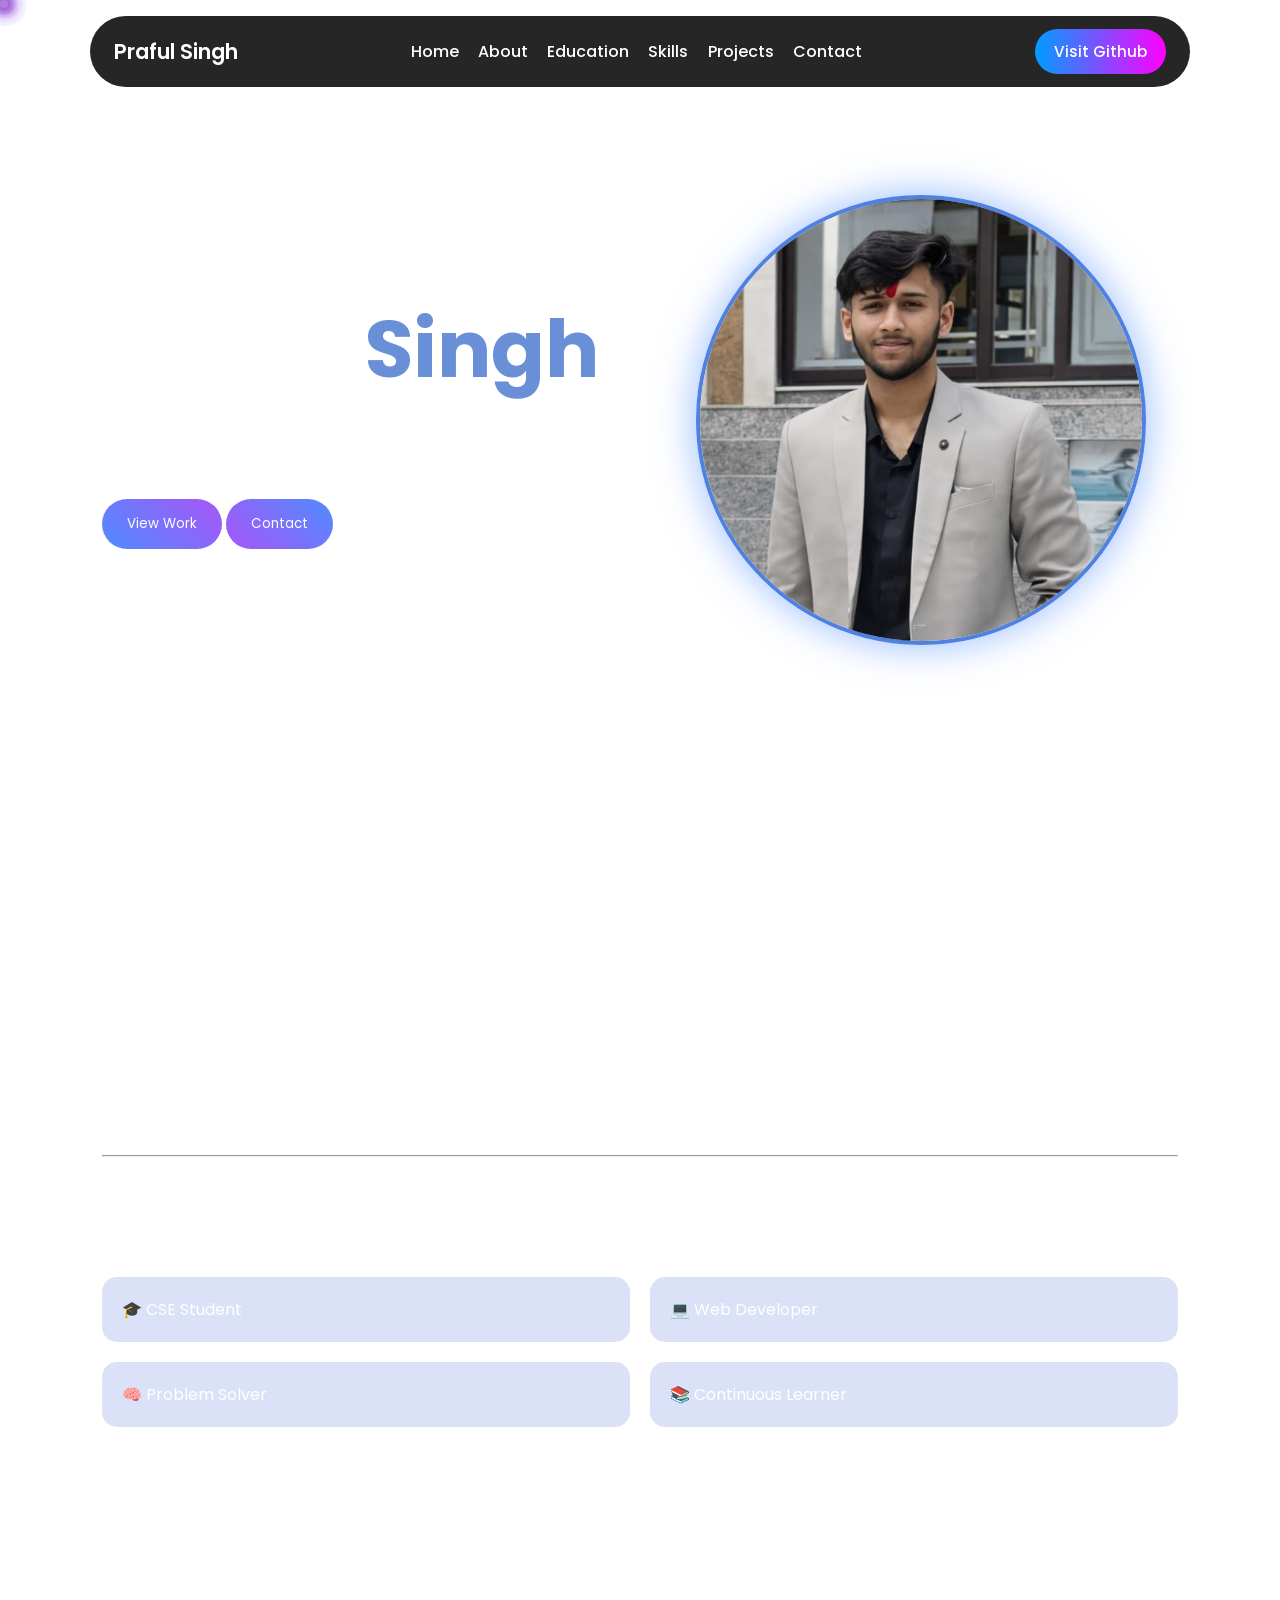
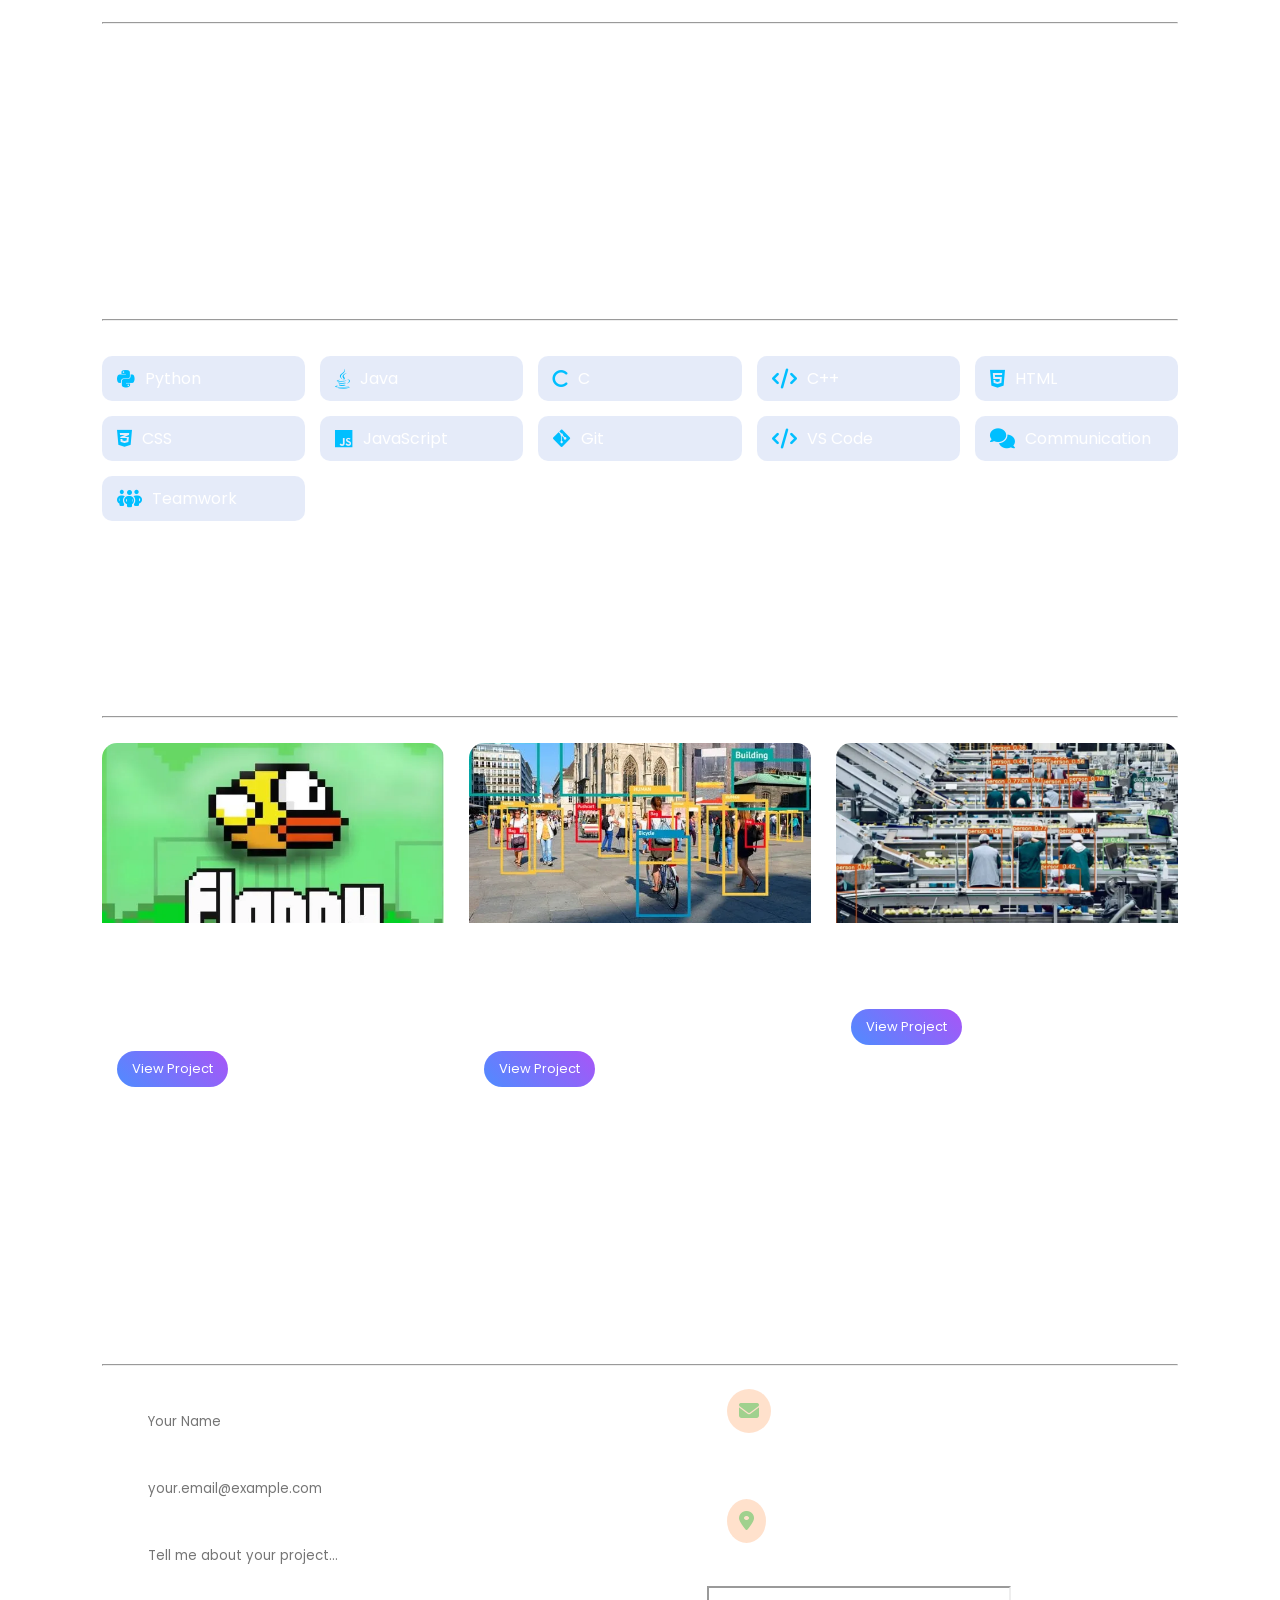
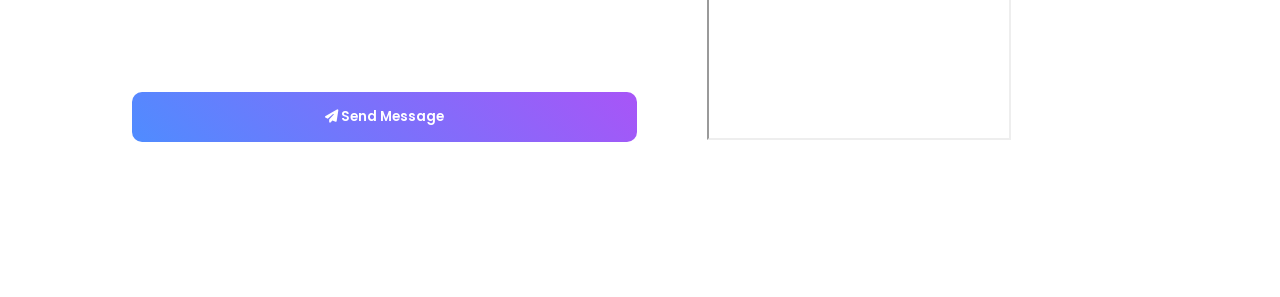
==== index.html @ e5f64a09 "Initial commit" ====
<!DOCTYPE html>
<html lang="en">
<head>
<meta charset="UTF-8">
<meta name="viewport" content="width=device-width, initial-scale=1.0">
<title>Portfolio</title>

<link href="https://fonts.googleapis.com/css2?family=Poppins:wght@300;400;600;700&display=swap" rel="stylesheet">
<link rel="stylesheet" href="https://cdnjs.cloudflare.com/ajax/libs/font-awesome/6.5.0/css/all.min.css">

<style>
*{
  margin:0;
  padding:0;
  box-sizing:border-box;
  font-family:'Poppins',sans-serif;
  scroll-behavior:smooth;
  text-decoration:none !important;
  color:white;
}

body{ color:white; }
 header {
            position: fixed;
            top: 1rem;
            left: 50%;
            transform: translateX(-50%);
            display: flex;
            align-items: center;
            justify-content: space-between;
            gap: 2rem;
            width: 90%;
            max-width: 1100px;
            background-color: rgba(0, 0, 0, 0.85);
            color: rgb(255, 255, 255);
            padding: 0.8rem 1.5rem;
            border-radius: 3rem;
            z-index: 1000;
            transition: top 0.5s ease-in-out;
        }

        .logo {
            color: rgb(255, 255, 255);
            font-size: 1.3rem;
            font-weight: 600;
            white-space: nowrap;
            transition: 0.3s ease-in-out;
        }

        .logo:hover {
            transform: scale(1.05);
        }

        .nav-links {
            display: flex;
            gap: 1.2rem;
            flex-wrap: wrap;
            list-style: none !important;
            list-style-type: none !important;
            margin: 0 !important;
            padding: 0 !important;
        }

        .nav-links li {
            list-style: none !important;
            list-style-type: none !important;
            display: inline-block !important;
            margin: 0 !important;
            padding: 0 !important;
        }

        .nav-links li::before {
            content: none !important;
            display: none !important;
        }

        .nav-links li::after {
            content: none !important;
            display: none !important;
        }

        .nav-links li::marker {
            content: none !important;
        }

        .nav-links li a {
            position: relative;
            color: white;
            font-weight: 500;
            padding-bottom: 4px;
        }

        .nav-links li a::after {
            content: "";
            position: absolute;
            left: 0;
            bottom: 0;
            width: 0;
            height: 2px;
            background: linear-gradient(to right, rgb(0,157,255), rgb(255,0,255));
            transition: width 0.3s ease-in-out;
        }

        .nav-links li a:hover::after {
            width: 100%;
        }

        .visit-btn {
            padding: 0.7rem 1.2rem;
            border-radius: 2rem;
            border: none;
            font-weight: 500;
            font-size: 0.95rem;
            color: rgb(255, 255, 255);
            cursor: pointer;
            white-space: nowrap;
            transition: 0.3s ease-in-out;
            background: linear-gradient(to right, rgb(0,157,255), rgb(255,0,255));
        }

        .visit-btn:hover {
            background: linear-gradient(to right,#ff3c00,#4f8cff);
            transform: scale(1.03);
        }

        /* mobile menu icon */
        #menu-icon {
            display: none;
            font-size: 1.8rem;
            color: white;
            cursor: pointer;
        }
        @media(max-width: 768px){

        #menu-icon{
          display: block;
        }

      .nav-links{
        position: absolute;
        top: 70px;
        right: 0;
        width: 100%;
        background: rgba(0,0,0,0.95);
        flex-direction: column;
        align-items: center;
        gap: 20px;
        padding: 20px 0;
        display: none; /* hide by default */
      }

      .nav-links.active{
        display: flex; /* show when clicked */
      }

      .visit-btn{
        display: none; /* optional: hide button on mobile */
      }
    }

    /* VIDEO */
    #bg-video{
      position:fixed;
      width:100%;
      height:100%;
      object-fit:cover;
      z-index:-2;
    }
    .overlay{
      position:fixed;
      width:100%;
      height:100%;
      background:rgba(0,0,0,0.75);
      z-index:-1;
    }

    /* NAV */
    nav{
      position:fixed;
      top:20px;
      left:50%;
      transform:translateX(-50%);
      width:92%;
      display:flex;
      justify-content:space-between;
      align-items:center;
      padding:15px 30px;
      background:rgba(0,0,0,0.6);
      backdrop-filter:blur(12px);
      border-radius:50px;
      z-index:1000;
    }


    .logo span{ color:#477ae8; }

    nav ul{
      display:flex;
      list-style:none;
      gap:30px;
    }

    nav ul li a{
      color:white;
      text-decoration:none !important;
      opacity:0.7;
    }
    nav ul li a:hover{ opacity:1; }

    .github{
      padding:10px 20px;
      border-radius:25px;
      background:linear-gradient(45deg,#ff3c00,#4f8cff);
      text-decoration:none !important;
      display:inline-block;
      color:white;
    }
    .github:hover{
      background:linear-gradient(45deg,#1d1427,#4f8cff);
    }

    /* HERO */
    .hero{
      height:100vh;
      display:flex;
      align-items:center;
      justify-content:space-between;
      padding:0 8%;
      gap:50px;
    }

    .left{
      flex:1;
    }
    .left h4{
      font-size:34px;
      opacity:0.7;
    }

    .left h1{
      font-size:80px;
      transition: 0.3s ease;
    }
    .left h1:hover{
      transform: scale(1.05);
      text-shadow: 0 0 30px rgba(139, 166, 218, 0.6);
    }
    .left span{ color:#698fd6; }

    .desc{ margin-top:15px; opacity:0.7; }

    .btn{
      padding:15px 25px;
      border-radius:25px;
      border:none;
      margin-top:25px;
      cursor:pointer;
    }

    .primary{ background:linear-gradient(45deg,#4f8cff,#a855f7); color:white; }
    .secondary{ background:linear-gradient(45deg,#a855f7,#4f8cff); color:white; }

    .primary:hover{
      background:linear-gradient(45deg,#ff3c00,#4f8cff);
      
    }
    .secondary:hover{
      background:linear-gradient(45deg,#ff3c00,#4f8cff);
    }
    .right{
      flex:1;
      display:flex;
      justify-content:center;
      align-items:center;
    }
    .right:hover{ 
      transform:scale(1.05);
    }


    .profile{
      width:450px;
      height:450px;
      object-fit:cover;
      border-radius:50%;
      border:4px solid #4e81e0;
      box-shadow:0 0 40px rgba(79,140,255,0.6);
    }

    /* SECTIONS */
    section{
      padding:80px 8%;
    }

    /* ABOUT */
    #about:hover{
        transform:scale(1.02);
    }
    #education:hover{
        transform:scale(1.02);
    }
    #skills:hover{
        transform:scale(1.02);
    }
    #projects:hover{
        transform:scale(1.02);
    } 
    #contact:hover{
        transform:scale(1.02);
    }
    .cards{
      display:grid;
      grid-template-columns:repeat(2,1fr);
      gap:20px;
      margin-top:20px;
    }

    .card{
      padding:20px;
      background:rgba(67, 95, 206, 0.189);
      border-radius:15px;
    }
    .card:hover{
      transform:scale(1.02);
    }

    /* SKILLS */
            .skills-list {
            display: grid;
            grid-template-columns: repeat(auto-fit, minmax(200px, 1fr));
            gap: 15px;
            margin-top: 10px;
        }

        .skills-list li {
            background: rgba(109, 140, 219, 0.175);
            padding: 10px 15px;
            border-radius: 10px;
            display: flex;
            align-items: center;
            gap: 10px;
            transition: 0.3s;
        }

        .skills-list li:hover {
            transform: scale(1.05);
            background: rgba(218, 152, 152, 0.2);
        }

        .skills-list i {
            font-size: 20px;
            color: #00bfff;
        }

    /* PROJECTS */
.projects{
  display: grid;
  grid-template-columns: repeat(auto-fit, minmax(300px, 1fr));
  gap: 25px;
}

.project{
  background: rgba(255,255,255,0.05);
  border-radius: 15px;
  overflow: hidden;
  transition: 0.3s ease;
}

.project:hover{
  transform: translateY(-8px) scale(1.02);
}

/* IMAGE FIX */
.project img{
  width: 100%;
  height: 180px;
  object-fit: cover;
  display: block;
}

/* CONTENT */
.project h3{
  padding: 15px 15px 5px;
  font-size: 20px;
}

.project p{
  padding: 0 15px;
  font-size: 14px;
  opacity: 0.8;
}

/* BUTTON */
.project a{
  display: inline-block;
  margin: 15px;
  padding: 8px 15px;
  border-radius: 20px;
  background: linear-gradient(45deg,#4f8cff,#a855f7);
  font-size: 13px;
}

.project a:hover{
  background: linear-gradient(45deg,#ff3c00,#4f8cff);
}

    /* ANIMATION */
    .fade{
      opacity: 0;
      transform: translateY(30px);
      animation: fadeUp 0.8s ease forwards;
    }

    .fade:nth-child(1){ animation-delay: 0.2s; }
    .fade:nth-child(2){ animation-delay: 0.5s; }
    .fade:nth-child(3){ animation-delay: 0.8s; }
    .fade:nth-child(4){ animation-delay: 1.1s; }

    @keyframes fadeUp {
      to {
        opacity: 1;
        transform: translateY(0);
      }
    }

    /* RESPONSIVE */
    @media(max-width: 900px){
      .hero{
        flex-direction:column;
        text-align:center;
      }

      .profile{
        width:250px;
        height:250px;
      }
    }
    /* MOBILE FIX */
    @media(max-width: 768px){

      .hero{
        flex-direction: column;
        text-align: center;
        padding-top: 120px; /* prevents header overlap */
        gap: 20px;
      }

      .left{
        display: flex;
        flex-direction: column;
        gap: 10px;
      }

      .left h1{
        font-size: 42px;
        line-height: 1.2;
      }

      .left h4{
        font-size: 18px;
      }

      .desc{
        font-size: 14px;
        padding: 0 10px;
      }

      .left h1 span{
        display: block; /* splits Praful & Singh */
      }

      .profile{
        width: 250px;
        height: 250px;
      }
    }
    .trail-dot{
      position: fixed;
      width: 8px;
      height: 8px;
      background: #af83d8;
      border-radius: 50%;
      pointer-events: none;
      z-index: 9999;
      box-shadow: 0 0 10px #a46bd8, 0 0 20px #a96be2;
    }

    .social-icons{
      margin-top: 20px;
      display: flex;
      gap: 20px;
    }

    .social-icons a{
      font-size: 22px;
      color: white;
      transition: 0.3s ease;
    }

    .social-icons a:hover{
      color: #a855f7;
      transform: scale(1.2);
    }

    @media(max-width: 768px){
      #about{
        text-align: center;
      }

      #about h2{
        font-size: 28px;
        margin-top: 10px;
      }

      #about p{
        font-size: 14px;
        padding: 0 10px;
      }

      .cards{
        grid-template-columns: 1fr;
        gap: 15px;
      }

      .card{
        text-align: center;
      }
    }
    .hero{
      height:100vh;
    }
    .hero{
      min-height:100vh; /* allows it to expand */
      padding-bottom: 60px; /* adds space below */
    }
    #about{
      margin-top: 100px;
    }
    #about h2{
      margin-top: 40px;
    }

    /* CONTACT SECTION */
#contact {
  padding: 100px 8%;
}

.contact-title {
  text-align: center;
  font-size: 28px;
  margin-bottom: 40px;
  position: relative;
}

.contact-title::after {
  width: 120px;
  height: 2px;
  background: white;

}

/* LAYOUT */
.contact-container {
  display: grid;
  grid-template-columns: 1.2fr 1fr;
  gap: 40px;
}

/* FORM */
.contact-form {
  background: rgba(255,255,255,0.05);
  padding: 30px;
  border-radius: 15px;
  backdrop-filter: blur(10px);
}

.contact-form input,
.contact-form textarea {
  width: 100%;
  padding: 15px;
  margin-bottom: 15px;
  border-radius: 10px;
  border: 1px solid rgba(255,255,255,0.1);
  background: transparent;
  color: white;
}

.contact-form textarea {
  height: 140px;
  resize: none;
}

/* BUTTON */
.send-btn {
  width: 100%;
  padding: 15px;
  border: none;
  border-radius: 10px;
  background: linear-gradient(45deg,#4f8cff,#a855f7);
  color: white;
  font-weight: 600;
  cursor: pointer;
  transition: 0.3s;
}

.send-btn:hover {
  transform: scale(1.03);
  background: linear-gradient(45deg,#ff3c00,#4f8cff);
}

/* INFO PANEL */
.contact-info {
  display: flex;
  flex-direction: column;
  gap: 20px;
}

.info-card {
  display: flex;
  align-items: center;
  gap: 15px;
  padding: 20px;
  border-radius: 12px;
  background: rgba(255,255,255,0.05);
}

.info-card i {
  font-size: 20px;
  color: #a0d18e;
  background: rgba(255,106,0,0.2);
  padding: 12px;
  border-radius: 50%;
}

/* SOCIALS */
.connect {
  margin-top: 10px;
}

.contact-socials {
  display: flex;
  gap: 15px;
}

.contact-socials a {
  width: 45px;
  height: 45px;
  display: flex;
  align-items: center;
  justify-content: center;
  border-radius: 10px;
  background: rgba(255,255,255,0.05);
  transition: 0.3s;
}

.contact-socials a:hover {
  background: #ff6a00;
}

/* RESPONSIVE */
@media(max-width: 900px){
  .contact-container {
    grid-template-columns: 1fr;
  }
}

    </style>
</head>

<body>

<video autoplay muted loop id="bg-video">
  <source src="videoplayback.mp4" type="video/mp4">
</video>

<header>
    <a href="#home" class="logo">Praful Singh</a>

    <i class="fa-solid fa-bars" id="menu-icon"></i>

    <ul class="nav-links">
    <li><a href="#home">Home</a></li>
    <li><a href="#about">About</a></li>
    <li><a href="#education">Education</a></li>
    <li><a href="#skills">Skills</a></li>
    <li><a href="#projects">Projects</a></li>
    <li><a href="#contact">Contact</a></li>
  </ul>

    <a href="https://github.com/RajputPraful" target="_blank" class="github-link">
        <button class="visit-btn">Visit Github</button>
    </a>
</header>

<!-- HERO -->
<section class="hero" id="home">
  <div class="left">
    <h4 class="fade">Heyy, I'm</h4>
    <h1 class="fade">Praful <span>Singh</span></h1>
    <p class="fade">CSE Student | Developer | Problem Solver</p>
    <p class="desc fade">Passionate about building innovative solutions.</p>

    <a href="#projects"><button class="btn primary fade">View Work</button></a>
    <a href="#contact"><button class="btn secondary fade">Contact</button></a>

    <!--MOVE HERE -->
    <div class="social-icons fade">
      <a href="https://github.com/RajputPraful" target="_blank">
        <i class="fab fa-github"></i>
      </a>
      <a href="https://www.linkedin.com/in/praful-singh-386a82317/" target="_blank">
        <i class="fab fa-linkedin"></i>
      </a>
      <a href="https://www.instagram.com/_praful_rajput/" target="_blank">
        <i class="fab fa-instagram"></i>
      </a>
      <a href="https://www.facebook.com/praful.singh.5872" target="_blank">
        <i class="fab fa-facebook"></i>
      </a>
    </div>

  </div>

  <div class="right">
    <img src="self.jpeg" class="profile fade">
  </div>
</section>

<!-- ABOUT -->
<section id="about">
  <h2 class="fade"><center>About Me</center></h2><hr><br>
  <p class="fade">I’m a Computer Science Engineering student with a strong interest in software development and problem solving. I enjoy building efficient and user-friendly applications using modern technologies. I’m continuously learning and improving my skills to create impactful digital solutions.</p>

  <div class="cards">
    <div class="card fade">🎓 CSE Student</div>
    <div class="card fade">💻 Web Developer </div>
    <div class="card fade">🧠 Problem Solver</div>
    <div class="card fade">📚 Continuous Learner</div>
  </div>
</section>

<!-- EDUCATION -->
<section id="education">
  <h2><center>Education</center></h2><hr><br>
  <ul>
      <li>B.Tech in CSE - <a href="https://www.amrita.edu/" target="_blank">Amrita Vishwa Vidyapeetham</a> (2029)</li>
      <li>12th - <a href="https://www.shikshadeep.edu.np/" target="_blank">Shikshadeep College</a></li>
      <li>10th - <a href="https://arnikofoundation.edu.np/" target="_blank">Arniko School</a></li>
      </ul>
</section>

<!-- SKILLS -->
<section id="skills">
  <h2><center>Skills</center></h2><hr><br>

<ul class="skills-list">
                <li><i class="fa-brands fa-python"></i> Python</li>
                <li><i class="fa-brands fa-java"></i> Java</li>
                <li><i class="fa-solid fa-c"></i> C</li>
                <li><i class="fa-solid fa-code"></i> C++</li>
                <li><i class="fa-brands fa-html5"></i> HTML</li>
                <li><i class="fa-brands fa-css3-alt"></i> CSS</li>
                <li><i class="fa-brands fa-js"></i> JavaScript</li>
                <li><i class="fa-brands fa-git-alt"></i> Git</li>
                <li><i class="fa-solid fa-code"></i> VS Code</li>
                <li><i class="fa-solid fa-comments"></i> Communication</li>
                <li><i class="fa-solid fa-people-group"></i> Teamwork</li>
            </ul>
  </div>
</section>

<!-- PROJECTS -->
<section id="projects">
  <h2><center>Projects</center></h2><hr><br>

<div class="projects">

  <div class="project">
    <img src="Flappybird.webp" alt="Flappy Bird Project">

    <h3>Flappy Bird Game</h3>

    <p>
      A fun game developed using Python and Pygame with score tracking,
      collision detection, and animations.
    </p>

    <a href="https://github.com/RajputPraful/Flappy-Bird" target="_blank">View Project</a>
  </div>

  <div class="project">
    <img src="yolo.webp" alt="YOLO Project">

    <h3>YOLO Dataset Project</h3>

    <p>
      Created dataset images using augmentation techniques to improve
      object detection models.
    </p>

    <a href="https://github.com/RajputPraful/yolo_dataset_project" target="_blank">View Project</a>
  </div>

  <div class="project">
    <img src="yolo-detection.webp" alt="AI Project">

    <h3>Worker detection</h3>

    <p>Coming soon...</p>

    <a href="#">View Project</a>
  </div>

</div>
</section>

<!-- CONTACT -->
<section id="contact">
  <h2 class="contact-title">Get In Touch</h2><hr>

  <div class="contact-container">

    <!-- LEFT: FORM -->
    <div class="contact-form">
      <input type="text" placeholder="Your Name">
      <input type="email" placeholder="your.email@example.com">
      <textarea placeholder="Tell me about your project..."></textarea>

      <button class="send-btn">
        <i class="fa-solid fa-paper-plane"></i> Send Message
      </button>
    </div>

    <!-- RIGHT: INFO PANEL -->
<div class="contact-info">

  <div class="info-card">
    <i class="fa-solid fa-envelope"></i>
    <div>
      <h4>Email</h4>
      <p><a href="mailto:prafulsingh9797@gmail.com">prafulsingh9797@gmail.com</a></p>
    </div>
  </div>

  <div class="info-card">
    <i class="fa-solid fa-location-dot"></i>
    <div>
      <h4>Location</h4>
      <p>Kerala,india</p>
    </div>
  </div>

  <!--ADD MAP HERE (not inside card) -->
<div class="map">
  <iframe 
    src="https://www.google.com/maps?q=Amrita%20Vishwa%20Vidyapeetham%20Amritapuri&output=embed"
    loading="lazy">
  </iframe>
</div>

</div>

  </div>

  <footer>
    <center>
    <p>© 2026 Praful Singh | Portfolio</p>
  </center></footer>
</section>

<script>
const menuIcon = document.getElementById("menu-icon");
const navLinks = document.querySelector(".nav-links");

menuIcon.onclick = () => {
  navLinks.classList.toggle("active");
};
</script>

<div class="cursor-trail"></div>

<script>
const dots = [];
const DOTS_COUNT = 20;

for(let i = 0; i < DOTS_COUNT; i++){
  const dot = document.createElement("div");
  dot.className = "trail-dot";
  document.body.appendChild(dot);
  dots.push({
    el: dot,
    x: 0,
    y: 0
  });
}

let mouse = { x: 0, y: 0 };
let isMoving = false;
let timeout;

document.addEventListener("mousemove", (e) => {
  mouse.x = e.clientX;
  mouse.y = e.clientY;

  isMoving = true;

  clearTimeout(timeout);
  timeout = setTimeout(() => {
    isMoving = false; // mouse stopped
  }, 100); // adjust delay if needed
});

function animate(){
  let x = mouse.x;
  let y = mouse.y;

  dots.forEach((dot, index) => {
    dot.x += (x - dot.x) * 0.25;
    dot.y += (y - dot.y) * 0.25;

    // 👇 hide head when mouse stops
    if(!isMoving && index === 0){
      dot.el.style.opacity = "0";
    } else {
      dot.el.style.opacity = (dots.length - index) / dots.length;
    }

    dot.el.style.left = dot.x + "px";
    dot.el.style.top = dot.y + "px";

    x = dot.x;
    y = dot.y;
  });

  requestAnimationFrame(animate);
}

animate();
</script>


</body>
</html>
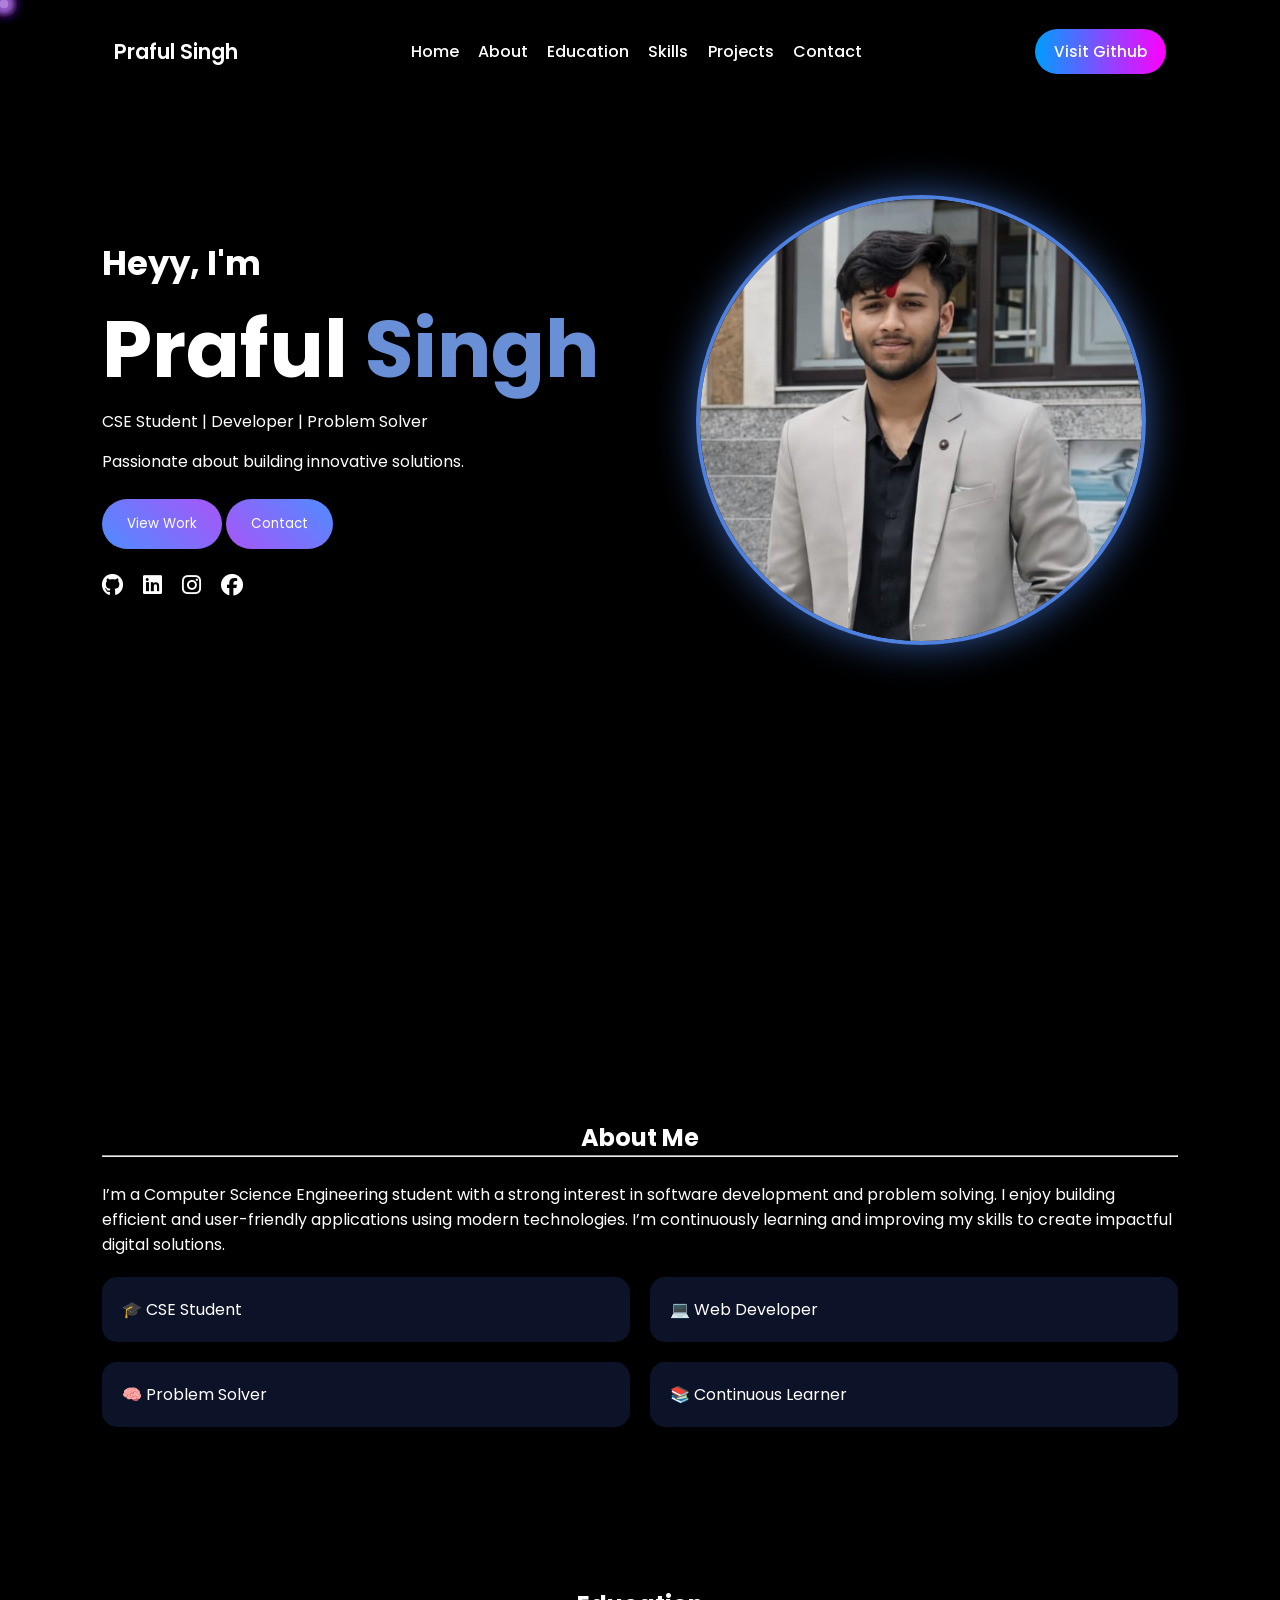
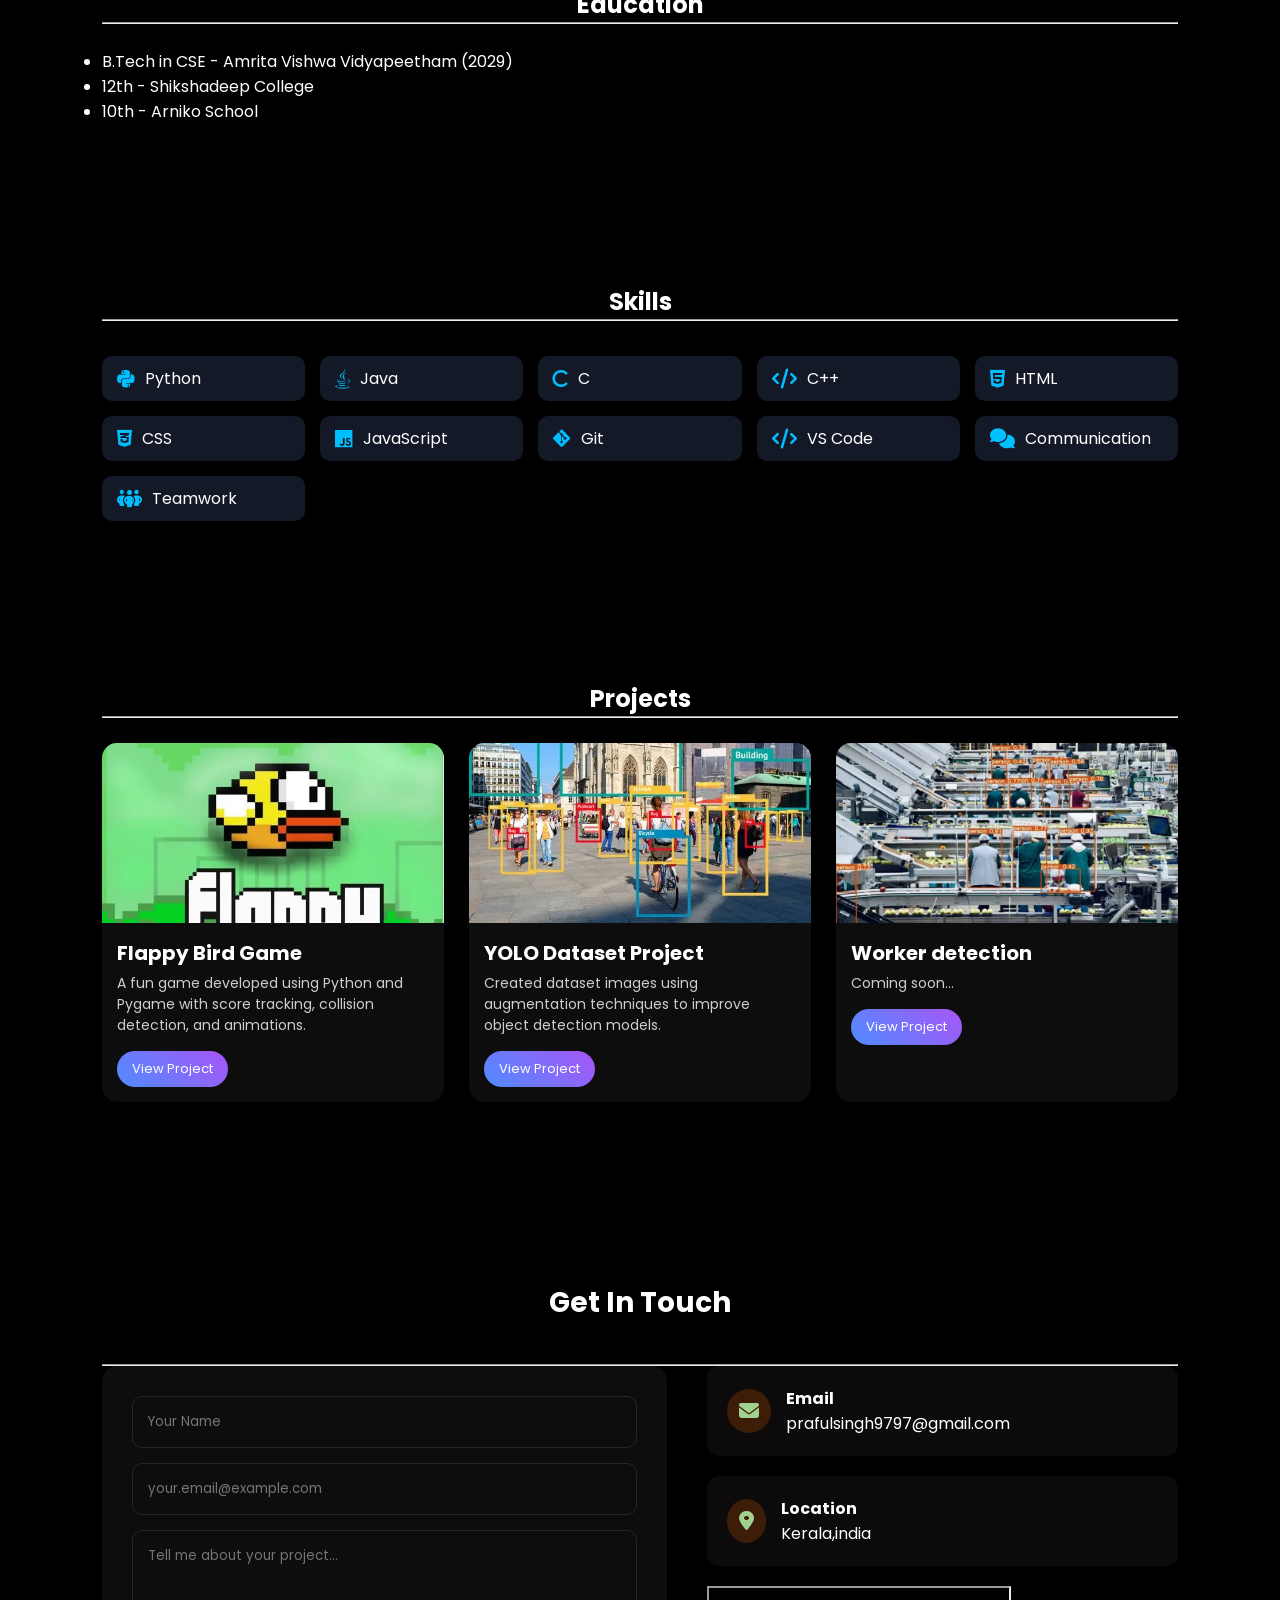
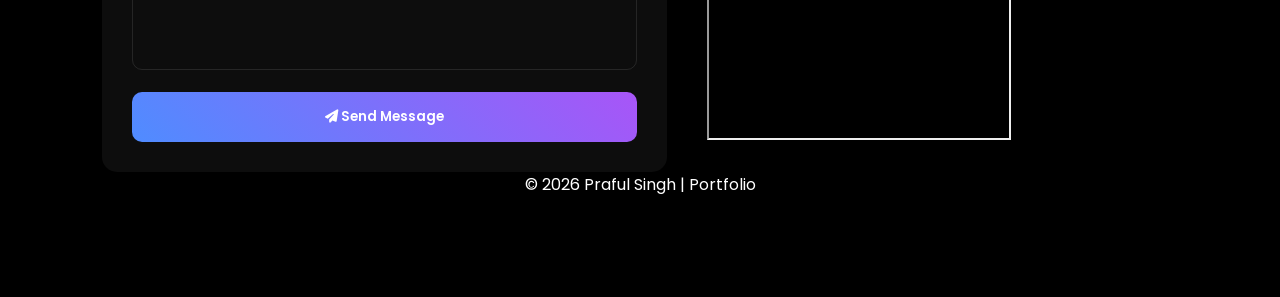
==== commit f3033b28: "Fix background and remove video issue" ====
--- a/index.html
+++ b/index.html
@@ -157,22 +157,12 @@
         display: none; /* optional: hide button on mobile */
       }
     }
-
-    /* VIDEO */
-    #bg-video{
-      position:fixed;
-      width:100%;
-      height:100%;
-      object-fit:cover;
-      z-index:-2;
-    }
-    .overlay{
-      position:fixed;
-      width:100%;
-      height:100%;
-      background:rgba(0,0,0,0.75);
-      z-index:-1;
-    }
+body {
+    margin: 0;
+    padding: 0;
+    background-color: black;
+    color: white;
+}
 
     /* NAV */
     nav{
@@ -621,7 +611,7 @@
   gap: 15px;
   padding: 20px;
   border-radius: 12px;
-  background: rgba(255,255,255,0.05);
+  background: rgba(223, 184, 184, 0.05);
 }
 
 .info-card i {
@@ -649,7 +639,7 @@
   align-items: center;
   justify-content: center;
   border-radius: 10px;
-  background: rgba(255,255,255,0.05);
+  background: rgba(230, 168, 168, 0.05);
   transition: 0.3s;
 }
 
@@ -668,10 +658,6 @@
 </head>
 
 <body>
-
-<video autoplay muted loop id="bg-video">
-  <source src="videoplayback.mp4" type="video/mp4">
-</video>
 
 <header>
     <a href="#home" class="logo">Praful Singh</a>
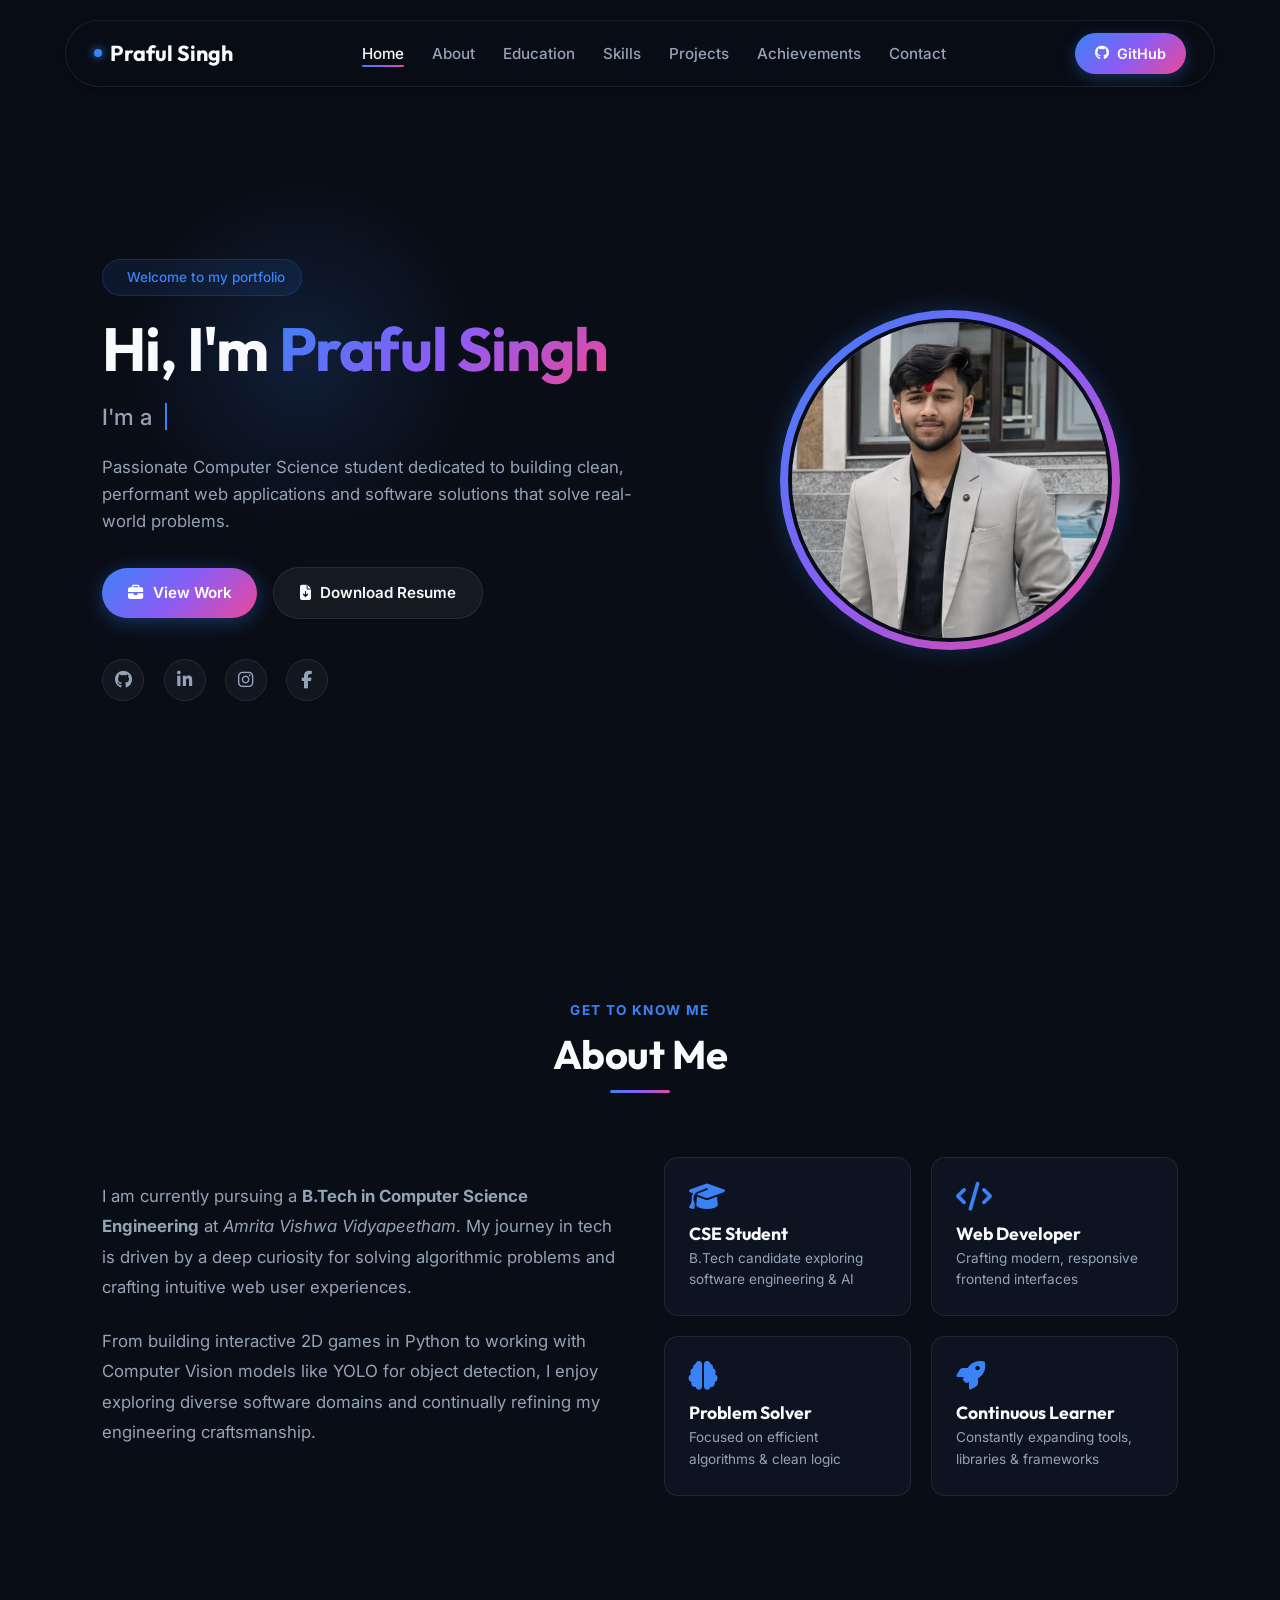
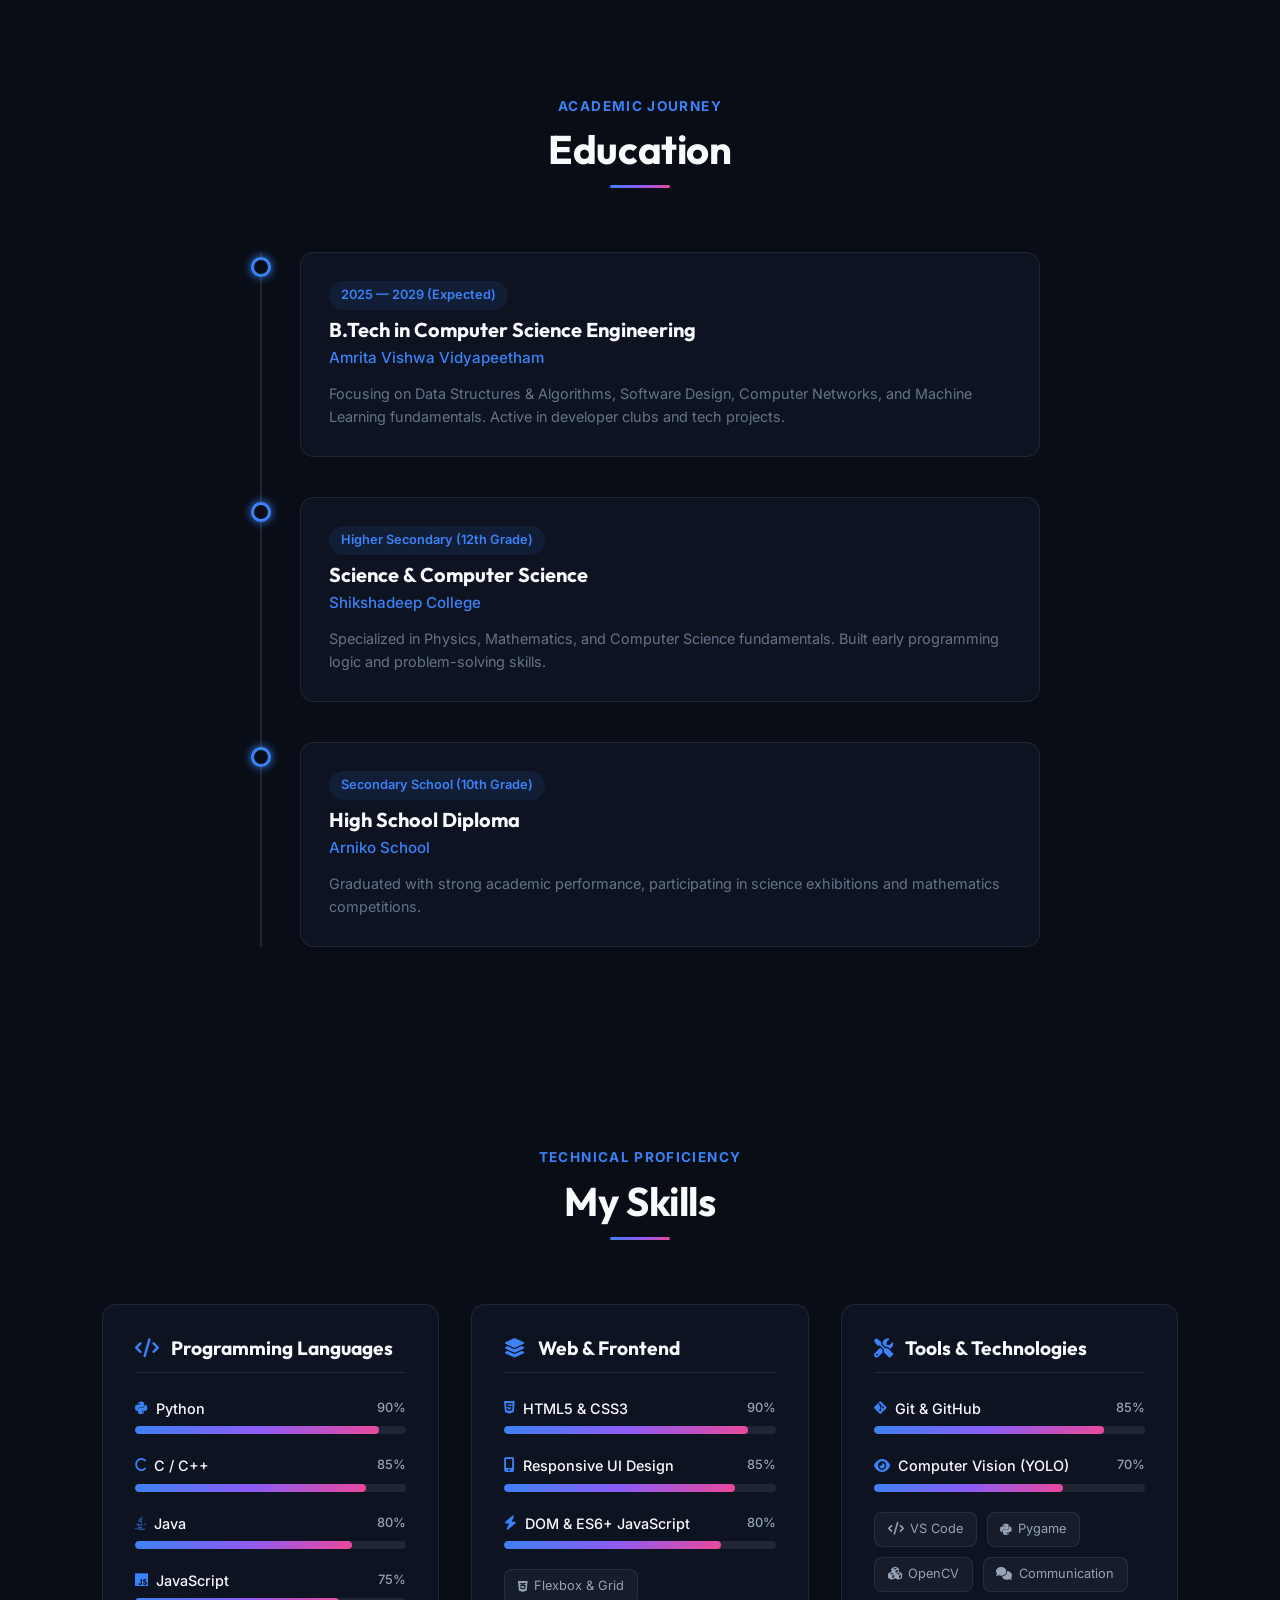
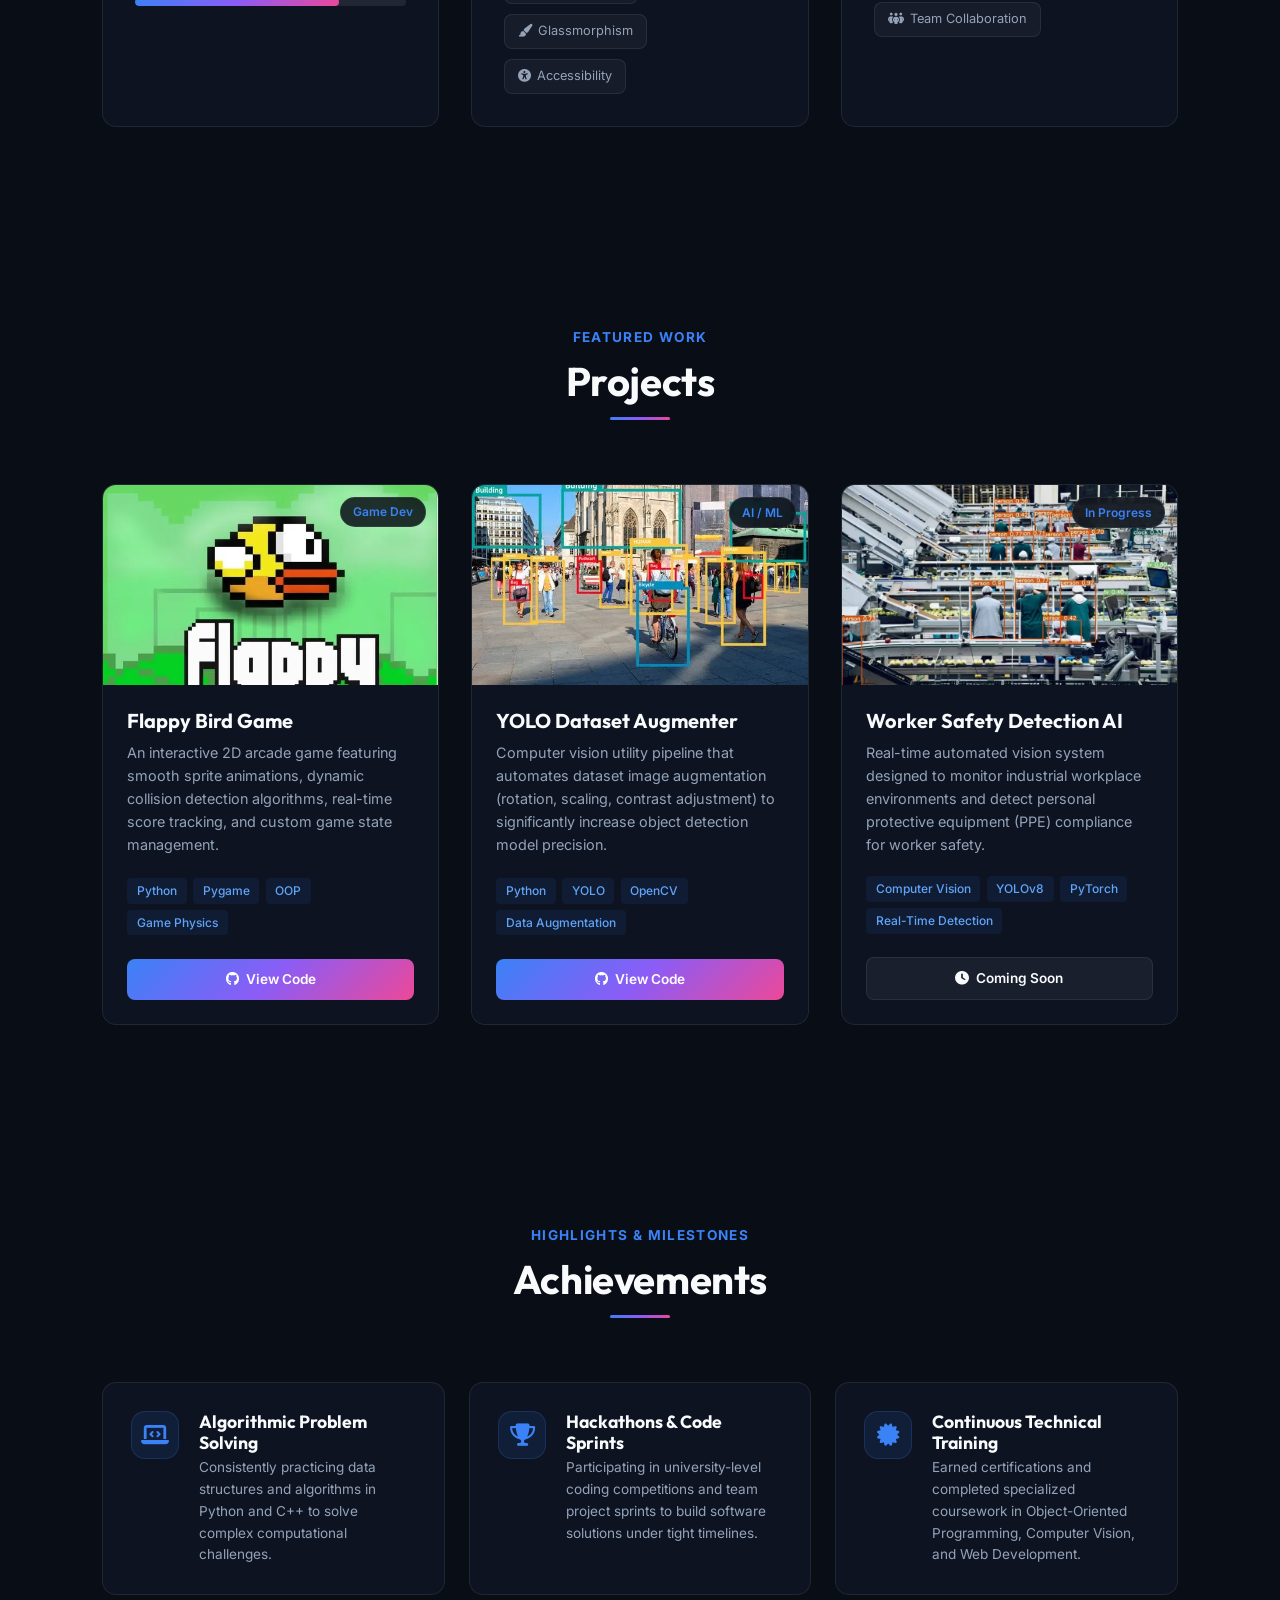
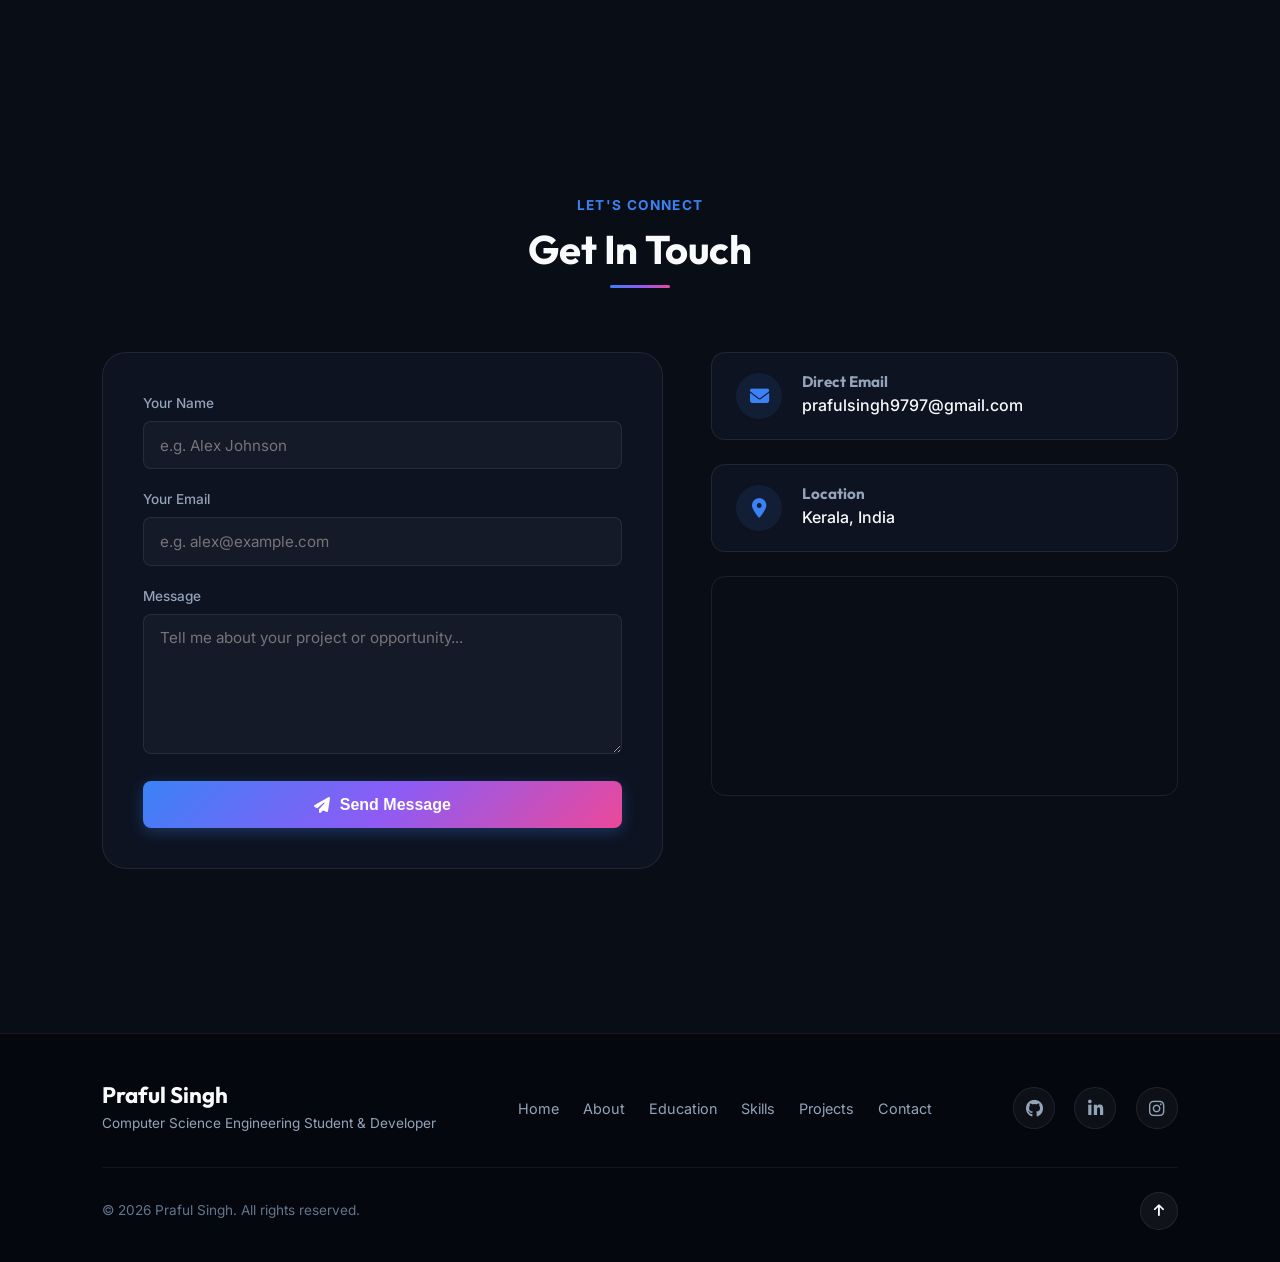
==== commit e973d824: "Update portfolio" ====
--- a/index.html
+++ b/index.html
@@ -1,929 +1,604 @@
 <!DOCTYPE html>
 <html lang="en">
 <head>
-<meta charset="UTF-8">
-<meta name="viewport" content="width=device-width, initial-scale=1.0">
-<title>Portfolio</title>
-
-<link href="https://fonts.googleapis.com/css2?family=Poppins:wght@300;400;600;700&display=swap" rel="stylesheet">
-<link rel="stylesheet" href="https://cdnjs.cloudflare.com/ajax/libs/font-awesome/6.5.0/css/all.min.css">
-
-<style>
-*{
-  margin:0;
-  padding:0;
-  box-sizing:border-box;
-  font-family:'Poppins',sans-serif;
-  scroll-behavior:smooth;
-  text-decoration:none !important;
-  color:white;
-}
-
-body{ color:white; }
- header {
-            position: fixed;
-            top: 1rem;
-            left: 50%;
-            transform: translateX(-50%);
-            display: flex;
-            align-items: center;
-            justify-content: space-between;
-            gap: 2rem;
-            width: 90%;
-            max-width: 1100px;
-            background-color: rgba(0, 0, 0, 0.85);
-            color: rgb(255, 255, 255);
-            padding: 0.8rem 1.5rem;
-            border-radius: 3rem;
-            z-index: 1000;
-            transition: top 0.5s ease-in-out;
-        }
-
-        .logo {
-            color: rgb(255, 255, 255);
-            font-size: 1.3rem;
-            font-weight: 600;
-            white-space: nowrap;
-            transition: 0.3s ease-in-out;
-        }
-
-        .logo:hover {
-            transform: scale(1.05);
-        }
-
-        .nav-links {
-            display: flex;
-            gap: 1.2rem;
-            flex-wrap: wrap;
-            list-style: none !important;
-            list-style-type: none !important;
-            margin: 0 !important;
-            padding: 0 !important;
-        }
-
-        .nav-links li {
-            list-style: none !important;
-            list-style-type: none !important;
-            display: inline-block !important;
-            margin: 0 !important;
-            padding: 0 !important;
-        }
-
-        .nav-links li::before {
-            content: none !important;
-            display: none !important;
-        }
-
-        .nav-links li::after {
-            content: none !important;
-            display: none !important;
-        }
-
-        .nav-links li::marker {
-            content: none !important;
-        }
-
-        .nav-links li a {
-            position: relative;
-            color: white;
-            font-weight: 500;
-            padding-bottom: 4px;
-        }
-
-        .nav-links li a::after {
-            content: "";
-            position: absolute;
-            left: 0;
-            bottom: 0;
-            width: 0;
-            height: 2px;
-            background: linear-gradient(to right, rgb(0,157,255), rgb(255,0,255));
-            transition: width 0.3s ease-in-out;
-        }
-
-        .nav-links li a:hover::after {
-            width: 100%;
-        }
-
-        .visit-btn {
-            padding: 0.7rem 1.2rem;
-            border-radius: 2rem;
-            border: none;
-            font-weight: 500;
-            font-size: 0.95rem;
-            color: rgb(255, 255, 255);
-            cursor: pointer;
-            white-space: nowrap;
-            transition: 0.3s ease-in-out;
-            background: linear-gradient(to right, rgb(0,157,255), rgb(255,0,255));
-        }
-
-        .visit-btn:hover {
-            background: linear-gradient(to right,#ff3c00,#4f8cff);
-            transform: scale(1.03);
-        }
-
-        /* mobile menu icon */
-        #menu-icon {
-            display: none;
-            font-size: 1.8rem;
-            color: white;
-            cursor: pointer;
-        }
-        @media(max-width: 768px){
-
-        #menu-icon{
-          display: block;
-        }
-
-      .nav-links{
-        position: absolute;
-        top: 70px;
-        right: 0;
-        width: 100%;
-        background: rgba(0,0,0,0.95);
-        flex-direction: column;
-        align-items: center;
-        gap: 20px;
-        padding: 20px 0;
-        display: none; /* hide by default */
-      }
-
-      .nav-links.active{
-        display: flex; /* show when clicked */
-      }
-
-      .visit-btn{
-        display: none; /* optional: hide button on mobile */
-      }
-    }
-body {
-    margin: 0;
-    padding: 0;
-    background-color: black;
-    color: white;
-}
-
-    /* NAV */
-    nav{
-      position:fixed;
-      top:20px;
-      left:50%;
-      transform:translateX(-50%);
-      width:92%;
-      display:flex;
-      justify-content:space-between;
-      align-items:center;
-      padding:15px 30px;
-      background:rgba(0,0,0,0.6);
-      backdrop-filter:blur(12px);
-      border-radius:50px;
-      z-index:1000;
-    }
-
-
-    .logo span{ color:#477ae8; }
-
-    nav ul{
-      display:flex;
-      list-style:none;
-      gap:30px;
-    }
-
-    nav ul li a{
-      color:white;
-      text-decoration:none !important;
-      opacity:0.7;
-    }
-    nav ul li a:hover{ opacity:1; }
-
-    .github{
-      padding:10px 20px;
-      border-radius:25px;
-      background:linear-gradient(45deg,#ff3c00,#4f8cff);
-      text-decoration:none !important;
-      display:inline-block;
-      color:white;
-    }
-    .github:hover{
-      background:linear-gradient(45deg,#1d1427,#4f8cff);
-    }
-
-    /* HERO */
-    .hero{
-      height:100vh;
-      display:flex;
-      align-items:center;
-      justify-content:space-between;
-      padding:0 8%;
-      gap:50px;
-    }
-
-    .left{
-      flex:1;
-    }
-    .left h4{
-      font-size:34px;
-      opacity:0.7;
-    }
-
-    .left h1{
-      font-size:80px;
-      transition: 0.3s ease;
-    }
-    .left h1:hover{
-      transform: scale(1.05);
-      text-shadow: 0 0 30px rgba(139, 166, 218, 0.6);
-    }
-    .left span{ color:#698fd6; }
-
-    .desc{ margin-top:15px; opacity:0.7; }
-
-    .btn{
-      padding:15px 25px;
-      border-radius:25px;
-      border:none;
-      margin-top:25px;
-      cursor:pointer;
-    }
-
-    .primary{ background:linear-gradient(45deg,#4f8cff,#a855f7); color:white; }
-    .secondary{ background:linear-gradient(45deg,#a855f7,#4f8cff); color:white; }
-
-    .primary:hover{
-      background:linear-gradient(45deg,#ff3c00,#4f8cff);
-      
-    }
-    .secondary:hover{
-      background:linear-gradient(45deg,#ff3c00,#4f8cff);
-    }
-    .right{
-      flex:1;
-      display:flex;
-      justify-content:center;
-      align-items:center;
-    }
-    .right:hover{ 
-      transform:scale(1.05);
-    }
-
-
-    .profile{
-      width:450px;
-      height:450px;
-      object-fit:cover;
-      border-radius:50%;
-      border:4px solid #4e81e0;
-      box-shadow:0 0 40px rgba(79,140,255,0.6);
-    }
-
-    /* SECTIONS */
-    section{
-      padding:80px 8%;
-    }
-
-    /* ABOUT */
-    #about:hover{
-        transform:scale(1.02);
-    }
-    #education:hover{
-        transform:scale(1.02);
-    }
-    #skills:hover{
-        transform:scale(1.02);
-    }
-    #projects:hover{
-        transform:scale(1.02);
-    } 
-    #contact:hover{
-        transform:scale(1.02);
-    }
-    .cards{
-      display:grid;
-      grid-template-columns:repeat(2,1fr);
-      gap:20px;
-      margin-top:20px;
-    }
-
-    .card{
-      padding:20px;
-      background:rgba(67, 95, 206, 0.189);
-      border-radius:15px;
-    }
-    .card:hover{
-      transform:scale(1.02);
-    }
-
-    /* SKILLS */
-            .skills-list {
-            display: grid;
-            grid-template-columns: repeat(auto-fit, minmax(200px, 1fr));
-            gap: 15px;
-            margin-top: 10px;
-        }
-
-        .skills-list li {
-            background: rgba(109, 140, 219, 0.175);
-            padding: 10px 15px;
-            border-radius: 10px;
-            display: flex;
-            align-items: center;
-            gap: 10px;
-            transition: 0.3s;
-        }
-
-        .skills-list li:hover {
-            transform: scale(1.05);
-            background: rgba(218, 152, 152, 0.2);
-        }
-
-        .skills-list i {
-            font-size: 20px;
-            color: #00bfff;
-        }
-
-    /* PROJECTS */
-.projects{
-  display: grid;
-  grid-template-columns: repeat(auto-fit, minmax(300px, 1fr));
-  gap: 25px;
-}
-
-.project{
-  background: rgba(255,255,255,0.05);
-  border-radius: 15px;
-  overflow: hidden;
-  transition: 0.3s ease;
-}
-
-.project:hover{
-  transform: translateY(-8px) scale(1.02);
-}
-
-/* IMAGE FIX */
-.project img{
-  width: 100%;
-  height: 180px;
-  object-fit: cover;
-  display: block;
-}
-
-/* CONTENT */
-.project h3{
-  padding: 15px 15px 5px;
-  font-size: 20px;
-}
-
-.project p{
-  padding: 0 15px;
-  font-size: 14px;
-  opacity: 0.8;
-}
-
-/* BUTTON */
-.project a{
-  display: inline-block;
-  margin: 15px;
-  padding: 8px 15px;
-  border-radius: 20px;
-  background: linear-gradient(45deg,#4f8cff,#a855f7);
-  font-size: 13px;
-}
-
-.project a:hover{
-  background: linear-gradient(45deg,#ff3c00,#4f8cff);
-}
-
-    /* ANIMATION */
-    .fade{
-      opacity: 0;
-      transform: translateY(30px);
-      animation: fadeUp 0.8s ease forwards;
-    }
-
-    .fade:nth-child(1){ animation-delay: 0.2s; }
-    .fade:nth-child(2){ animation-delay: 0.5s; }
-    .fade:nth-child(3){ animation-delay: 0.8s; }
-    .fade:nth-child(4){ animation-delay: 1.1s; }
-
-    @keyframes fadeUp {
-      to {
-        opacity: 1;
-        transform: translateY(0);
-      }
-    }
-
-    /* RESPONSIVE */
-    @media(max-width: 900px){
-      .hero{
-        flex-direction:column;
-        text-align:center;
-      }
-
-      .profile{
-        width:250px;
-        height:250px;
-      }
-    }
-    /* MOBILE FIX */
-    @media(max-width: 768px){
-
-      .hero{
-        flex-direction: column;
-        text-align: center;
-        padding-top: 120px; /* prevents header overlap */
-        gap: 20px;
-      }
-
-      .left{
-        display: flex;
-        flex-direction: column;
-        gap: 10px;
-      }
-
-      .left h1{
-        font-size: 42px;
-        line-height: 1.2;
-      }
-
-      .left h4{
-        font-size: 18px;
-      }
-
-      .desc{
-        font-size: 14px;
-        padding: 0 10px;
-      }
-
-      .left h1 span{
-        display: block; /* splits Praful & Singh */
-      }
-
-      .profile{
-        width: 250px;
-        height: 250px;
-      }
-    }
-    .trail-dot{
-      position: fixed;
-      width: 8px;
-      height: 8px;
-      background: #af83d8;
-      border-radius: 50%;
-      pointer-events: none;
-      z-index: 9999;
-      box-shadow: 0 0 10px #a46bd8, 0 0 20px #a96be2;
-    }
-
-    .social-icons{
-      margin-top: 20px;
-      display: flex;
-      gap: 20px;
-    }
-
-    .social-icons a{
-      font-size: 22px;
-      color: white;
-      transition: 0.3s ease;
-    }
-
-    .social-icons a:hover{
-      color: #a855f7;
-      transform: scale(1.2);
-    }
-
-    @media(max-width: 768px){
-      #about{
-        text-align: center;
-      }
-
-      #about h2{
-        font-size: 28px;
-        margin-top: 10px;
-      }
-
-      #about p{
-        font-size: 14px;
-        padding: 0 10px;
-      }
-
-      .cards{
-        grid-template-columns: 1fr;
-        gap: 15px;
-      }
-
-      .card{
-        text-align: center;
-      }
-    }
-    .hero{
-      height:100vh;
-    }
-    .hero{
-      min-height:100vh; /* allows it to expand */
-      padding-bottom: 60px; /* adds space below */
-    }
-    #about{
-      margin-top: 100px;
-    }
-    #about h2{
-      margin-top: 40px;
-    }
-
-    /* CONTACT SECTION */
-#contact {
-  padding: 100px 8%;
-}
-
-.contact-title {
-  text-align: center;
-  font-size: 28px;
-  margin-bottom: 40px;
-  position: relative;
-}
-
-.contact-title::after {
-  width: 120px;
-  height: 2px;
-  background: white;
-
-}
-
-/* LAYOUT */
-.contact-container {
-  display: grid;
-  grid-template-columns: 1.2fr 1fr;
-  gap: 40px;
-}
-
-/* FORM */
-.contact-form {
-  background: rgba(255,255,255,0.05);
-  padding: 30px;
-  border-radius: 15px;
-  backdrop-filter: blur(10px);
-}
-
-.contact-form input,
-.contact-form textarea {
-  width: 100%;
-  padding: 15px;
-  margin-bottom: 15px;
-  border-radius: 10px;
-  border: 1px solid rgba(255,255,255,0.1);
-  background: transparent;
-  color: white;
-}
-
-.contact-form textarea {
-  height: 140px;
-  resize: none;
-}
-
-/* BUTTON */
-.send-btn {
-  width: 100%;
-  padding: 15px;
-  border: none;
-  border-radius: 10px;
-  background: linear-gradient(45deg,#4f8cff,#a855f7);
-  color: white;
-  font-weight: 600;
-  cursor: pointer;
-  transition: 0.3s;
-}
-
-.send-btn:hover {
-  transform: scale(1.03);
-  background: linear-gradient(45deg,#ff3c00,#4f8cff);
-}
-
-/* INFO PANEL */
-.contact-info {
-  display: flex;
-  flex-direction: column;
-  gap: 20px;
-}
-
-.info-card {
-  display: flex;
-  align-items: center;
-  gap: 15px;
-  padding: 20px;
-  border-radius: 12px;
-  background: rgba(223, 184, 184, 0.05);
-}
-
-.info-card i {
-  font-size: 20px;
-  color: #a0d18e;
-  background: rgba(255,106,0,0.2);
-  padding: 12px;
-  border-radius: 50%;
-}
-
-/* SOCIALS */
-.connect {
-  margin-top: 10px;
-}
-
-.contact-socials {
-  display: flex;
-  gap: 15px;
-}
-
-.contact-socials a {
-  width: 45px;
-  height: 45px;
-  display: flex;
-  align-items: center;
-  justify-content: center;
-  border-radius: 10px;
-  background: rgba(230, 168, 168, 0.05);
-  transition: 0.3s;
-}
-
-.contact-socials a:hover {
-  background: #ff6a00;
-}
-
-/* RESPONSIVE */
-@media(max-width: 900px){
-  .contact-container {
-    grid-template-columns: 1fr;
-  }
-}
-
-    </style>
+  <meta charset="UTF-8">
+  <meta name="viewport" content="width=device-width, initial-scale=1.0">
+
+  <!-- Primary Meta Tags -->
+  <title>Praful Singh — CSE Student & Developer Portfolio</title>
+  <meta name="title" content="Praful Singh — CSE Student & Developer Portfolio">
+  <meta name="description" content="Personal portfolio of Praful Singh, a Computer Science Engineering student, full-stack developer, and problem solver building innovative software solutions.">
+  <meta name="author" content="Praful Singh">
+  <meta name="keywords" content="Praful Singh, Portfolio, CSE Student, Software Developer, Python, Web Development, YOLO, Amrita Vishwa Vidyapeetham">
+  <meta name="theme-color" content="#090d16">
+
+  <!-- Open Graph / Facebook -->
+  <meta property="og:type" content="website">
+  <meta property="og:url" content="https://prafulsingh.com.np/">
+  <meta property="og:title" content="Praful Singh — CSE Student & Developer Portfolio">
+  <meta property="og:description" content="Explore projects, skills, and education of Praful Singh. Developer specializing in Web Development, Python, and AI/ML projects.">
+  <meta property="og:image" content="https://prafulsingh.com.np/self.jpeg">
+
+  <!-- Twitter Card -->
+  <meta property="twitter:card" content="summary_large_image">
+  <meta property="twitter:url" content="https://prafulsingh.com.np/">
+  <meta property="twitter:title" content="Praful Singh — CSE Student & Developer Portfolio">
+  <meta property="twitter:description" content="Explore projects, skills, and education of Praful Singh. Developer specializing in Web Development, Python, and AI/ML projects.">
+  <meta property="twitter:image" content="https://prafulsingh.com.np/self.jpeg">
+
+  <!-- Favicon -->
+  <link rel="icon" type="image/svg+xml" href="favicon.svg">
+
+  <!-- Google Fonts -->
+  <link rel="preconnect" href="https://fonts.googleapis.com">
+  <link rel="preconnect" href="https://fonts.gstatic.com" crossorigin>
+  <link href="https://fonts.googleapis.com/css2?family=Inter:wght@300;400;500;600;700&family=Outfit:wght@500;600;700;800&display=swap" rel="stylesheet">
+
+  <!-- Font Awesome Icons -->
+  <link rel="stylesheet" href="https://cdnjs.cloudflare.com/ajax/libs/font-awesome/6.5.0/css/all.min.css">
+
+  <!-- Main Stylesheet -->
+  <link rel="stylesheet" href="style.css">
 </head>
 
 <body>
 
-<header>
-    <a href="#home" class="logo">Praful Singh</a>
-
-    <i class="fa-solid fa-bars" id="menu-icon"></i>
+  <!-- =========================================================================
+       NAVIGATION HEADER
+       ========================================================================= -->
+  <header>
+    <a href="#home" class="logo" aria-label="Praful Singh Portfolio Home">
+      <span class="logo-dot"></span>
+      Praful Singh
+    </a>
+
+    <button id="menu-icon" aria-label="Toggle navigation menu" aria-expanded="false">
+      <i class="fa-solid fa-bars"></i>
+    </button>
 
     <ul class="nav-links">
-    <li><a href="#home">Home</a></li>
-    <li><a href="#about">About</a></li>
-    <li><a href="#education">Education</a></li>
-    <li><a href="#skills">Skills</a></li>
-    <li><a href="#projects">Projects</a></li>
-    <li><a href="#contact">Contact</a></li>
-  </ul>
-
-    <a href="https://github.com/RajputPraful" target="_blank" class="github-link">
-        <button class="visit-btn">Visit Github</button>
-    </a>
-</header>
-
-<!-- HERO -->
-<section class="hero" id="home">
-  <div class="left">
-    <h4 class="fade">Heyy, I'm</h4>
-    <h1 class="fade">Praful <span>Singh</span></h1>
-    <p class="fade">CSE Student | Developer | Problem Solver</p>
-    <p class="desc fade">Passionate about building innovative solutions.</p>
-
-    <a href="#projects"><button class="btn primary fade">View Work</button></a>
-    <a href="#contact"><button class="btn secondary fade">Contact</button></a>
-
-    <!--MOVE HERE -->
-    <div class="social-icons fade">
-      <a href="https://github.com/RajputPraful" target="_blank">
-        <i class="fab fa-github"></i>
+      <li><a href="#home" class="active">Home</a></li>
+      <li><a href="#about">About</a></li>
+      <li><a href="#education">Education</a></li>
+      <li><a href="#skills">Skills</a></li>
+      <li><a href="#projects">Projects</a></li>
+      <li><a href="#achievements">Achievements</a></li>
+      <li><a href="#contact">Contact</a></li>
+    </ul>
+
+    <div class="nav-actions">
+      <a href="https://github.com/RajputPraful" target="_blank" rel="noopener noreferrer" class="github-btn">
+        <i class="fa-brands fa-github"></i> GitHub
       </a>
-      <a href="https://www.linkedin.com/in/praful-singh-386a82317/" target="_blank">
-        <i class="fab fa-linkedin"></i>
-      </a>
-      <a href="https://www.instagram.com/_praful_rajput/" target="_blank">
-        <i class="fab fa-instagram"></i>
-      </a>
-      <a href="https://www.facebook.com/praful.singh.5872" target="_blank">
-        <i class="fab fa-facebook"></i>
-      </a>
-    </div>
-
-  </div>
-
-  <div class="right">
-    <img src="self.jpeg" class="profile fade">
-  </div>
-</section>
-
-<!-- ABOUT -->
-<section id="about">
-  <h2 class="fade"><center>About Me</center></h2><hr><br>
-  <p class="fade">I’m a Computer Science Engineering student with a strong interest in software development and problem solving. I enjoy building efficient and user-friendly applications using modern technologies. I’m continuously learning and improving my skills to create impactful digital solutions.</p>
-
-  <div class="cards">
-    <div class="card fade">🎓 CSE Student</div>
-    <div class="card fade">💻 Web Developer </div>
-    <div class="card fade">🧠 Problem Solver</div>
-    <div class="card fade">📚 Continuous Learner</div>
-  </div>
-</section>
-
-<!-- EDUCATION -->
-<section id="education">
-  <h2><center>Education</center></h2><hr><br>
-  <ul>
-      <li>B.Tech in CSE - <a href="https://www.amrita.edu/" target="_blank">Amrita Vishwa Vidyapeetham</a> (2029)</li>
-      <li>12th - <a href="https://www.shikshadeep.edu.np/" target="_blank">Shikshadeep College</a></li>
-      <li>10th - <a href="https://arnikofoundation.edu.np/" target="_blank">Arniko School</a></li>
-      </ul>
-</section>
-
-<!-- SKILLS -->
-<section id="skills">
-  <h2><center>Skills</center></h2><hr><br>
-
-<ul class="skills-list">
-                <li><i class="fa-brands fa-python"></i> Python</li>
-                <li><i class="fa-brands fa-java"></i> Java</li>
-                <li><i class="fa-solid fa-c"></i> C</li>
-                <li><i class="fa-solid fa-code"></i> C++</li>
-                <li><i class="fa-brands fa-html5"></i> HTML</li>
-                <li><i class="fa-brands fa-css3-alt"></i> CSS</li>
-                <li><i class="fa-brands fa-js"></i> JavaScript</li>
-                <li><i class="fa-brands fa-git-alt"></i> Git</li>
-                <li><i class="fa-solid fa-code"></i> VS Code</li>
-                <li><i class="fa-solid fa-comments"></i> Communication</li>
-                <li><i class="fa-solid fa-people-group"></i> Teamwork</li>
-            </ul>
-  </div>
-</section>
-
-<!-- PROJECTS -->
-<section id="projects">
-  <h2><center>Projects</center></h2><hr><br>
-
-<div class="projects">
-
-  <div class="project">
-    <img src="Flappybird.webp" alt="Flappy Bird Project">
-
-    <h3>Flappy Bird Game</h3>
-
-    <p>
-      A fun game developed using Python and Pygame with score tracking,
-      collision detection, and animations.
-    </p>
-
-    <a href="https://github.com/RajputPraful/Flappy-Bird" target="_blank">View Project</a>
-  </div>
-
-  <div class="project">
-    <img src="yolo.webp" alt="YOLO Project">
-
-    <h3>YOLO Dataset Project</h3>
-
-    <p>
-      Created dataset images using augmentation techniques to improve
-      object detection models.
-    </p>
-
-    <a href="https://github.com/RajputPraful/yolo_dataset_project" target="_blank">View Project</a>
-  </div>
-
-  <div class="project">
-    <img src="yolo-detection.webp" alt="AI Project">
-
-    <h3>Worker detection</h3>
-
-    <p>Coming soon...</p>
-
-    <a href="#">View Project</a>
-  </div>
-
-</div>
-</section>
-
-<!-- CONTACT -->
-<section id="contact">
-  <h2 class="contact-title">Get In Touch</h2><hr>
-
-  <div class="contact-container">
-
-    <!-- LEFT: FORM -->
-    <div class="contact-form">
-      <input type="text" placeholder="Your Name">
-      <input type="email" placeholder="your.email@example.com">
-      <textarea placeholder="Tell me about your project..."></textarea>
-
-      <button class="send-btn">
-        <i class="fa-solid fa-paper-plane"></i> Send Message
+    </div>
+  </header>
+
+  <!-- =========================================================================
+       HERO SECTION
+       ========================================================================= -->
+  <section class="hero" id="home">
+    <div class="hero-content reveal">
+      <div class="hero-badge">
+        <i class="fa-solid fa-sparkles"></i> Welcome to my portfolio
+      </div>
+      <h1 class="hero-title">
+        Hi, I'm <span class="gradient-text">Praful Singh</span>
+      </h1>
+      <div class="hero-role">
+        <span>I'm a </span>
+        <span id="typed-text" class="gradient-text"></span>
+        <span class="typing-cursor"></span>
+      </div>
+      <p class="hero-description">
+        Passionate Computer Science student dedicated to building clean, performant web applications and software solutions that solve real-world problems.
+      </p>
+
+      <div class="hero-buttons">
+        <a href="#projects" class="btn btn-primary">
+          <i class="fa-solid fa-briefcase"></i> View Work
+        </a>
+        <a href="Praful_Singh_CV.pdf" download="Praful_Singh_CV.pdf" class="btn btn-secondary">
+          <i class="fa-solid fa-file-arrow-down"></i> Download Resume
+        </a>
+      </div>
+
+      <div class="social-links">
+        <a href="https://github.com/RajputPraful" target="_blank" rel="noopener noreferrer" class="social-icon" aria-label="GitHub Profile">
+          <i class="fab fa-github"></i>
+        </a>
+        <a href="https://www.linkedin.com/in/praful-singh-386a82317/" target="_blank" rel="noopener noreferrer" class="social-icon" aria-label="LinkedIn Profile">
+          <i class="fab fa-linkedin-in"></i>
+        </a>
+        <a href="https://www.instagram.com/_praful_rajput/" target="_blank" rel="noopener noreferrer" class="social-icon" aria-label="Instagram Profile">
+          <i class="fab fa-instagram"></i>
+        </a>
+        <a href="https://www.facebook.com/praful.singh.5872" target="_blank" rel="noopener noreferrer" class="social-icon" aria-label="Facebook Profile">
+          <i class="fab fa-facebook-f"></i>
+        </a>
+      </div>
+    </div>
+
+    <div class="hero-image-wrapper reveal">
+      <div class="profile-card">
+        <img src="self.jpeg" alt="Praful Singh - Computer Science Engineering Student" class="profile-img" width="340" height="340">
+      </div>
+    </div>
+  </section>
+
+  <!-- =========================================================================
+       ABOUT SECTION
+       ========================================================================= -->
+  <section id="about">
+    <div class="section-header reveal">
+      <p class="section-subtitle">Get to know me</p>
+      <h2 class="section-title">About Me</h2>
+    </div>
+
+    <div class="about-grid">
+      <div class="about-text reveal">
+        <p>
+          I am currently pursuing a <strong>B.Tech in Computer Science Engineering</strong> at <em>Amrita Vishwa Vidyapeetham</em>. My journey in tech is driven by a deep curiosity for solving algorithmic problems and crafting intuitive web user experiences.
+        </p>
+        <p>
+          From building interactive 2D games in Python to working with Computer Vision models like YOLO for object detection, I enjoy exploring diverse software domains and continually refining my engineering craftsmanship.
+        </p>
+      </div>
+
+      <div class="about-cards-grid reveal">
+        <div class="info-card">
+          <i class="fa-solid fa-graduation-cap"></i>
+          <h4>CSE Student</h4>
+          <p>B.Tech candidate exploring software engineering & AI</p>
+        </div>
+        <div class="info-card">
+          <i class="fa-solid fa-code"></i>
+          <h4>Web Developer</h4>
+          <p>Crafting modern, responsive frontend interfaces</p>
+        </div>
+        <div class="info-card">
+          <i class="fa-solid fa-brain"></i>
+          <h4>Problem Solver</h4>
+          <p>Focused on efficient algorithms & clean logic</p>
+        </div>
+        <div class="info-card">
+          <i class="fa-solid fa-rocket"></i>
+          <h4>Continuous Learner</h4>
+          <p>Constantly expanding tools, libraries & frameworks</p>
+        </div>
+      </div>
+    </div>
+  </section>
+
+  <!-- =========================================================================
+       EDUCATION SECTION
+       ========================================================================= -->
+  <section id="education">
+    <div class="section-header reveal">
+      <p class="section-subtitle">Academic Journey</p>
+      <h2 class="section-title">Education</h2>
+    </div>
+
+    <div class="timeline">
+      <div class="timeline-item reveal">
+        <div class="timeline-dot"></div>
+        <div class="timeline-content">
+          <span class="timeline-date">2025 — 2029 (Expected)</span>
+          <h3>B.Tech in Computer Science Engineering</h3>
+          <p class="timeline-institution">
+            <a href="https://www.amrita.edu/" target="_blank" rel="noopener noreferrer">Amrita Vishwa Vidyapeetham</a>
+          </p>
+          <p class="timeline-details">
+            Focusing on Data Structures & Algorithms, Software Design, Computer Networks, and Machine Learning fundamentals. Active in developer clubs and tech projects.
+          </p>
+        </div>
+      </div>
+
+      <div class="timeline-item reveal">
+        <div class="timeline-dot"></div>
+        <div class="timeline-content">
+          <span class="timeline-date">Higher Secondary (12th Grade)</span>
+          <h3>Science & Computer Science</h3>
+          <p class="timeline-institution">
+            <a href="https://www.shikshadeep.edu.np/" target="_blank" rel="noopener noreferrer">Shikshadeep College</a>
+          </p>
+          <p class="timeline-details">
+            Specialized in Physics, Mathematics, and Computer Science fundamentals. Built early programming logic and problem-solving skills.
+          </p>
+        </div>
+      </div>
+
+      <div class="timeline-item reveal">
+        <div class="timeline-dot"></div>
+        <div class="timeline-content">
+          <span class="timeline-date">Secondary School (10th Grade)</span>
+          <h3>High School Diploma</h3>
+          <p class="timeline-institution">
+            <a href="https://arnikofoundation.edu.np/" target="_blank" rel="noopener noreferrer">Arniko School</a>
+          </p>
+          <p class="timeline-details">
+            Graduated with strong academic performance, participating in science exhibitions and mathematics competitions.
+          </p>
+        </div>
+      </div>
+    </div>
+  </section>
+
+  <!-- =========================================================================
+       SKILLS SECTION
+       ========================================================================= -->
+  <section id="skills">
+    <div class="section-header reveal">
+      <p class="section-subtitle">Technical Proficiency</p>
+      <h2 class="section-title">My Skills</h2>
+    </div>
+
+    <div class="skills-container">
+      <!-- Category 1: Languages -->
+      <div class="skill-category-card reveal">
+        <h3 class="category-title">
+          <i class="fa-solid fa-code"></i> Programming Languages
+        </h3>
+
+        <div class="skill-bar-item">
+          <div class="skill-info">
+            <span class="skill-name"><i class="fa-brands fa-python"></i> Python</span>
+            <span class="skill-percentage">90%</span>
+          </div>
+          <div class="bar-bg">
+            <div class="bar-fill" data-percentage="90%"></div>
+          </div>
+        </div>
+
+        <div class="skill-bar-item">
+          <div class="skill-info">
+            <span class="skill-name"><i class="fa-solid fa-c"></i> C / C++</span>
+            <span class="skill-percentage">85%</span>
+          </div>
+          <div class="bar-bg">
+            <div class="bar-fill" data-percentage="85%"></div>
+          </div>
+        </div>
+
+        <div class="skill-bar-item">
+          <div class="skill-info">
+            <span class="skill-name"><i class="fa-brands fa-java"></i> Java</span>
+            <span class="skill-percentage">80%</span>
+          </div>
+          <div class="bar-bg">
+            <div class="bar-fill" data-percentage="80%"></div>
+          </div>
+        </div>
+
+        <div class="skill-bar-item">
+          <div class="skill-info">
+            <span class="skill-name"><i class="fa-brands fa-js"></i> JavaScript</span>
+            <span class="skill-percentage">75%</span>
+          </div>
+          <div class="bar-bg">
+            <div class="bar-fill" data-percentage="75%"></div>
+          </div>
+        </div>
+      </div>
+
+      <!-- Category 2: Web & Frontend -->
+      <div class="skill-category-card reveal">
+        <h3 class="category-title">
+          <i class="fa-solid fa-layer-group"></i> Web & Frontend
+        </h3>
+
+        <div class="skill-bar-item">
+          <div class="skill-info">
+            <span class="skill-name"><i class="fa-brands fa-html5"></i> HTML5 & CSS3</span>
+            <span class="skill-percentage">90%</span>
+          </div>
+          <div class="bar-bg">
+            <div class="bar-fill" data-percentage="90%"></div>
+          </div>
+        </div>
+
+        <div class="skill-bar-item">
+          <div class="skill-info">
+            <span class="skill-name"><i class="fa-solid fa-mobile-screen"></i> Responsive UI Design</span>
+            <span class="skill-percentage">85%</span>
+          </div>
+          <div class="bar-bg">
+            <div class="bar-fill" data-percentage="85%"></div>
+          </div>
+        </div>
+
+        <div class="skill-bar-item">
+          <div class="skill-info">
+            <span class="skill-name"><i class="fa-solid fa-bolt"></i> DOM & ES6+ JavaScript</span>
+            <span class="skill-percentage">80%</span>
+          </div>
+          <div class="bar-bg">
+            <div class="bar-fill" data-percentage="80%"></div>
+          </div>
+        </div>
+
+        <div class="tech-chips">
+          <span class="chip"><i class="fa-brands fa-css3-alt"></i> Flexbox & Grid</span>
+          <span class="chip"><i class="fa-solid fa-paint-brush"></i> Glassmorphism</span>
+          <span class="chip"><i class="fa-solid fa-universal-access"></i> Accessibility</span>
+        </div>
+      </div>
+
+      <!-- Category 3: Tools & AI -->
+      <div class="skill-category-card reveal">
+        <h3 class="category-title">
+          <i class="fa-solid fa-screwdriver-wrench"></i> Tools & Technologies
+        </h3>
+
+        <div class="skill-bar-item">
+          <div class="skill-info">
+            <span class="skill-name"><i class="fa-brands fa-git-alt"></i> Git & GitHub</span>
+            <span class="skill-percentage">85%</span>
+          </div>
+          <div class="bar-bg">
+            <div class="bar-fill" data-percentage="85%"></div>
+          </div>
+        </div>
+
+        <div class="skill-bar-item">
+          <div class="skill-info">
+            <span class="skill-name"><i class="fa-solid fa-eye"></i> Computer Vision (YOLO)</span>
+            <span class="skill-percentage">70%</span>
+          </div>
+          <div class="bar-bg">
+            <div class="bar-fill" data-percentage="70%"></div>
+          </div>
+        </div>
+
+        <div class="tech-chips">
+          <span class="chip"><i class="fa-solid fa-code"></i> VS Code</span>
+          <span class="chip"><i class="fa-brands fa-python"></i> Pygame</span>
+          <span class="chip"><i class="fa-solid fa-cubes"></i> OpenCV</span>
+          <span class="chip"><i class="fa-solid fa-comments"></i> Communication</span>
+          <span class="chip"><i class="fa-solid fa-people-group"></i> Team Collaboration</span>
+        </div>
+      </div>
+    </div>
+  </section>
+
+  <!-- =========================================================================
+       PROJECTS SECTION
+       ========================================================================= -->
+  <section id="projects">
+    <div class="section-header reveal">
+      <p class="section-subtitle">Featured Work</p>
+      <h2 class="section-title">Projects</h2>
+    </div>
+
+    <div class="projects-grid">
+      <!-- Project 1 -->
+      <div class="project-card reveal">
+        <div class="project-img-wrapper">
+          <img src="Flappybird.webp" alt="Flappy Bird Python Pygame Project" loading="lazy" width="350" height="200">
+          <span class="project-badge">Game Dev</span>
+        </div>
+        <div class="project-content">
+          <h3 class="project-title">Flappy Bird Game</h3>
+          <p class="project-impact">
+            An interactive 2D arcade game featuring smooth sprite animations, dynamic collision detection algorithms, real-time score tracking, and custom game state management.
+          </p>
+          <div class="project-tags">
+            <span class="tag">Python</span>
+            <span class="tag">Pygame</span>
+            <span class="tag">OOP</span>
+            <span class="tag">Game Physics</span>
+          </div>
+          <div class="project-links">
+            <a href="https://github.com/RajputPraful/Flappy-Bird" target="_blank" rel="noopener noreferrer" class="project-link-btn link-primary">
+              <i class="fa-brands fa-github"></i> View Code
+            </a>
+          </div>
+        </div>
+      </div>
+
+      <!-- Project 2 -->
+      <div class="project-card reveal">
+        <div class="project-img-wrapper">
+          <img src="yolo.webp" alt="YOLO Object Detection Dataset Augmentation Project" loading="lazy" width="350" height="200">
+          <span class="project-badge">AI / ML</span>
+        </div>
+        <div class="project-content">
+          <h3 class="project-title">YOLO Dataset Augmenter</h3>
+          <p class="project-impact">
+            Computer vision utility pipeline that automates dataset image augmentation (rotation, scaling, contrast adjustment) to significantly increase object detection model precision.
+          </p>
+          <div class="project-tags">
+            <span class="tag">Python</span>
+            <span class="tag">YOLO</span>
+            <span class="tag">OpenCV</span>
+            <span class="tag">Data Augmentation</span>
+          </div>
+          <div class="project-links">
+            <a href="https://github.com/RajputPraful/yolo_dataset_project" target="_blank" rel="noopener noreferrer" class="project-link-btn link-primary">
+              <i class="fa-brands fa-github"></i> View Code
+            </a>
+          </div>
+        </div>
+      </div>
+
+      <!-- Project 3 -->
+      <div class="project-card reveal">
+        <div class="project-img-wrapper">
+          <img src="yolo-detection.webp" alt="Worker Safety Detection AI Project" loading="lazy" width="350" height="200">
+          <span class="project-badge">In Progress</span>
+        </div>
+        <div class="project-content">
+          <h3 class="project-title">Worker Safety Detection AI</h3>
+          <p class="project-impact">
+            Real-time automated vision system designed to monitor industrial workplace environments and detect personal protective equipment (PPE) compliance for worker safety.
+          </p>
+          <div class="project-tags">
+            <span class="tag">Computer Vision</span>
+            <span class="tag">YOLOv8</span>
+            <span class="tag">PyTorch</span>
+            <span class="tag">Real-Time Detection</span>
+          </div>
+          <div class="project-links">
+            <a href="https://github.com/RajputPraful" target="_blank" rel="noopener noreferrer" class="project-link-btn link-secondary">
+              <i class="fa-solid fa-clock"></i> Coming Soon
+            </a>
+          </div>
+        </div>
+      </div>
+    </div>
+  </section>
+
+  <!-- =========================================================================
+       EXPERIENCE & ACHIEVEMENTS SECTION
+       ========================================================================= -->
+  <section id="achievements">
+    <div class="section-header reveal">
+      <p class="section-subtitle">Highlights & Milestones</p>
+      <h2 class="section-title">Achievements</h2>
+    </div>
+
+    <div class="achievements-grid">
+      <div class="achievement-card reveal">
+        <div class="achievement-icon">
+          <i class="fa-solid fa-laptop-code"></i>
+        </div>
+        <div class="achievement-info">
+          <h4>Algorithmic Problem Solving</h4>
+          <p>Consistently practicing data structures and algorithms in Python and C++ to solve complex computational challenges.</p>
+        </div>
+      </div>
+
+      <div class="achievement-card reveal">
+        <div class="achievement-icon">
+          <i class="fa-solid fa-trophy"></i>
+        </div>
+        <div class="achievement-info">
+          <h4>Hackathons & Code Sprints</h4>
+          <p>Participating in university-level coding competitions and team project sprints to build software solutions under tight timelines.</p>
+        </div>
+      </div>
+
+      <div class="achievement-card reveal">
+        <div class="achievement-icon">
+          <i class="fa-solid fa-certificate"></i>
+        </div>
+        <div class="achievement-info">
+          <h4>Continuous Technical Training</h4>
+          <p>Earned certifications and completed specialized coursework in Object-Oriented Programming, Computer Vision, and Web Development.</p>
+        </div>
+      </div>
+    </div>
+  </section>
+
+  <!-- =========================================================================
+       CONTACT SECTION
+       ========================================================================= -->
+  <section id="contact">
+    <div class="section-header reveal">
+      <p class="section-subtitle">Let's Connect</p>
+      <h2 class="section-title">Get In Touch</h2>
+    </div>
+
+    <div class="contact-container">
+      <!-- Left: Form -->
+      <div class="contact-form-wrapper reveal">
+        <form id="contact-form" action="https://formspree.io/f/xzzpqjqv" method="POST">
+          <div class="form-group">
+            <label for="name">Your Name</label>
+            <input type="text" id="name" name="name" class="form-control" placeholder="e.g. Alex Johnson" required>
+          </div>
+
+          <div class="form-group">
+            <label for="email">Your Email</label>
+            <input type="email" id="email" name="email" class="form-control" placeholder="e.g. alex@example.com" required>
+          </div>
+
+          <div class="form-group">
+            <label for="message">Message</label>
+            <textarea id="message" name="message" class="form-control" placeholder="Tell me about your project or opportunity..." required></textarea>
+          </div>
+
+          <button type="submit" class="submit-btn">
+            <i class="fa-solid fa-paper-plane"></i> Send Message
+          </button>
+
+          <div id="form-status" class="form-status" role="alert"></div>
+        </form>
+      </div>
+
+      <!-- Right: Info Panel & Map -->
+      <div class="contact-info-panel reveal">
+        <div class="contact-card">
+          <div class="contact-card-icon">
+            <i class="fa-solid fa-envelope"></i>
+          </div>
+          <div class="contact-card-text">
+            <h4>Direct Email</h4>
+            <p><a href="mailto:prafulsingh9797@gmail.com">prafulsingh9797@gmail.com</a></p>
+          </div>
+        </div>
+
+        <div class="contact-card">
+          <div class="contact-card-icon">
+            <i class="fa-solid fa-location-dot"></i>
+          </div>
+          <div class="contact-card-text">
+            <h4>Location</h4>
+            <p>Kerala, India</p>
+          </div>
+        </div>
+
+        <div class="map-wrapper">
+          <iframe 
+            src="https://www.google.com/maps?q=Amrita%20Vishwa%20Vidyapeetham%20Amritapuri&output=embed"
+            title="Location Map - Amrita Vishwa Vidyapeetham Amritapuri"
+            loading="lazy">
+          </iframe>
+        </div>
+      </div>
+    </div>
+  </section>
+
+  <!-- =========================================================================
+       FOOTER
+       ========================================================================= -->
+  <footer>
+    <div class="footer-content">
+      <div class="footer-brand">
+        <h3>Praful Singh</h3>
+        <p>Computer Science Engineering Student & Developer</p>
+      </div>
+
+      <div class="footer-links">
+        <a href="#home">Home</a>
+        <a href="#about">About</a>
+        <a href="#education">Education</a>
+        <a href="#skills">Skills</a>
+        <a href="#projects">Projects</a>
+        <a href="#contact">Contact</a>
+      </div>
+
+      <div class="social-links">
+        <a href="https://github.com/RajputPraful" target="_blank" rel="noopener noreferrer" class="social-icon" aria-label="GitHub Profile">
+          <i class="fab fa-github"></i>
+        </a>
+        <a href="https://www.linkedin.com/in/praful-singh-386a82317/" target="_blank" rel="noopener noreferrer" class="social-icon" aria-label="LinkedIn Profile">
+          <i class="fab fa-linkedin-in"></i>
+        </a>
+        <a href="https://www.instagram.com/_praful_rajput/" target="_blank" rel="noopener noreferrer" class="social-icon" aria-label="Instagram Profile">
+          <i class="fab fa-instagram"></i>
+        </a>
+      </div>
+    </div>
+
+    <div class="footer-bottom">
+      <p>© 2026 Praful Singh. All rights reserved.</p>
+      <button id="back-to-top" class="back-to-top" aria-label="Scroll back to top of page">
+        <i class="fa-solid fa-arrow-up"></i>
       </button>
     </div>
-
-    <!-- RIGHT: INFO PANEL -->
-<div class="contact-info">
-
-  <div class="info-card">
-    <i class="fa-solid fa-envelope"></i>
-    <div>
-      <h4>Email</h4>
-      <p><a href="mailto:prafulsingh9797@gmail.com">prafulsingh9797@gmail.com</a></p>
-    </div>
-  </div>
-
-  <div class="info-card">
-    <i class="fa-solid fa-location-dot"></i>
-    <div>
-      <h4>Location</h4>
-      <p>Kerala,india</p>
-    </div>
-  </div>
-
-  <!--ADD MAP HERE (not inside card) -->
-<div class="map">
-  <iframe 
-    src="https://www.google.com/maps?q=Amrita%20Vishwa%20Vidyapeetham%20Amritapuri&output=embed"
-    loading="lazy">
-  </iframe>
-</div>
-
-</div>
-
-  </div>
-
-  <footer>
-    <center>
-    <p>© 2026 Praful Singh | Portfolio</p>
-  </center></footer>
-</section>
-
-<script>
-const menuIcon = document.getElementById("menu-icon");
-const navLinks = document.querySelector(".nav-links");
-
-menuIcon.onclick = () => {
-  navLinks.classList.toggle("active");
-};
-</script>
-
-<div class="cursor-trail"></div>
-
-<script>
-const dots = [];
-const DOTS_COUNT = 20;
-
-for(let i = 0; i < DOTS_COUNT; i++){
-  const dot = document.createElement("div");
-  dot.className = "trail-dot";
-  document.body.appendChild(dot);
-  dots.push({
-    el: dot,
-    x: 0,
-    y: 0
-  });
-}
-
-let mouse = { x: 0, y: 0 };
-let isMoving = false;
-let timeout;
-
-document.addEventListener("mousemove", (e) => {
-  mouse.x = e.clientX;
-  mouse.y = e.clientY;
-
-  isMoving = true;
-
-  clearTimeout(timeout);
-  timeout = setTimeout(() => {
-    isMoving = false; // mouse stopped
-  }, 100); // adjust delay if needed
-});
-
-function animate(){
-  let x = mouse.x;
-  let y = mouse.y;
-
-  dots.forEach((dot, index) => {
-    dot.x += (x - dot.x) * 0.25;
-    dot.y += (y - dot.y) * 0.25;
-
-    // 👇 hide head when mouse stops
-    if(!isMoving && index === 0){
-      dot.el.style.opacity = "0";
-    } else {
-      dot.el.style.opacity = (dots.length - index) / dots.length;
-    }
-
-    dot.el.style.left = dot.x + "px";
-    dot.el.style.top = dot.y + "px";
-
-    x = dot.x;
-    y = dot.y;
-  });
-
-  requestAnimationFrame(animate);
-}
-
-animate();
-</script>
-
-
+  </footer>
+
+  <!-- Main JavaScript Module -->
+  <script src="main.js"></script>
 </body>
 </html>
--- a/style.css
+++ b/style.css
@@ -0,0 +1,1297 @@
+/* ==========================================================================
+   PORTFOLIO DESIGN SYSTEM & STYLESHEET
+   Developer: Praful Singh
+   ========================================================================== */
+
+/* --------------------------------------------------------------------------
+   1. DESIGN TOKENS & CSS CUSTOM PROPERTIES
+   -------------------------------------------------------------------------- */
+:root {
+  /* Color Palette */
+  --bg-dark: #090d16;
+  --bg-card: rgba(17, 24, 39, 0.7);
+  --bg-card-hover: rgba(30, 41, 59, 0.85);
+  --bg-header: rgba(9, 13, 22, 0.8);
+  
+  --text-main: #f8fafc;
+  --text-muted: #94a3b8;
+  --text-dim: #64748b;
+  
+  --accent-primary: #3b82f6;      /* Vibrant Blue */
+  --accent-secondary: #8b5cf6;    /* Soft Purple */
+  --accent-gradient: linear-gradient(135deg, #3b82f6 0%, #8b5cf6 50%, #ec4899 100%);
+  --accent-glow: rgba(59, 130, 246, 0.4);
+  --accent-hover: linear-gradient(135deg, #2563eb 0%, #7c3aed 100%);
+  
+  --border-card: rgba(255, 255, 255, 0.08);
+  --border-focus: rgba(59, 130, 246, 0.5);
+
+  /* Typography */
+  --font-heading: 'Outfit', 'Poppins', sans-serif;
+  --font-body: 'Inter', 'Poppins', sans-serif;
+
+  /* Elevation & Borders */
+  --radius-sm: 8px;
+  --radius-md: 14px;
+  --radius-lg: 24px;
+  --radius-full: 9999px;
+  
+  --shadow-sm: 0 4px 12px rgba(0, 0, 0, 0.3);
+  --shadow-card: 0 10px 30px -10px rgba(0, 0, 0, 0.5);
+  --shadow-glow: 0 0 25px rgba(59, 130, 246, 0.25);
+
+  /* Transitions */
+  --transition-fast: 0.2s cubic-bezier(0.4, 0, 0.2, 1);
+  --transition-normal: 0.3s cubic-bezier(0.4, 0, 0.2, 1);
+  --transition-bounce: 0.4s cubic-bezier(0.175, 0.885, 0.32, 1.275);
+}
+
+/* --------------------------------------------------------------------------
+   2. RESET & BASE STYLES
+   -------------------------------------------------------------------------- */
+*, *::before, *::after {
+  margin: 0;
+  padding: 0;
+  box-sizing: border-box;
+}
+
+html {
+  scroll-behavior: smooth;
+  font-size: 16px;
+}
+
+body {
+  background-color: var(--bg-dark);
+  color: var(--text-main);
+  font-family: var(--font-body);
+  line-height: 1.6;
+  overflow-x: hidden;
+  position: relative;
+  min-height: 100vh;
+}
+
+/* Typography Helpers */
+h1, h2, h3, h4, h5, h6 {
+  font-family: var(--font-heading);
+  font-weight: 700;
+  line-height: 1.2;
+  color: var(--text-main);
+}
+
+a {
+  color: inherit;
+  text-decoration: none;
+  transition: var(--transition-fast);
+}
+
+ul, ol {
+  list-style: none;
+}
+
+img {
+  max-width: 100%;
+  height: auto;
+  display: block;
+}
+
+/* Gradient Text Utility */
+.gradient-text {
+  background: var(--accent-gradient);
+  -webkit-background-clip: text;
+  -webkit-text-fill-color: transparent;
+  background-clip: text;
+}
+
+/* --------------------------------------------------------------------------
+   3. CURSOR TRAIL
+   -------------------------------------------------------------------------- */
+.trail-dot {
+  position: fixed;
+  width: 8px;
+  height: 8px;
+  background: var(--accent-primary);
+  border-radius: 50%;
+  pointer-events: none;
+  z-index: 9999;
+  box-shadow: 0 0 10px var(--accent-primary), 0 0 20px var(--accent-secondary);
+  transition: opacity 0.3s ease;
+}
+
+@media (prefers-reduced-motion: reduce) {
+  .trail-dot {
+    display: none !important;
+  }
+}
+
+/* --------------------------------------------------------------------------
+   4. NAVIGATION (HEADER)
+   -------------------------------------------------------------------------- */
+header {
+  position: fixed;
+  top: 1.25rem;
+  left: 50%;
+  transform: translateX(-50%);
+  width: 90%;
+  max-width: 1150px;
+  background: var(--bg-header);
+  backdrop-filter: blur(16px);
+  -webkit-backdrop-filter: blur(16px);
+  border: 1px solid var(--border-card);
+  padding: 0.75rem 1.75rem;
+  border-radius: var(--radius-full);
+  display: flex;
+  align-items: center;
+  justify-content: space-between;
+  z-index: 1000;
+  box-shadow: var(--shadow-sm);
+  transition: var(--transition-normal);
+}
+
+.logo {
+  font-family: var(--font-heading);
+  font-size: 1.35rem;
+  font-weight: 700;
+  display: flex;
+  align-items: center;
+  gap: 0.5rem;
+  white-space: nowrap;
+}
+
+.logo-dot {
+  width: 8px;
+  height: 8px;
+  background: var(--accent-primary);
+  border-radius: 50%;
+  display: inline-block;
+  box-shadow: 0 0 10px var(--accent-primary);
+}
+
+.nav-links {
+  display: flex;
+  align-items: center;
+  gap: 1.75rem;
+}
+
+.nav-links li a {
+  font-size: 0.95rem;
+  font-weight: 500;
+  color: var(--text-muted);
+  position: relative;
+  padding: 0.25rem 0;
+}
+
+.nav-links li a::after {
+  content: "";
+  position: absolute;
+  bottom: 0;
+  left: 0;
+  width: 0;
+  height: 2px;
+  background: var(--accent-gradient);
+  transition: width var(--transition-normal);
+  border-radius: 2px;
+}
+
+.nav-links li a:hover,
+.nav-links li a.active {
+  color: var(--text-main);
+}
+
+.nav-links li a:hover::after,
+.nav-links li a.active::after {
+  width: 100%;
+}
+
+.nav-actions {
+  display: flex;
+  align-items: center;
+  gap: 1rem;
+}
+
+.github-btn {
+  padding: 0.55rem 1.25rem;
+  border-radius: var(--radius-full);
+  font-size: 0.9rem;
+  font-weight: 600;
+  color: var(--text-main);
+  background: var(--accent-gradient);
+  display: inline-flex;
+  align-items: center;
+  gap: 0.5rem;
+  box-shadow: 0 4px 15px rgba(59, 130, 246, 0.3);
+  transition: var(--transition-normal);
+}
+
+.github-btn:hover {
+  transform: translateY(-2px);
+  box-shadow: 0 6px 20px rgba(59, 130, 246, 0.5);
+}
+
+/* Mobile Menu Icon */
+#menu-icon {
+  display: none;
+  font-size: 1.5rem;
+  color: var(--text-main);
+  cursor: pointer;
+  background: none;
+  border: none;
+  padding: 0.25rem;
+}
+
+/* --------------------------------------------------------------------------
+   5. HERO SECTION
+   -------------------------------------------------------------------------- */
+.hero {
+  min-height: 100vh;
+  padding: 140px 8% 80px;
+  display: flex;
+  align-items: center;
+  justify-content: space-between;
+  gap: 4rem;
+  position: relative;
+}
+
+/* Subtle background glow effect */
+.hero::before {
+  content: "";
+  position: absolute;
+  top: 20%;
+  left: 10%;
+  width: 350px;
+  height: 350px;
+  background: radial-gradient(circle, rgba(59, 130, 246, 0.15) 0%, rgba(0,0,0,0) 70%);
+  pointer-events: none;
+  z-index: -1;
+}
+
+.hero-content {
+  flex: 1.1;
+  max-width: 650px;
+}
+
+.hero-badge {
+  display: inline-flex;
+  align-items: center;
+  gap: 0.5rem;
+  padding: 0.4rem 1rem;
+  background: rgba(59, 130, 246, 0.1);
+  border: 1px solid rgba(59, 130, 246, 0.2);
+  border-radius: var(--radius-full);
+  font-size: 0.85rem;
+  font-weight: 500;
+  color: var(--accent-primary);
+  margin-bottom: 1.25rem;
+}
+
+.hero-title {
+  font-size: 3.8rem;
+  line-height: 1.1;
+  letter-spacing: -0.02em;
+  margin-bottom: 1rem;
+}
+
+.hero-role {
+  font-size: 1.4rem;
+  font-weight: 500;
+  color: var(--text-muted);
+  min-height: 2.2rem;
+  display: flex;
+  align-items: center;
+  gap: 0.4rem;
+  margin-bottom: 1.25rem;
+}
+
+.typing-cursor {
+  display: inline-block;
+  width: 2px;
+  height: 1.2em;
+  background-color: var(--accent-primary);
+  animation: blink 1s infinite;
+}
+
+@keyframes blink {
+  0%, 100% { opacity: 1; }
+  50% { opacity: 0; }
+}
+
+.hero-description {
+  font-size: 1.05rem;
+  color: var(--text-muted);
+  margin-bottom: 2rem;
+  max-width: 540px;
+}
+
+.hero-buttons {
+  display: flex;
+  align-items: center;
+  gap: 1rem;
+  flex-wrap: wrap;
+  margin-bottom: 2.5rem;
+}
+
+.btn {
+  padding: 0.8rem 1.6rem;
+  border-radius: var(--radius-full);
+  font-size: 0.95rem;
+  font-weight: 600;
+  cursor: pointer;
+  display: inline-flex;
+  align-items: center;
+  gap: 0.6rem;
+  transition: var(--transition-normal);
+  border: none;
+}
+
+.btn-primary {
+  background: var(--accent-gradient);
+  color: #ffffff;
+  box-shadow: 0 4px 20px rgba(59, 130, 246, 0.35);
+}
+
+.btn-primary:hover {
+  transform: translateY(-2px);
+  box-shadow: 0 8px 25px rgba(59, 130, 246, 0.5);
+}
+
+.btn-secondary {
+  background: rgba(255, 255, 255, 0.05);
+  color: var(--text-main);
+  border: 1px solid var(--border-card);
+}
+
+.btn-secondary:hover {
+  background: rgba(255, 255, 255, 0.1);
+  border-color: var(--border-focus);
+  transform: translateY(-2px);
+}
+
+.social-links {
+  display: flex;
+  align-items: center;
+  gap: 1.2rem;
+}
+
+.social-icon {
+  width: 42px;
+  height: 42px;
+  border-radius: 50%;
+  background: rgba(255, 255, 255, 0.04);
+  border: 1px solid var(--border-card);
+  display: flex;
+  align-items: center;
+  justify-content: center;
+  color: var(--text-muted);
+  font-size: 1.1rem;
+  transition: var(--transition-normal);
+}
+
+.social-icon:hover {
+  color: var(--text-main);
+  background: var(--accent-primary);
+  border-color: var(--accent-primary);
+  transform: translateY(-3px);
+  box-shadow: 0 5px 15px rgba(59, 130, 246, 0.4);
+}
+
+.hero-image-wrapper {
+  flex: 0.9;
+  display: flex;
+  justify-content: center;
+  align-items: center;
+  position: relative;
+}
+
+.profile-card {
+  position: relative;
+  width: 340px;
+  height: 340px;
+  border-radius: 50%;
+  padding: 8px;
+  background: var(--accent-gradient);
+  box-shadow: var(--shadow-glow);
+  transition: var(--transition-bounce);
+}
+
+.profile-card:hover {
+  transform: scale(1.03);
+  box-shadow: 0 0 35px rgba(139, 92, 246, 0.4);
+}
+
+.profile-img {
+  width: 100%;
+  height: 100%;
+  object-fit: cover;
+  border-radius: 50%;
+  border: 4px solid var(--bg-dark);
+}
+
+/* --------------------------------------------------------------------------
+   6. SECTIONS COMMON
+   -------------------------------------------------------------------------- */
+section {
+  padding: 100px 8%;
+  max-width: 1300px;
+  margin: 0 auto;
+}
+
+.section-header {
+  text-align: center;
+  margin-bottom: 4rem;
+}
+
+.section-subtitle {
+  text-transform: uppercase;
+  font-size: 0.85rem;
+  font-weight: 700;
+  letter-spacing: 0.1em;
+  color: var(--accent-primary);
+  margin-bottom: 0.5rem;
+}
+
+.section-title {
+  font-size: 2.5rem;
+  letter-spacing: -0.01em;
+  position: relative;
+  display: inline-block;
+}
+
+.section-title::after {
+  content: "";
+  display: block;
+  width: 60px;
+  height: 3px;
+  background: var(--accent-gradient);
+  margin: 0.75rem auto 0;
+  border-radius: 2px;
+}
+
+/* --------------------------------------------------------------------------
+   7. ABOUT SECTION
+   -------------------------------------------------------------------------- */
+.about-grid {
+  display: grid;
+  grid-template-columns: 1fr 1fr;
+  gap: 3rem;
+  align-items: center;
+}
+
+.about-text p {
+  font-size: 1.05rem;
+  color: var(--text-muted);
+  margin-bottom: 1.5rem;
+  line-height: 1.8;
+}
+
+.about-cards-grid {
+  display: grid;
+  grid-template-columns: repeat(2, 1fr);
+  gap: 1.25rem;
+}
+
+.info-card {
+  background: var(--bg-card);
+  backdrop-filter: blur(12px);
+  border: 1px solid var(--border-card);
+  border-radius: var(--radius-md);
+  padding: 1.5rem;
+  transition: var(--transition-normal);
+}
+
+.info-card:hover {
+  background: var(--bg-card-hover);
+  border-color: var(--border-focus);
+  transform: translateY(-4px);
+  box-shadow: var(--shadow-card);
+}
+
+.info-card i {
+  font-size: 1.8rem;
+  color: var(--accent-primary);
+  margin-bottom: 0.75rem;
+  display: block;
+}
+
+.info-card h4 {
+  font-size: 1.1rem;
+  margin-bottom: 0.25rem;
+}
+
+.info-card p {
+  font-size: 0.85rem;
+  color: var(--text-muted);
+}
+
+/* --------------------------------------------------------------------------
+   8. EDUCATION SECTION
+   -------------------------------------------------------------------------- */
+.timeline {
+  position: relative;
+  max-width: 800px;
+  margin: 0 auto;
+}
+
+.timeline::before {
+  content: "";
+  position: absolute;
+  top: 0;
+  left: 20px;
+  height: 100%;
+  width: 2px;
+  background: rgba(255, 255, 255, 0.1);
+}
+
+.timeline-item {
+  position: relative;
+  padding-left: 60px;
+  margin-bottom: 2.5rem;
+}
+
+.timeline-item:last-child {
+  margin-bottom: 0;
+}
+
+.timeline-dot {
+  position: absolute;
+  left: 11px;
+  top: 5px;
+  width: 20px;
+  height: 20px;
+  border-radius: 50%;
+  background: var(--bg-dark);
+  border: 3px solid var(--accent-primary);
+  box-shadow: 0 0 10px var(--accent-primary);
+  z-index: 2;
+}
+
+.timeline-content {
+  background: var(--bg-card);
+  backdrop-filter: blur(12px);
+  border: 1px solid var(--border-card);
+  border-radius: var(--radius-md);
+  padding: 1.75rem;
+  transition: var(--transition-normal);
+}
+
+.timeline-content:hover {
+  background: var(--bg-card-hover);
+  border-color: var(--border-focus);
+  transform: translateX(4px);
+}
+
+.timeline-date {
+  display: inline-block;
+  padding: 0.25rem 0.75rem;
+  background: rgba(59, 130, 246, 0.1);
+  border-radius: var(--radius-full);
+  font-size: 0.8rem;
+  font-weight: 600;
+  color: var(--accent-primary);
+  margin-bottom: 0.5rem;
+}
+
+.timeline-content h3 {
+  font-size: 1.25rem;
+  margin-bottom: 0.25rem;
+}
+
+.timeline-institution {
+  font-size: 0.95rem;
+  color: var(--text-muted);
+  margin-bottom: 0.75rem;
+}
+
+.timeline-institution a {
+  color: var(--accent-primary);
+  font-weight: 500;
+}
+
+.timeline-institution a:hover {
+  text-decoration: underline;
+}
+
+.timeline-details {
+  font-size: 0.9rem;
+  color: var(--text-dim);
+}
+
+/* --------------------------------------------------------------------------
+   9. SKILLS SECTION (Grouped + Progress Bars)
+   -------------------------------------------------------------------------- */
+.skills-container {
+  display: grid;
+  grid-template-columns: repeat(auto-fit, minmax(320px, 1fr));
+  gap: 2rem;
+}
+
+.skill-category-card {
+  background: var(--bg-card);
+  backdrop-filter: blur(12px);
+  border: 1px solid var(--border-card);
+  border-radius: var(--radius-md);
+  padding: 2rem;
+  transition: var(--transition-normal);
+}
+
+.skill-category-card:hover {
+  border-color: var(--border-focus);
+  box-shadow: var(--shadow-card);
+}
+
+.category-title {
+  font-size: 1.2rem;
+  margin-bottom: 1.5rem;
+  display: flex;
+  align-items: center;
+  gap: 0.75rem;
+  color: var(--text-main);
+  border-bottom: 1px solid var(--border-card);
+  padding-bottom: 0.75rem;
+}
+
+.category-title i {
+  color: var(--accent-primary);
+}
+
+.skill-bar-item {
+  margin-bottom: 1.25rem;
+}
+
+.skill-bar-item:last-child {
+  margin-bottom: 0;
+}
+
+.skill-info {
+  display: flex;
+  justify-content: space-between;
+  align-items: center;
+  margin-bottom: 0.4rem;
+  font-size: 0.9rem;
+  font-weight: 500;
+}
+
+.skill-info span.skill-name {
+  display: flex;
+  align-items: center;
+  gap: 0.5rem;
+}
+
+.skill-info span.skill-name i {
+  color: var(--accent-primary);
+}
+
+.skill-info span.skill-percentage {
+  color: var(--text-muted);
+  font-size: 0.8rem;
+}
+
+.bar-bg {
+  width: 100%;
+  height: 8px;
+  background: rgba(255, 255, 255, 0.08);
+  border-radius: var(--radius-full);
+  overflow: hidden;
+}
+
+.bar-fill {
+  height: 100%;
+  width: 0%; /* Animated via JS IntersectionObserver */
+  background: var(--accent-gradient);
+  border-radius: var(--radius-full);
+  transition: width 1.2s cubic-bezier(0.1, 0.5, 0.1, 1);
+}
+
+/* Additional Tech Chips */
+.tech-chips {
+  display: flex;
+  flex-wrap: wrap;
+  gap: 0.6rem;
+  margin-top: 1rem;
+}
+
+.chip {
+  padding: 0.4rem 0.8rem;
+  background: rgba(255, 255, 255, 0.04);
+  border: 1px solid var(--border-card);
+  border-radius: var(--radius-sm);
+  font-size: 0.8rem;
+  color: var(--text-muted);
+  display: flex;
+  align-items: center;
+  gap: 0.4rem;
+  transition: var(--transition-fast);
+}
+
+.chip:hover {
+  background: rgba(59, 130, 246, 0.1);
+  color: var(--text-main);
+  border-color: rgba(59, 130, 246, 0.3);
+}
+
+/* --------------------------------------------------------------------------
+   10. PROJECTS SECTION
+   -------------------------------------------------------------------------- */
+.projects-grid {
+  display: grid;
+  grid-template-columns: repeat(auto-fit, minmax(320px, 1fr));
+  gap: 2rem;
+}
+
+.project-card {
+  background: var(--bg-card);
+  backdrop-filter: blur(12px);
+  border: 1px solid var(--border-card);
+  border-radius: var(--radius-md);
+  overflow: hidden;
+  display: flex;
+  flex-direction: column;
+  transition: var(--transition-normal);
+}
+
+.project-card:hover {
+  transform: translateY(-8px);
+  border-color: var(--border-focus);
+  box-shadow: var(--shadow-card);
+}
+
+.project-img-wrapper {
+  width: 100%;
+  height: 200px;
+  overflow: hidden;
+  position: relative;
+}
+
+.project-img-wrapper img {
+  width: 100%;
+  height: 100%;
+  object-fit: cover;
+  transition: transform 0.5s ease;
+}
+
+.project-card:hover .project-img-wrapper img {
+  transform: scale(1.06);
+}
+
+.project-badge {
+  position: absolute;
+  top: 12px;
+  right: 12px;
+  padding: 0.3rem 0.75rem;
+  background: rgba(9, 13, 22, 0.85);
+  backdrop-filter: blur(8px);
+  border: 1px solid var(--border-card);
+  border-radius: var(--radius-full);
+  font-size: 0.75rem;
+  font-weight: 600;
+  color: var(--accent-primary);
+}
+
+.project-content {
+  padding: 1.5rem;
+  display: flex;
+  flex-direction: column;
+  flex: 1;
+}
+
+.project-title {
+  font-size: 1.25rem;
+  margin-bottom: 0.5rem;
+}
+
+.project-impact {
+  font-size: 0.9rem;
+  color: var(--text-muted);
+  margin-bottom: 1.25rem;
+  line-height: 1.6;
+  flex: 1;
+}
+
+.project-tags {
+  display: flex;
+  flex-wrap: wrap;
+  gap: 0.4rem;
+  margin-bottom: 1.5rem;
+}
+
+.tag {
+  padding: 0.2rem 0.6rem;
+  background: rgba(59, 130, 246, 0.08);
+  border-radius: 4px;
+  font-size: 0.75rem;
+  font-weight: 500;
+  color: #60a5fa;
+}
+
+.project-links {
+  display: flex;
+  gap: 0.75rem;
+}
+
+.project-link-btn {
+  flex: 1;
+  padding: 0.6rem;
+  border-radius: var(--radius-sm);
+  font-size: 0.85rem;
+  font-weight: 600;
+  text-align: center;
+  display: inline-flex;
+  align-items: center;
+  justify-content: center;
+  gap: 0.4rem;
+  transition: var(--transition-fast);
+}
+
+.link-primary {
+  background: var(--accent-gradient);
+  color: #ffffff;
+}
+
+.link-primary:hover {
+  opacity: 0.9;
+}
+
+.link-secondary {
+  background: rgba(255, 255, 255, 0.05);
+  border: 1px solid var(--border-card);
+  color: var(--text-main);
+}
+
+.link-secondary:hover {
+  background: rgba(255, 255, 255, 0.1);
+  border-color: var(--border-focus);
+}
+
+/* --------------------------------------------------------------------------
+   11. EXPERIENCE & ACHIEVEMENTS SECTION
+   -------------------------------------------------------------------------- */
+.achievements-grid {
+  display: grid;
+  grid-template-columns: repeat(auto-fit, minmax(280px, 1fr));
+  gap: 1.5rem;
+}
+
+.achievement-card {
+  background: var(--bg-card);
+  backdrop-filter: blur(12px);
+  border: 1px solid var(--border-card);
+  border-radius: var(--radius-md);
+  padding: 1.75rem;
+  display: flex;
+  align-items: flex-start;
+  gap: 1.25rem;
+  transition: var(--transition-normal);
+}
+
+.achievement-card:hover {
+  border-color: var(--border-focus);
+  transform: translateY(-4px);
+  box-shadow: var(--shadow-card);
+}
+
+.achievement-icon {
+  width: 48px;
+  height: 48px;
+  border-radius: var(--radius-md);
+  background: rgba(59, 130, 246, 0.1);
+  border: 1px solid rgba(59, 130, 246, 0.2);
+  display: flex;
+  align-items: center;
+  justify-content: center;
+  font-size: 1.4rem;
+  color: var(--accent-primary);
+  flex-shrink: 0;
+}
+
+.achievement-info h4 {
+  font-size: 1.1rem;
+  margin-bottom: 0.25rem;
+}
+
+.achievement-info p {
+  font-size: 0.85rem;
+  color: var(--text-muted);
+}
+
+/* --------------------------------------------------------------------------
+   12. CONTACT SECTION
+   -------------------------------------------------------------------------- */
+.contact-container {
+  display: grid;
+  grid-template-columns: 1.2fr 1fr;
+  gap: 3rem;
+  align-items: start;
+}
+
+.contact-form-wrapper {
+  background: var(--bg-card);
+  backdrop-filter: blur(16px);
+  border: 1px solid var(--border-card);
+  border-radius: var(--radius-lg);
+  padding: 2.5rem;
+}
+
+.form-group {
+  margin-bottom: 1.25rem;
+}
+
+.form-group label {
+  display: block;
+  font-size: 0.85rem;
+  font-weight: 500;
+  color: var(--text-muted);
+  margin-bottom: 0.4rem;
+}
+
+.form-control {
+  width: 100%;
+  padding: 0.85rem 1rem;
+  background: rgba(255, 255, 255, 0.03);
+  border: 1px solid var(--border-card);
+  border-radius: var(--radius-sm);
+  color: var(--text-main);
+  font-family: var(--font-body);
+  font-size: 0.95rem;
+  transition: var(--transition-fast);
+}
+
+.form-control:focus {
+  outline: none;
+  border-color: var(--accent-primary);
+  background: rgba(255, 255, 255, 0.06);
+  box-shadow: 0 0 0 3px rgba(59, 130, 246, 0.15);
+}
+
+textarea.form-control {
+  min-height: 140px;
+  resize: vertical;
+}
+
+.submit-btn {
+  width: 100%;
+  padding: 0.9rem;
+  background: var(--accent-gradient);
+  color: #ffffff;
+  border: none;
+  border-radius: var(--radius-sm);
+  font-size: 1rem;
+  font-weight: 600;
+  cursor: pointer;
+  display: flex;
+  align-items: center;
+  justify-content: center;
+  gap: 0.6rem;
+  box-shadow: 0 4px 15px rgba(59, 130, 246, 0.3);
+  transition: var(--transition-normal);
+}
+
+.submit-btn:hover {
+  transform: translateY(-2px);
+  box-shadow: 0 6px 20px rgba(59, 130, 246, 0.5);
+}
+
+.form-status {
+  margin-top: 1rem;
+  padding: 0.75rem 1rem;
+  border-radius: var(--radius-sm);
+  font-size: 0.9rem;
+  display: none;
+}
+
+.form-status.success {
+  display: block;
+  background: rgba(34, 197, 94, 0.15);
+  border: 1px solid rgba(34, 197, 94, 0.3);
+  color: #4ade80;
+}
+
+.form-status.error {
+  display: block;
+  background: rgba(239, 68, 68, 0.15);
+  border: 1px solid rgba(239, 68, 68, 0.3);
+  color: #f87171;
+}
+
+/* Contact Info Panel */
+.contact-info-panel {
+  display: flex;
+  flex-direction: column;
+  gap: 1.5rem;
+}
+
+.contact-card {
+  background: var(--bg-card);
+  backdrop-filter: blur(12px);
+  border: 1px solid var(--border-card);
+  border-radius: var(--radius-md);
+  padding: 1.25rem 1.5rem;
+  display: flex;
+  align-items: center;
+  gap: 1.25rem;
+}
+
+.contact-card-icon {
+  width: 46px;
+  height: 46px;
+  border-radius: 50%;
+  background: rgba(59, 130, 246, 0.1);
+  display: flex;
+  align-items: center;
+  justify-content: center;
+  font-size: 1.2rem;
+  color: var(--accent-primary);
+  flex-shrink: 0;
+}
+
+.contact-card-text h4 {
+  font-size: 0.95rem;
+  color: var(--text-muted);
+  margin-bottom: 0.1rem;
+}
+
+.contact-card-text p, .contact-card-text a {
+  font-size: 1rem;
+  font-weight: 500;
+}
+
+.map-wrapper {
+  width: 100%;
+  height: 220px;
+  border-radius: var(--radius-md);
+  overflow: hidden;
+  border: 1px solid var(--border-card);
+}
+
+.map-wrapper iframe {
+  width: 100%;
+  height: 100%;
+  border: 0;
+  filter: invert(90%) hue-rotate(180deg);
+}
+
+/* --------------------------------------------------------------------------
+   13. FOOTER
+   -------------------------------------------------------------------------- */
+footer {
+  background: rgba(5, 8, 14, 0.95);
+  border-top: 1px solid var(--border-card);
+  padding: 3rem 8% 2rem;
+  margin-top: 4rem;
+}
+
+.footer-content {
+  max-width: 1200px;
+  margin: 0 auto;
+  display: flex;
+  flex-wrap: wrap;
+  justify-content: space-between;
+  align-items: center;
+  gap: 2rem;
+  margin-bottom: 2rem;
+}
+
+.footer-brand h3 {
+  font-size: 1.4rem;
+  margin-bottom: 0.25rem;
+}
+
+.footer-brand p {
+  font-size: 0.85rem;
+  color: var(--text-muted);
+}
+
+.footer-links {
+  display: flex;
+  gap: 1.5rem;
+}
+
+.footer-links a {
+  font-size: 0.9rem;
+  color: var(--text-muted);
+}
+
+.footer-links a:hover {
+  color: var(--accent-primary);
+}
+
+.footer-bottom {
+  max-width: 1200px;
+  margin: 0 auto;
+  border-top: 1px solid rgba(255, 255, 255, 0.05);
+  padding-top: 1.5rem;
+  display: flex;
+  justify-content: space-between;
+  align-items: center;
+  flex-wrap: wrap;
+  gap: 1rem;
+  font-size: 0.85rem;
+  color: var(--text-dim);
+}
+
+.back-to-top {
+  width: 38px;
+  height: 38px;
+  border-radius: 50%;
+  background: rgba(255, 255, 255, 0.05);
+  border: 1px solid var(--border-card);
+  color: var(--text-main);
+  display: flex;
+  align-items: center;
+  justify-content: center;
+  cursor: pointer;
+  transition: var(--transition-normal);
+}
+
+.back-to-top:hover {
+  background: var(--accent-primary);
+  border-color: var(--accent-primary);
+  transform: translateY(-3px);
+}
+
+/* --------------------------------------------------------------------------
+   14. ANIMATIONS & REVEAL CLASSES (IntersectionObserver)
+   -------------------------------------------------------------------------- */
+.reveal {
+  opacity: 0;
+  transform: translateY(30px);
+  transition: opacity 0.8s cubic-bezier(0.16, 1, 0.3, 1), transform 0.8s cubic-bezier(0.16, 1, 0.3, 1);
+}
+
+.reveal.active {
+  opacity: 1;
+  transform: translateY(0);
+}
+
+/* --------------------------------------------------------------------------
+   15. RESPONSIVE BREAKPOINTS
+   -------------------------------------------------------------------------- */
+@media (max-width: 992px) {
+  .hero {
+    flex-direction: column-reverse;
+    text-align: center;
+    padding-top: 130px;
+    gap: 3rem;
+  }
+
+  .hero-content {
+    max-width: 100%;
+  }
+
+  .hero-role {
+    justify-content: center;
+  }
+
+  .hero-description {
+    margin-left: auto;
+    margin-right: auto;
+  }
+
+  .hero-buttons {
+    justify-content: center;
+  }
+
+  .social-links {
+    justify-content: center;
+  }
+
+  .about-grid {
+    grid-template-columns: 1fr;
+  }
+
+  .contact-container {
+    grid-template-columns: 1fr;
+  }
+}
+
+@media (max-width: 768px) {
+  header {
+    width: 92%;
+    padding: 0.6rem 1.25rem;
+  }
+
+  #menu-icon {
+    display: block;
+  }
+
+  .nav-links {
+    position: absolute;
+    top: 65px;
+    left: 0;
+    width: 100%;
+    background: rgba(9, 13, 22, 0.96);
+    backdrop-filter: blur(20px);
+    -webkit-backdrop-filter: blur(20px);
+    border: 1px solid var(--border-card);
+    border-radius: var(--radius-lg);
+    flex-direction: column;
+    padding: 1.5rem 0;
+    gap: 1.25rem;
+    display: none; /* Toggled via main.js */
+    box-shadow: var(--shadow-card);
+  }
+
+  .nav-links.active {
+    display: flex;
+  }
+
+  .nav-actions {
+    display: none;
+  }
+
+  .hero-title {
+    font-size: 2.8rem;
+  }
+
+  .profile-card {
+    width: 260px;
+    height: 260px;
+  }
+
+  section {
+    padding: 70px 6%;
+  }
+
+  .section-title {
+    font-size: 2rem;
+  }
+
+  .about-cards-grid {
+    grid-template-columns: 1fr;
+  }
+
+  .timeline::before {
+    left: 15px;
+  }
+
+  .timeline-item {
+    padding-left: 45px;
+  }
+
+  .timeline-dot {
+    left: 6px;
+  }
+
+  .footer-content, .footer-bottom {
+    flex-direction: column;
+    text-align: center;
+  }
+}
+
+@media (max-width: 480px) {
+  .hero-title {
+    font-size: 2.2rem;
+  }
+
+  .hero-buttons {
+    flex-direction: column;
+    width: 100%;
+  }
+
+  .btn {
+    width: 100%;
+    justify-content: center;
+  }
+
+  .profile-card {
+    width: 210px;
+    height: 210px;
+  }
+}
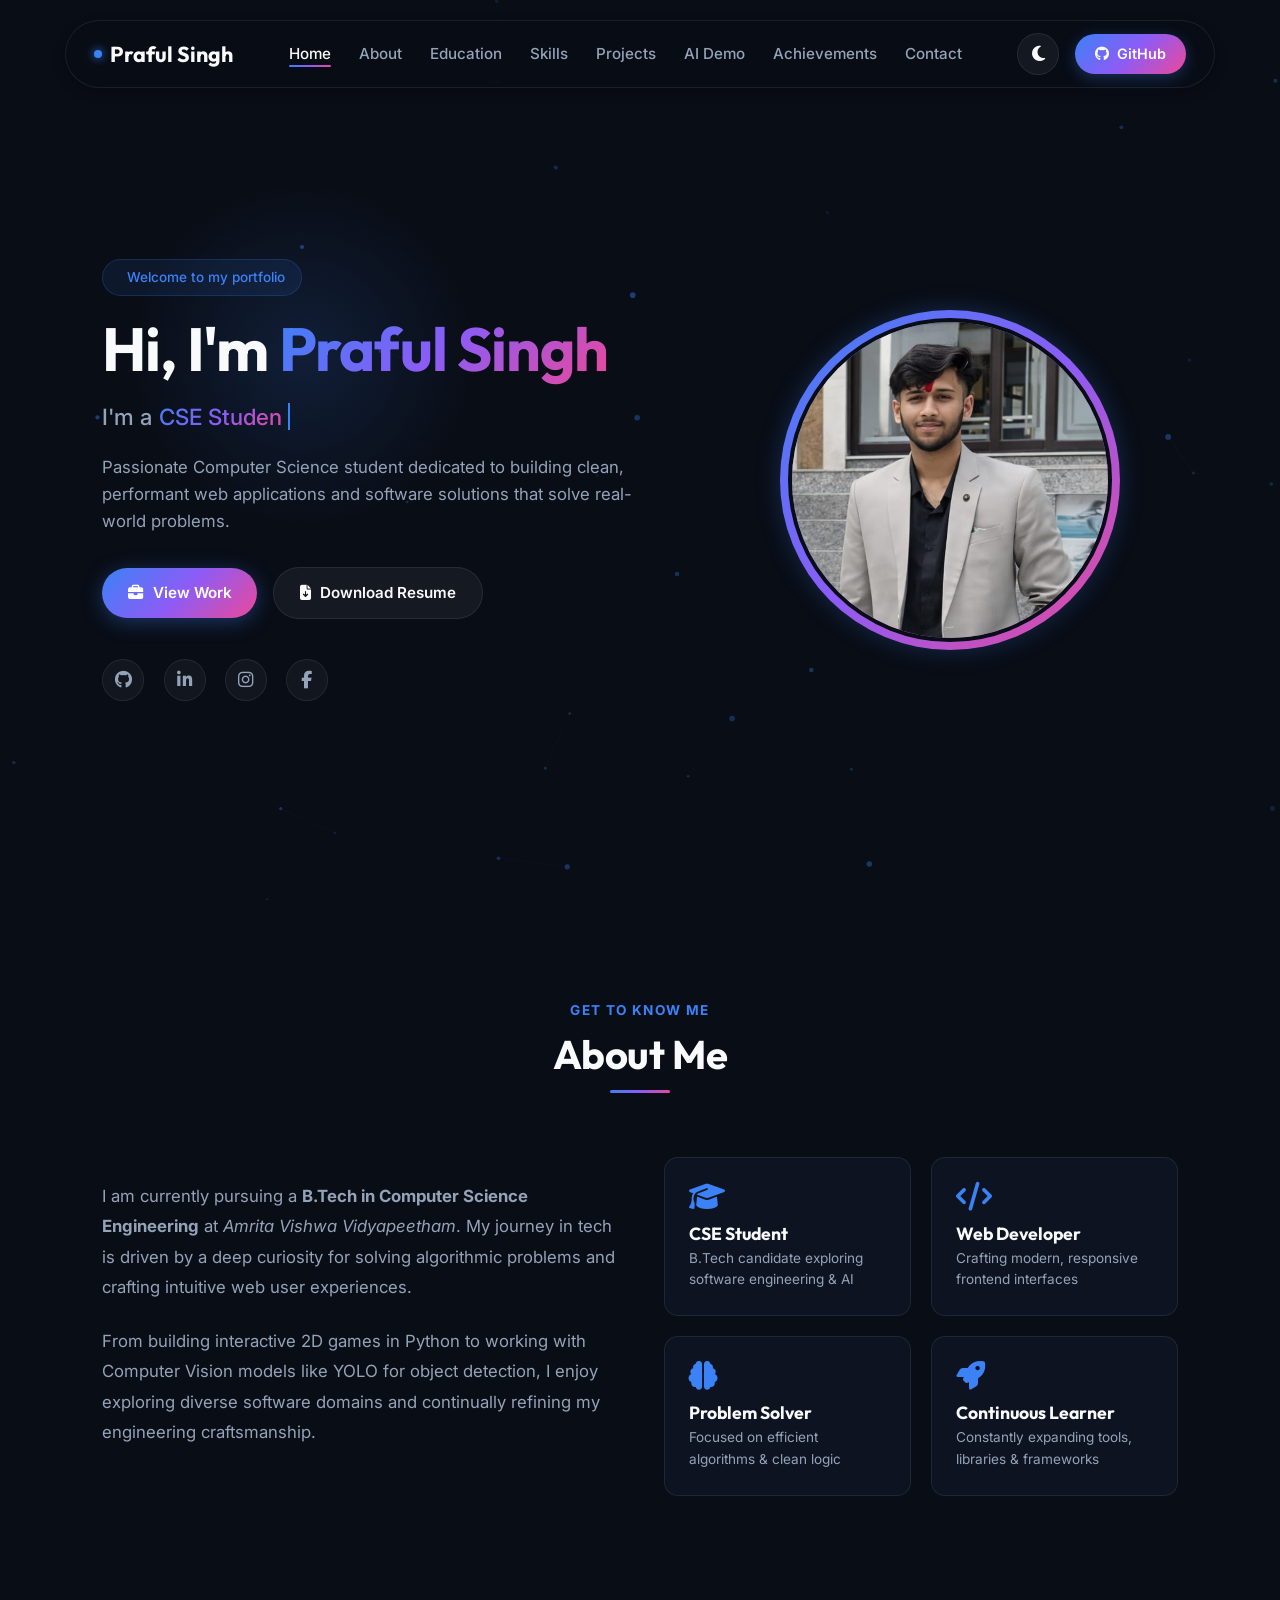
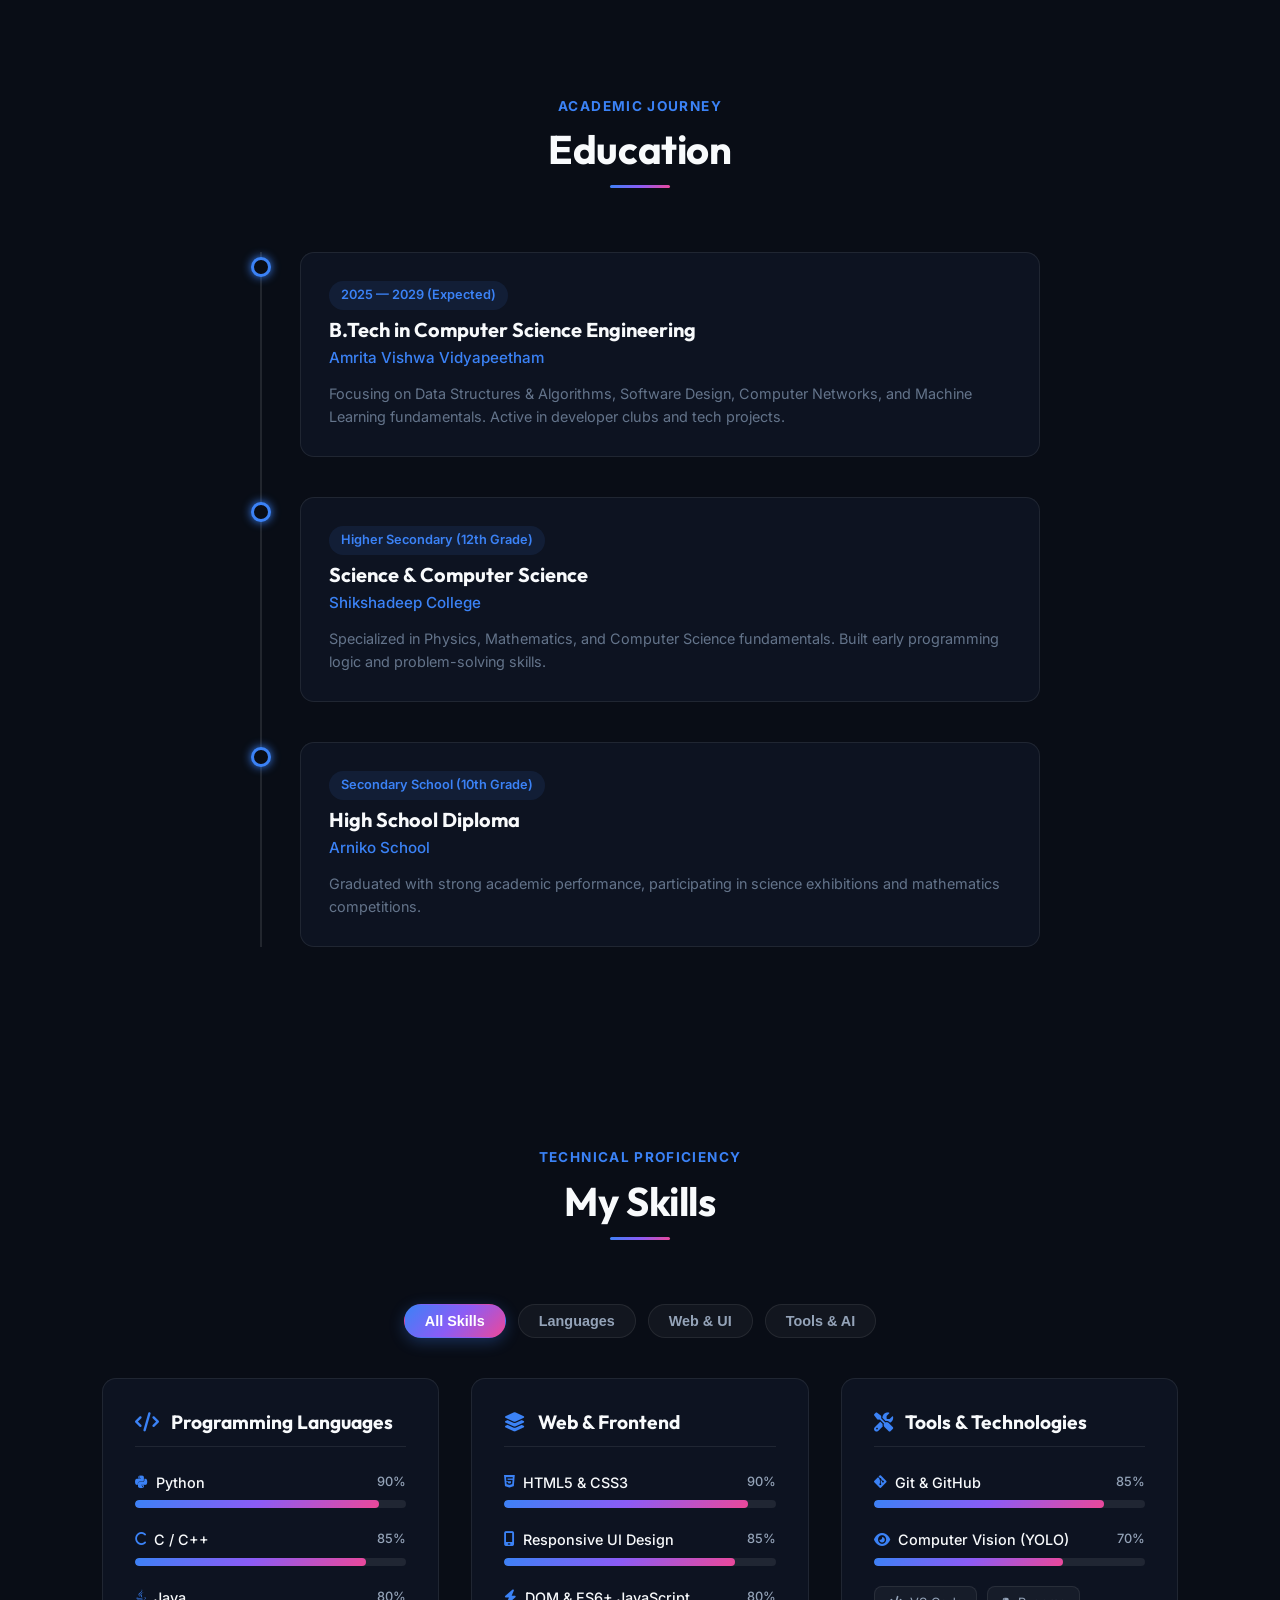
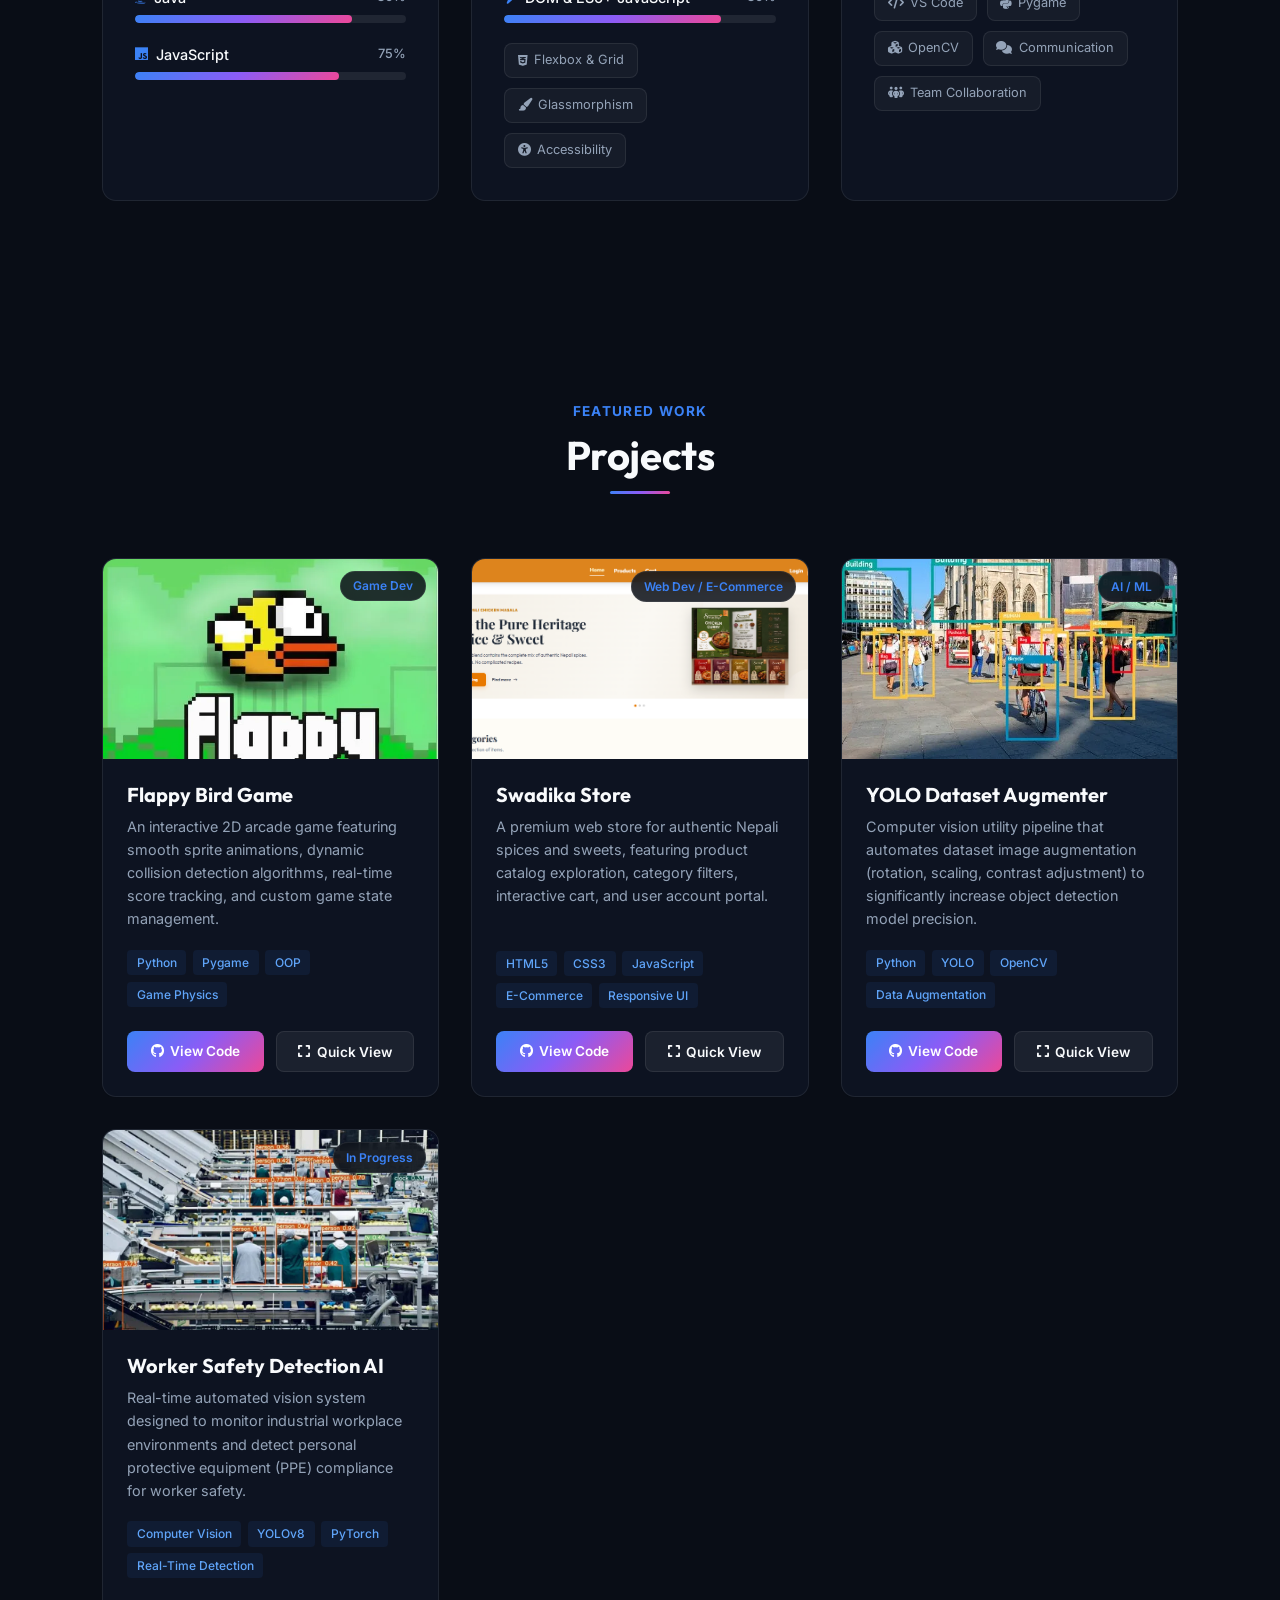
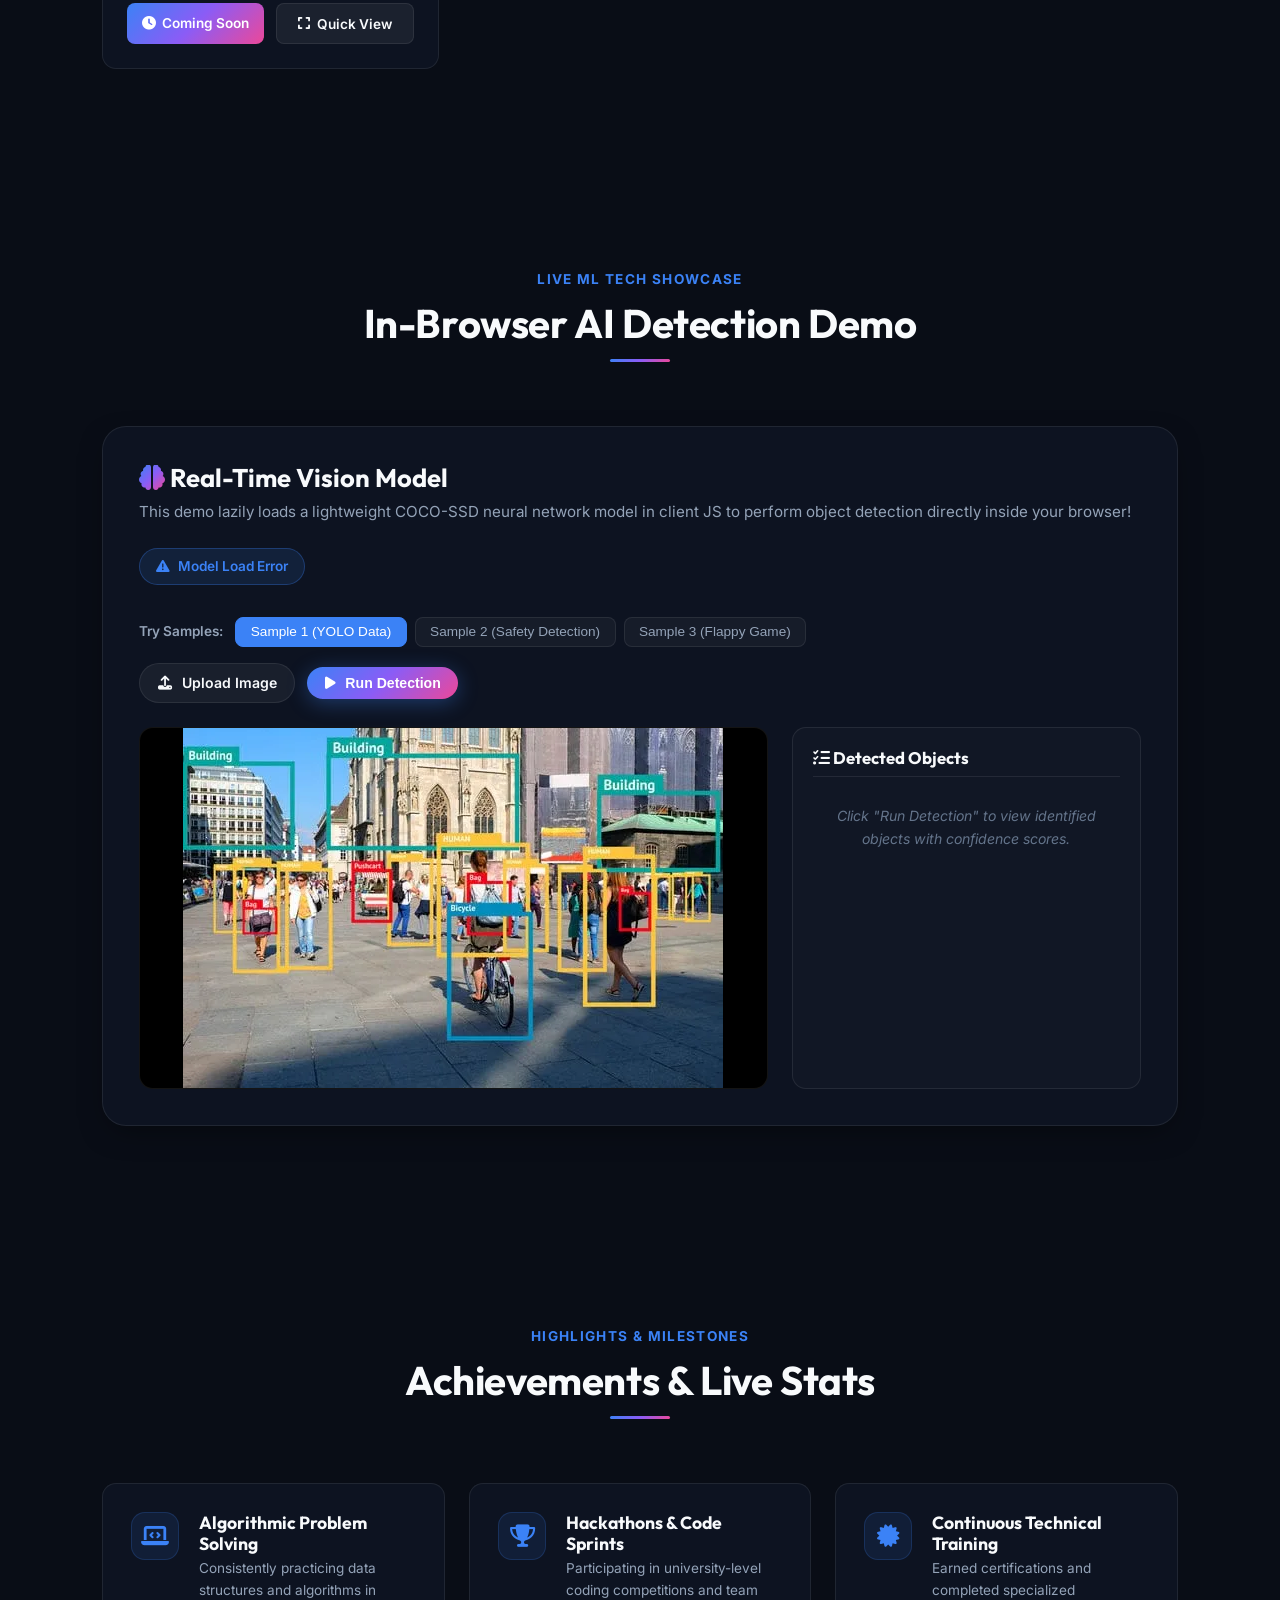
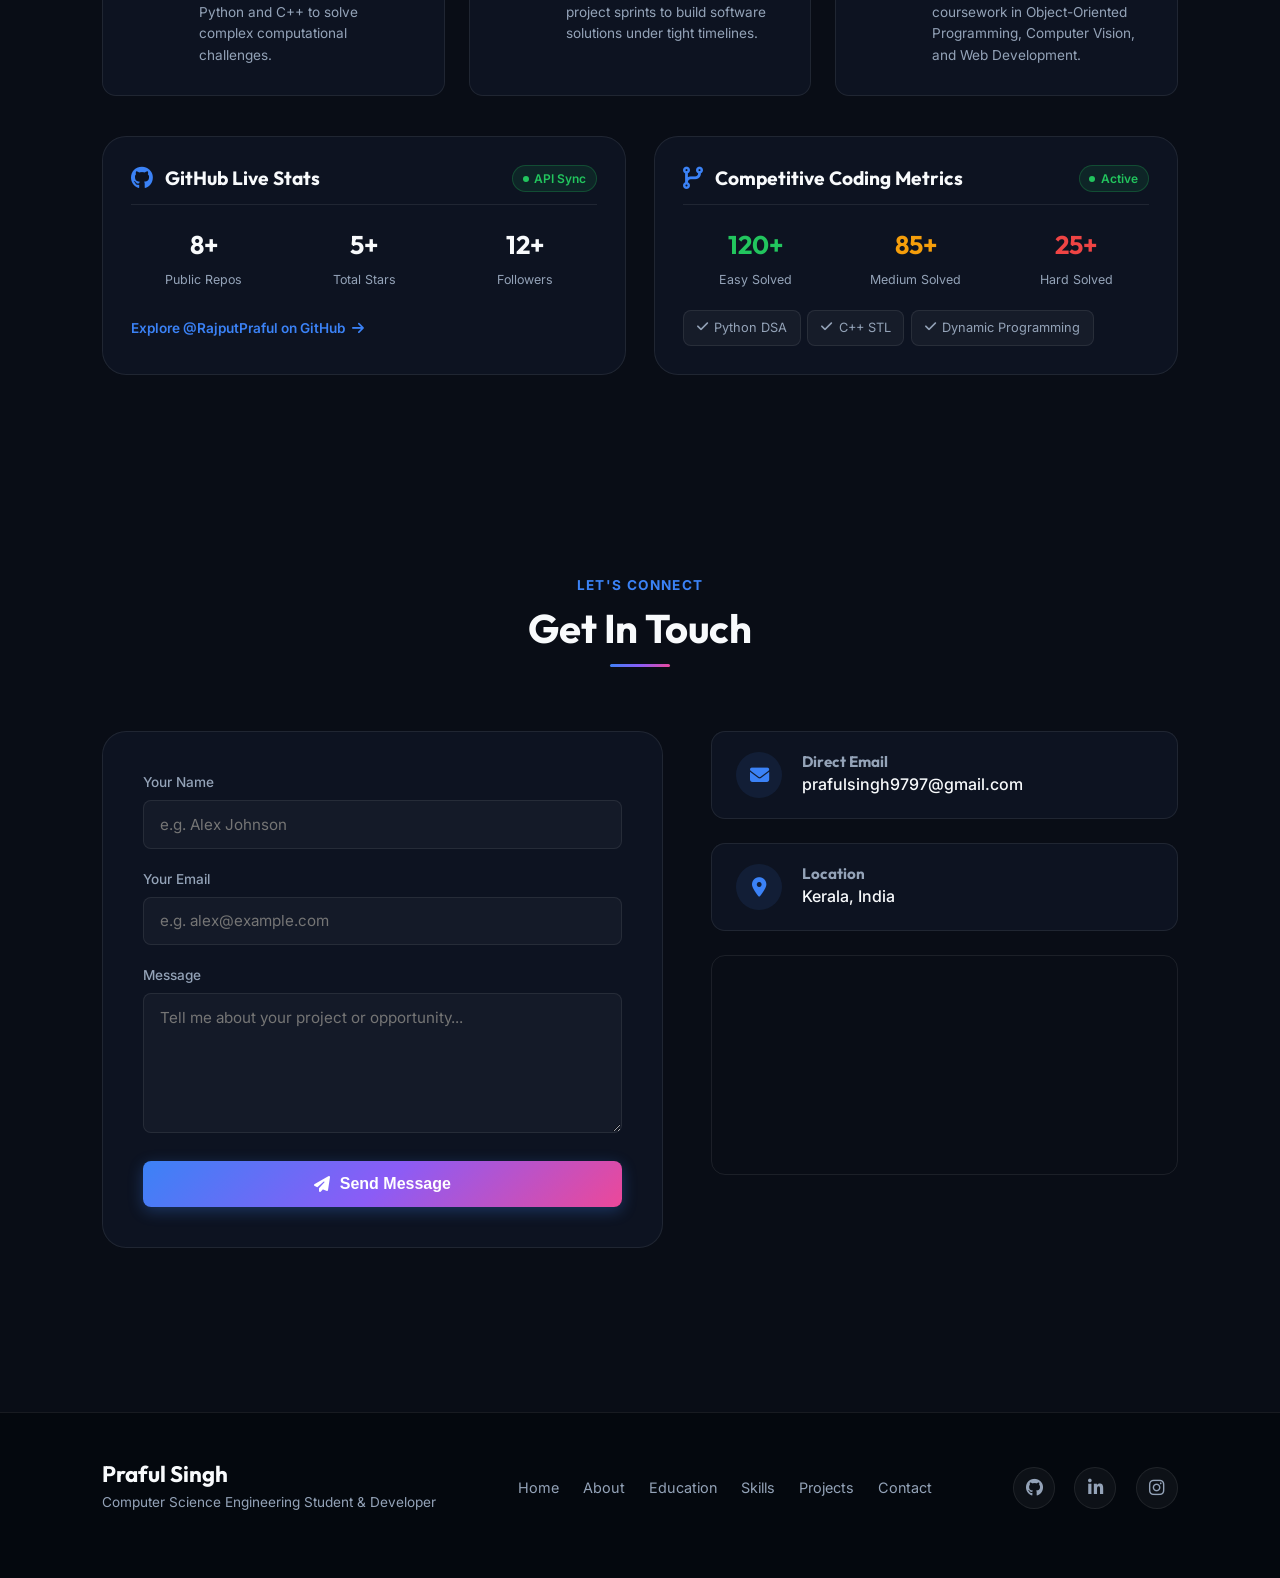
==== commit a5f2ccd6: "update" ====
--- a/index.html
+++ b/index.html
@@ -26,6 +26,9 @@
   <meta property="twitter:description" content="Explore projects, skills, and education of Praful Singh. Developer specializing in Web Development, Python, and AI/ML projects.">
   <meta property="twitter:image" content="https://prafulsingh.com.np/self.jpeg">
 
+  <!-- Web App Manifest -->
+  <link rel="manifest" href="manifest.json">
+
   <!-- Favicon -->
   <link rel="icon" type="image/svg+xml" href="favicon.svg">
 
@@ -62,11 +65,15 @@
       <li><a href="#education">Education</a></li>
       <li><a href="#skills">Skills</a></li>
       <li><a href="#projects">Projects</a></li>
+      <li><a href="#ai-demo">AI Demo</a></li>
       <li><a href="#achievements">Achievements</a></li>
       <li><a href="#contact">Contact</a></li>
     </ul>
 
     <div class="nav-actions">
+      <button id="theme-toggle" class="theme-toggle-btn" aria-label="Toggle light and dark theme" title="Toggle Light/Dark Theme">
+        <i class="fa-solid fa-moon"></i>
+      </button>
       <a href="https://github.com/RajputPraful" target="_blank" rel="noopener noreferrer" class="github-btn">
         <i class="fa-brands fa-github"></i> GitHub
       </a>
@@ -77,6 +84,7 @@
        HERO SECTION
        ========================================================================= -->
   <section class="hero" id="home">
+    <canvas id="hero-canvas" class="hero-bg-canvas" aria-hidden="true"></canvas>
     <div class="hero-content reveal">
       <div class="hero-badge">
         <i class="fa-solid fa-sparkles"></i> Welcome to my portfolio
@@ -232,9 +240,17 @@
       <h2 class="section-title">My Skills</h2>
     </div>
 
+    <!-- Skill Filter Tabs -->
+    <div class="skill-filters reveal">
+      <button class="skill-filter-btn active" data-filter="all">All Skills</button>
+      <button class="skill-filter-btn" data-filter="languages">Languages</button>
+      <button class="skill-filter-btn" data-filter="web">Web & UI</button>
+      <button class="skill-filter-btn" data-filter="tools">Tools & AI</button>
+    </div>
+
     <div class="skills-container">
       <!-- Category 1: Languages -->
-      <div class="skill-category-card reveal">
+      <div class="skill-category-card reveal" data-category="languages">
         <h3 class="category-title">
           <i class="fa-solid fa-code"></i> Programming Languages
         </h3>
@@ -281,7 +297,7 @@
       </div>
 
       <!-- Category 2: Web & Frontend -->
-      <div class="skill-category-card reveal">
+      <div class="skill-category-card reveal" data-category="web">
         <h3 class="category-title">
           <i class="fa-solid fa-layer-group"></i> Web & Frontend
         </h3>
@@ -324,7 +340,7 @@
       </div>
 
       <!-- Category 3: Tools & AI -->
-      <div class="skill-category-card reveal">
+      <div class="skill-category-card reveal" data-category="tools">
         <h3 class="category-title">
           <i class="fa-solid fa-screwdriver-wrench"></i> Tools & Technologies
         </h3>
@@ -391,11 +407,43 @@
             <a href="https://github.com/RajputPraful/Flappy-Bird" target="_blank" rel="noopener noreferrer" class="project-link-btn link-primary">
               <i class="fa-brands fa-github"></i> View Code
             </a>
-          </div>
-        </div>
-      </div>
-
-      <!-- Project 2 -->
+            <button class="project-link-btn link-secondary project-quick-btn" data-project="flappy-bird" aria-label="Quick View details for Flappy Bird Game">
+              <i class="fa-solid fa-expand"></i> Quick View
+            </button>
+          </div>
+        </div>
+      </div>
+
+      <!-- Project 2: Swadika E-Commerce -->
+      <div class="project-card reveal">
+        <div class="project-img-wrapper">
+          <img src="swadika.webp" alt="SWADIKA - Authentic Nepali Spices & Sweets Store" loading="lazy" width="350" height="200">
+          <span class="project-badge">Web Dev / E-Commerce</span>
+        </div>
+        <div class="project-content">
+          <h3 class="project-title">Swadika Store</h3>
+          <p class="project-impact">
+            A premium web store for authentic Nepali spices and sweets, featuring product catalog exploration, category filters, interactive cart, and user account portal.
+          </p>
+          <div class="project-tags">
+            <span class="tag">HTML5</span>
+            <span class="tag">CSS3</span>
+            <span class="tag">JavaScript</span>
+            <span class="tag">E-Commerce</span>
+            <span class="tag">Responsive UI</span>
+          </div>
+          <div class="project-links">
+            <a href="https://github.com/RajputPraful/SWADIKA" target="_blank" rel="noopener noreferrer" class="project-link-btn link-primary">
+              <i class="fa-brands fa-github"></i> View Code
+            </a>
+            <button class="project-link-btn link-secondary project-quick-btn" data-project="swadika" aria-label="Quick View details for Swadika Store">
+              <i class="fa-solid fa-expand"></i> Quick View
+            </button>
+          </div>
+        </div>
+      </div>
+
+      <!-- Project 3 -->
       <div class="project-card reveal">
         <div class="project-img-wrapper">
           <img src="yolo.webp" alt="YOLO Object Detection Dataset Augmentation Project" loading="lazy" width="350" height="200">
@@ -416,11 +464,14 @@
             <a href="https://github.com/RajputPraful/yolo_dataset_project" target="_blank" rel="noopener noreferrer" class="project-link-btn link-primary">
               <i class="fa-brands fa-github"></i> View Code
             </a>
-          </div>
-        </div>
-      </div>
-
-      <!-- Project 3 -->
+            <button class="project-link-btn link-secondary project-quick-btn" data-project="yolo-augmenter" aria-label="Quick View details for YOLO Dataset Augmenter">
+              <i class="fa-solid fa-expand"></i> Quick View
+            </button>
+          </div>
+        </div>
+      </div>
+
+      <!-- Project 4 -->
       <div class="project-card reveal">
         <div class="project-img-wrapper">
           <img src="yolo-detection.webp" alt="Worker Safety Detection AI Project" loading="lazy" width="350" height="200">
@@ -438,10 +489,68 @@
             <span class="tag">Real-Time Detection</span>
           </div>
           <div class="project-links">
-            <a href="https://github.com/RajputPraful" target="_blank" rel="noopener noreferrer" class="project-link-btn link-secondary">
+            <a href="https://github.com/RajputPraful" target="_blank" rel="noopener noreferrer" class="project-link-btn link-primary">
               <i class="fa-solid fa-clock"></i> Coming Soon
             </a>
-          </div>
+            <button class="project-link-btn link-secondary project-quick-btn" data-project="worker-safety" aria-label="Quick View details for Worker Safety Detection AI">
+              <i class="fa-solid fa-expand"></i> Quick View
+            </button>
+          </div>
+        </div>
+      </div>
+    </div>
+  </section>
+
+  <!-- =========================================================================
+       IN-BROWSER AI OBJECT DETECTION TECH DEMO
+       ========================================================================= -->
+  <section id="ai-demo">
+    <div class="section-header reveal">
+      <p class="section-subtitle">Live ML Tech Showcase</p>
+      <h2 class="section-title">In-Browser AI Detection Demo</h2>
+    </div>
+
+    <div class="ai-demo-card reveal">
+      <div class="ai-demo-header">
+        <div class="ai-info-text">
+          <h3><i class="fa-solid fa-brain gradient-text"></i> Real-Time Vision Model</h3>
+          <p>This demo lazily loads a lightweight COCO-SSD neural network model in client JS to perform object detection directly inside your browser!</p>
+        </div>
+        <div id="ai-model-status" class="ai-model-badge">
+          <i class="fa-solid fa-spinner fa-spin"></i> Scroll to load model
+        </div>
+      </div>
+
+      <div class="ai-controls">
+        <div class="sample-pickers">
+          <span class="sample-label">Try Samples:</span>
+          <button class="btn-sample active" data-sample="yolo.webp">Sample 1 (YOLO Data)</button>
+          <button class="btn-sample" data-sample="yolo-detection.webp">Sample 2 (Safety Detection)</button>
+          <button class="btn-sample" data-sample="Flappybird.webp">Sample 3 (Flappy Game)</button>
+        </div>
+
+        <div class="custom-actions">
+          <label for="ai-upload-input" class="btn btn-secondary btn-sm">
+            <i class="fa-solid fa-upload"></i> Upload Image
+          </label>
+          <input type="file" id="ai-upload-input" accept="image/*" class="sr-only">
+          
+          <button id="ai-run-btn" class="btn btn-primary btn-sm" disabled>
+            <i class="fa-solid fa-play"></i> Run Detection
+          </button>
+        </div>
+      </div>
+
+      <div class="ai-viewport-wrapper">
+        <div class="ai-media-container">
+          <img id="ai-target-image" src="yolo.webp" alt="Target image for AI detection" crossorigin="anonymous">
+          <canvas id="ai-canvas"></canvas>
+        </div>
+        <div id="ai-results-overlay" class="ai-results-panel">
+          <h4><i class="fa-solid fa-list-check"></i> Detected Objects</h4>
+          <ul id="ai-detected-list" class="detected-list">
+            <li class="detected-placeholder">Click "Run Detection" to view identified objects with confidence scores.</li>
+          </ul>
         </div>
       </div>
     </div>
@@ -453,7 +562,7 @@
   <section id="achievements">
     <div class="section-header reveal">
       <p class="section-subtitle">Highlights & Milestones</p>
-      <h2 class="section-title">Achievements</h2>
+      <h2 class="section-title">Achievements & Live Stats</h2>
     </div>
 
     <div class="achievements-grid">
@@ -484,6 +593,63 @@
         <div class="achievement-info">
           <h4>Continuous Technical Training</h4>
           <p>Earned certifications and completed specialized coursework in Object-Oriented Programming, Computer Vision, and Web Development.</p>
+        </div>
+      </div>
+    </div>
+
+    <!-- Live Stats Cards (GitHub API + Problem Solving) -->
+    <div class="live-stats-container reveal">
+      <!-- GitHub Live Stats -->
+      <div id="github-stats-card" class="stats-card">
+        <div class="stats-card-header">
+          <i class="fa-brands fa-github"></i>
+          <h3>GitHub Live Stats</h3>
+          <span class="stats-live-badge"><span class="pulse-dot"></span> API Sync</span>
+        </div>
+        <div class="stats-grid">
+          <div class="stat-item">
+            <span id="gh-repo-count" class="stat-num"><i class="fa-solid fa-spinner fa-spin"></i></span>
+            <span class="stat-label">Public Repos</span>
+          </div>
+          <div class="stat-item">
+            <span id="gh-star-count" class="stat-num"><i class="fa-solid fa-spinner fa-spin"></i></span>
+            <span class="stat-label">Total Stars</span>
+          </div>
+          <div class="stat-item">
+            <span id="gh-followers" class="stat-num"><i class="fa-solid fa-spinner fa-spin"></i></span>
+            <span class="stat-label">Followers</span>
+          </div>
+        </div>
+        <a href="https://github.com/RajputPraful" target="_blank" rel="noopener noreferrer" class="stats-link">
+          Explore @RajputPraful on GitHub <i class="fa-solid fa-arrow-right"></i>
+        </a>
+      </div>
+
+      <!-- Problem Solving Metrics -->
+      <div id="coding-stats-card" class="stats-card">
+        <div class="stats-card-header">
+          <i class="fa-solid fa-code-branch"></i>
+          <h3>Competitive Coding Metrics</h3>
+          <span class="stats-live-badge"><span class="pulse-dot"></span> Active</span>
+        </div>
+        <div class="stats-grid">
+          <div class="stat-item">
+            <span class="stat-num text-easy">120+</span>
+            <span class="stat-label">Easy Solved</span>
+          </div>
+          <div class="stat-item">
+            <span class="stat-num text-medium">85+</span>
+            <span class="stat-label">Medium Solved</span>
+          </div>
+          <div class="stat-item">
+            <span class="stat-num text-hard">25+</span>
+            <span class="stat-label">Hard Solved</span>
+          </div>
+        </div>
+        <div class="coding-tags">
+          <span class="chip"><i class="fa-solid fa-check"></i> Python DSA</span>
+          <span class="chip"><i class="fa-solid fa-check"></i> C++ STL</span>
+          <span class="chip"><i class="fa-solid fa-check"></i> Dynamic Programming</span>
         </div>
       </div>
     </div>
@@ -590,13 +756,54 @@
       </div>
     </div>
 
-    <div class="footer-bottom">
-      <p>© 2026 Praful Singh. All rights reserved.</p>
-      <button id="back-to-top" class="back-to-top" aria-label="Scroll back to top of page">
-        <i class="fa-solid fa-arrow-up"></i>
+  <!-- =========================================================================
+       PROJECT QUICK VIEW ACCESSIBLE MODAL
+       ========================================================================= -->
+  <div id="project-modal" class="modal-overlay" role="dialog" aria-modal="true" aria-labelledby="modal-title" aria-hidden="true">
+    <div class="modal-card">
+      <button id="modal-close" class="modal-close-btn" aria-label="Close project modal">
+        <i class="fa-solid fa-xmark"></i>
       </button>
-    </div>
-  </footer>
+      
+      <div class="modal-body">
+        <div class="modal-media">
+          <img id="modal-img" src="" alt="Project Preview Screenshot" loading="lazy">
+          <span id="modal-badge" class="project-badge"></span>
+        </div>
+
+        <div class="modal-content">
+          <h3 id="modal-title" class="modal-title">Project Title</h3>
+          <p id="modal-summary" class="modal-summary">Detailed project summary text goes here...</p>
+
+          <div class="modal-section">
+            <h4><i class="fa-solid fa-star gradient-text"></i> Key Highlights & Technical Achievements</h4>
+            <ul id="modal-highlights" class="modal-highlights-list">
+              <!-- Dynamically populated -->
+            </ul>
+          </div>
+
+          <div class="modal-section">
+            <h4><i class="fa-solid fa-layer-group gradient-text"></i> Architecture & Technologies</h4>
+            <div id="modal-tags" class="project-tags">
+              <!-- Dynamically populated -->
+            </div>
+          </div>
+
+          <div class="modal-actions">
+            <a id="modal-github" href="#" target="_blank" rel="noopener noreferrer" class="btn btn-primary">
+              <i class="fa-brands fa-github"></i> View GitHub Repository
+            </a>
+            <a id="modal-demo" href="#" target="_blank" rel="noopener noreferrer" class="btn btn-secondary">
+              <i class="fa-solid fa-external-link"></i> Live Demo
+            </a>
+          </div>
+        </div>
+      </div>
+    </div>
+  </div>
+
+  <!-- Cloudflare Privacy-Respecting Analytics (Script placeholder - zero cookies) -->
+  <!-- <script defer src='https://static.cloudflareinsights.com/beacon.min.js' data-cf-beacon='{"token": "YOUR_ANALYTICS_TOKEN"}'></script> -->
 
   <!-- Main JavaScript Module -->
   <script src="main.js"></script>
--- a/style.css
+++ b/style.css
@@ -46,6 +46,25 @@
   --transition-bounce: 0.4s cubic-bezier(0.175, 0.885, 0.32, 1.275);
 }
 
+/* Light Theme Variable Overrides */
+:root[data-theme="light"] {
+  --bg-dark: #f1f5f9;
+  --bg-card: rgba(255, 255, 255, 0.82);
+  --bg-card-hover: rgba(255, 255, 255, 0.95);
+  --bg-header: rgba(241, 245, 249, 0.88);
+
+  --text-main: #0f172a;
+  --text-muted: #475569;
+  --text-dim: #64748b;
+
+  --border-card: rgba(0, 0, 0, 0.08);
+  --border-focus: rgba(59, 130, 246, 0.5);
+
+  --shadow-sm: 0 4px 12px rgba(0, 0, 0, 0.06);
+  --shadow-card: 0 10px 30px -10px rgba(0, 0, 0, 0.08);
+  --shadow-glow: 0 0 25px rgba(59, 130, 246, 0.15);
+}
+
 /* --------------------------------------------------------------------------
    2. RESET & BASE STYLES
    -------------------------------------------------------------------------- */
@@ -1294,4 +1313,568 @@
     width: 210px;
     height: 210px;
   }
+}
+
+/* --------------------------------------------------------------------------
+   UPGRADE FEATURES: THEME TOGGLE, HERO CANVAS, SKILL FILTERS & MODAL
+   -------------------------------------------------------------------------- */
+
+/* Theme Toggle Button */
+.theme-toggle-btn {
+  width: 42px;
+  height: 42px;
+  border-radius: 50%;
+  background: rgba(255, 255, 255, 0.05);
+  border: 1px solid var(--border-card);
+  color: var(--text-main);
+  display: flex;
+  align-items: center;
+  justify-content: center;
+  cursor: pointer;
+  font-size: 1.1rem;
+  transition: var(--transition-normal);
+}
+
+.theme-toggle-btn:hover {
+  background: var(--bg-card-hover);
+  border-color: var(--accent-primary);
+  color: var(--accent-primary);
+  transform: rotate(15deg) scale(1.05);
+}
+
+/* Hero Ambient Background Canvas */
+.hero-bg-canvas {
+  position: absolute;
+  top: 0;
+  left: 0;
+  width: 100%;
+  height: 100%;
+  pointer-events: none;
+  z-index: 0;
+  opacity: 0.6;
+}
+
+/* Skill Filter Tabs */
+.skill-filters {
+  display: flex;
+  align-items: center;
+  justify-content: center;
+  gap: 0.75rem;
+  flex-wrap: wrap;
+  margin-bottom: 2.5rem;
+}
+
+.skill-filter-btn {
+  padding: 0.5rem 1.25rem;
+  border-radius: var(--radius-full);
+  font-size: 0.9rem;
+  font-weight: 600;
+  color: var(--text-muted);
+  background: rgba(255, 255, 255, 0.04);
+  border: 1px solid var(--border-card);
+  cursor: pointer;
+  transition: var(--transition-normal);
+}
+
+.skill-filter-btn:hover,
+.skill-filter-btn.active {
+  color: #ffffff;
+  background: var(--accent-gradient);
+  border-color: transparent;
+  box-shadow: 0 4px 15px rgba(59, 130, 246, 0.3);
+}
+
+/* Category card transition when filtered */
+.skill-category-card {
+  transition: opacity 0.35s ease, transform 0.35s ease;
+}
+
+.skill-category-card.hidden {
+  display: none !important;
+  opacity: 0;
+  transform: scale(0.95);
+}
+
+/* Project Quick View Button */
+.project-quick-btn {
+  background: rgba(255, 255, 255, 0.06);
+  color: var(--text-main);
+  border: 1px solid var(--border-card);
+  cursor: pointer;
+  font-family: inherit;
+}
+
+.project-quick-btn:hover {
+  background: var(--accent-primary);
+  border-color: var(--accent-primary);
+  color: #ffffff;
+}
+
+/* Accessible Project Modal Overlay */
+.modal-overlay {
+  position: fixed;
+  top: 0;
+  left: 0;
+  width: 100vw;
+  height: 100vh;
+  background: rgba(9, 13, 22, 0.85);
+  backdrop-filter: blur(12px);
+  -webkit-backdrop-filter: blur(12px);
+  display: flex;
+  align-items: center;
+  justify-content: center;
+  z-index: 9999;
+  opacity: 0;
+  pointer-events: none;
+  transition: opacity 0.3s cubic-bezier(0.4, 0, 0.2, 1);
+  padding: 1.5rem;
+}
+
+.modal-overlay.active {
+  opacity: 1;
+  pointer-events: auto;
+}
+
+.modal-card {
+  background: var(--bg-card);
+  border: 1px solid var(--border-card);
+  border-radius: var(--radius-lg);
+  width: 100%;
+  max-width: 780px;
+  max-height: 90vh;
+  overflow-y: auto;
+  position: relative;
+  box-shadow: 0 20px 50px rgba(0, 0, 0, 0.6);
+  transform: scale(0.92) translateY(20px);
+  transition: transform 0.3s cubic-bezier(0.175, 0.885, 0.32, 1.275);
+}
+
+.modal-overlay.active .modal-card {
+  transform: scale(1) translateY(0);
+}
+
+.modal-close-btn {
+  position: absolute;
+  top: 1.25rem;
+  right: 1.25rem;
+  width: 36px;
+  height: 36px;
+  border-radius: 50%;
+  background: rgba(255, 255, 255, 0.08);
+  border: 1px solid var(--border-card);
+  color: var(--text-main);
+  font-size: 1.1rem;
+  cursor: pointer;
+  display: flex;
+  align-items: center;
+  justify-content: center;
+  z-index: 10;
+  transition: var(--transition-fast);
+}
+
+.modal-close-btn:hover {
+  background: #ef4444;
+  color: #ffffff;
+  border-color: #ef4444;
+}
+
+.modal-body {
+  display: flex;
+  flex-direction: column;
+}
+
+.modal-media {
+  position: relative;
+  width: 100%;
+  max-height: 320px;
+  overflow: hidden;
+  border-bottom: 1px solid var(--border-card);
+}
+
+.modal-media img {
+  width: 100%;
+  height: 100%;
+  object-fit: cover;
+}
+
+.modal-content {
+  padding: 2rem;
+  display: flex;
+  flex-direction: column;
+  gap: 1.25rem;
+}
+
+.modal-title {
+  font-size: 2rem;
+  color: var(--text-main);
+}
+
+.modal-summary {
+  font-size: 1rem;
+  color: var(--text-muted);
+  line-height: 1.6;
+}
+
+.modal-section h4 {
+  font-size: 1.05rem;
+  margin-bottom: 0.75rem;
+  display: flex;
+  align-items: center;
+  gap: 0.5rem;
+}
+
+.modal-highlights-list {
+  list-style: disc;
+  padding-left: 1.25rem;
+  color: var(--text-muted);
+  display: flex;
+  flex-direction: column;
+  gap: 0.4rem;
+}
+
+.modal-actions {
+  display: flex;
+  align-items: center;
+  gap: 1rem;
+  margin-top: 1rem;
+  flex-wrap: wrap;
+}
+
+/* --------------------------------------------------------------------------
+   AI TECH DEMO SECTION STYLES
+   -------------------------------------------------------------------------- */
+#ai-demo {
+  padding: 100px 8%;
+}
+
+.ai-demo-card {
+  background: var(--bg-card);
+  border: 1px solid var(--border-card);
+  border-radius: var(--radius-lg);
+  padding: 2.25rem;
+  box-shadow: var(--shadow-card);
+  backdrop-filter: blur(16px);
+  -webkit-backdrop-filter: blur(16px);
+}
+
+.ai-demo-header {
+  display: flex;
+  align-items: center;
+  justify-content: space-between;
+  gap: 1.5rem;
+  margin-bottom: 2rem;
+  flex-wrap: wrap;
+}
+
+.ai-info-text h3 {
+  font-size: 1.6rem;
+  margin-bottom: 0.4rem;
+}
+
+.ai-info-text p {
+  color: var(--text-muted);
+  font-size: 0.95rem;
+}
+
+.ai-model-badge {
+  padding: 0.4rem 1rem;
+  border-radius: var(--radius-full);
+  background: rgba(59, 130, 246, 0.12);
+  border: 1px solid rgba(59, 130, 246, 0.3);
+  color: var(--accent-primary);
+  font-size: 0.85rem;
+  font-weight: 600;
+  display: flex;
+  align-items: center;
+  gap: 0.5rem;
+}
+
+.ai-model-badge.ready {
+  background: rgba(34, 197, 94, 0.12);
+  border-color: rgba(34, 197, 94, 0.3);
+  color: #22c55e;
+}
+
+.ai-controls {
+  display: flex;
+  align-items: center;
+  justify-content: space-between;
+  gap: 1rem;
+  margin-bottom: 1.5rem;
+  flex-wrap: wrap;
+}
+
+.sample-pickers {
+  display: flex;
+  align-items: center;
+  gap: 0.5rem;
+  flex-wrap: wrap;
+}
+
+.sample-label {
+  font-size: 0.85rem;
+  font-weight: 600;
+  color: var(--text-muted);
+  margin-right: 0.25rem;
+}
+
+.btn-sample {
+  padding: 0.4rem 0.9rem;
+  border-radius: var(--radius-sm);
+  background: rgba(255, 255, 255, 0.04);
+  border: 1px solid var(--border-card);
+  color: var(--text-muted);
+  font-size: 0.85rem;
+  cursor: pointer;
+  transition: var(--transition-normal);
+}
+
+.btn-sample:hover,
+.btn-sample.active {
+  color: #ffffff;
+  background: var(--accent-primary);
+  border-color: var(--accent-primary);
+}
+
+.custom-actions {
+  display: flex;
+  align-items: center;
+  gap: 0.75rem;
+}
+
+.btn-sm {
+  padding: 0.5rem 1.1rem;
+  font-size: 0.88rem;
+}
+
+.sr-only {
+  position: absolute;
+  width: 1px;
+  height: 1px;
+  padding: 0;
+  margin: -1px;
+  overflow: hidden;
+  clip: rect(0, 0, 0, 0);
+  border: 0;
+}
+
+.ai-viewport-wrapper {
+  display: grid;
+  grid-template-columns: 1.8fr 1fr;
+  gap: 1.5rem;
+}
+
+.ai-media-container {
+  position: relative;
+  width: 100%;
+  border-radius: var(--radius-md);
+  overflow: hidden;
+  background: #000;
+  border: 1px solid var(--border-card);
+  min-height: 280px;
+  display: flex;
+  align-items: center;
+  justify-content: center;
+}
+
+.ai-media-container img {
+  max-width: 100%;
+  height: auto;
+  max-height: 420px;
+  object-fit: contain;
+  display: block;
+}
+
+#ai-canvas {
+  position: absolute;
+  top: 0;
+  left: 0;
+  width: 100%;
+  height: 100%;
+  pointer-events: none;
+}
+
+.ai-results-panel {
+  background: rgba(255, 255, 255, 0.02);
+  border: 1px solid var(--border-card);
+  border-radius: var(--radius-md);
+  padding: 1.25rem;
+  display: flex;
+  flex-direction: column;
+  gap: 0.75rem;
+}
+
+.ai-results-panel h4 {
+  font-size: 1.05rem;
+  border-bottom: 1px solid var(--border-card);
+  padding-bottom: 0.5rem;
+}
+
+.detected-list {
+  display: flex;
+  flex-direction: column;
+  gap: 0.5rem;
+  max-height: 320px;
+  overflow-y: auto;
+}
+
+.detected-item {
+  display: flex;
+  align-items: center;
+  justify-content: space-between;
+  padding: 0.5rem 0.75rem;
+  background: rgba(255, 255, 255, 0.04);
+  border-radius: var(--radius-sm);
+  border-left: 3px solid var(--accent-primary);
+  font-size: 0.9rem;
+}
+
+.detected-name {
+  font-weight: 600;
+  text-transform: capitalize;
+}
+
+.detected-score {
+  font-size: 0.8rem;
+  color: var(--accent-primary);
+  font-weight: 700;
+}
+
+.detected-placeholder {
+  color: var(--text-dim);
+  font-size: 0.88rem;
+  font-style: italic;
+  padding: 1rem 0;
+  text-align: center;
+}
+
+/* --------------------------------------------------------------------------
+   LIVE STATS WIDGETS
+   -------------------------------------------------------------------------- */
+.live-stats-container {
+  display: grid;
+  grid-template-columns: repeat(auto-fit, minmax(320px, 1fr));
+  gap: 1.75rem;
+  margin-top: 2.5rem;
+}
+
+.stats-card {
+  background: var(--bg-card);
+  border: 1px solid var(--border-card);
+  border-radius: var(--radius-lg);
+  padding: 1.75rem;
+  backdrop-filter: blur(14px);
+  -webkit-backdrop-filter: blur(14px);
+  display: flex;
+  flex-direction: column;
+  gap: 1.25rem;
+  transition: var(--transition-normal);
+}
+
+.stats-card:hover {
+  border-color: var(--accent-primary);
+  box-shadow: var(--shadow-glow);
+}
+
+.stats-card-header {
+  display: flex;
+  align-items: center;
+  gap: 0.75rem;
+  border-bottom: 1px solid var(--border-card);
+  padding-bottom: 0.75rem;
+}
+
+.stats-card-header i {
+  font-size: 1.4rem;
+  color: var(--accent-primary);
+}
+
+.stats-card-header h3 {
+  font-size: 1.2rem;
+  flex: 1;
+}
+
+.stats-live-badge {
+  font-size: 0.75rem;
+  padding: 0.2rem 0.6rem;
+  border-radius: var(--radius-full);
+  background: rgba(34, 197, 94, 0.1);
+  color: #22c55e;
+  border: 1px solid rgba(34, 197, 94, 0.25);
+  display: inline-flex;
+  align-items: center;
+  gap: 0.35rem;
+  font-weight: 600;
+}
+
+.pulse-dot {
+  width: 6px;
+  height: 6px;
+  border-radius: 50%;
+  background-color: #22c55e;
+  animation: pulseDot 1.5s infinite;
+}
+
+@keyframes pulseDot {
+  0% { transform: scale(0.95); opacity: 0.7; }
+  50% { transform: scale(1.2); opacity: 1; }
+  100% { transform: scale(0.95); opacity: 0.7; }
+}
+
+.stats-grid {
+  display: grid;
+  grid-template-columns: repeat(3, 1fr);
+  gap: 1rem;
+  text-align: center;
+}
+
+.stat-item {
+  display: flex;
+  flex-direction: column;
+  align-items: center;
+  gap: 0.25rem;
+}
+
+.stat-num {
+  font-family: var(--font-heading);
+  font-size: 1.6rem;
+  font-weight: 700;
+  color: var(--text-main);
+}
+
+.text-easy { color: #22c55e; }
+.text-medium { color: #f59e0b; }
+.text-hard { color: #ef4444; }
+
+.stat-label {
+  font-size: 0.78rem;
+  color: var(--text-muted);
+}
+
+.stats-link {
+  font-size: 0.85rem;
+  color: var(--accent-primary);
+  font-weight: 600;
+  display: inline-flex;
+  align-items: center;
+  gap: 0.4rem;
+  margin-top: 0.5rem;
+  transition: var(--transition-fast);
+}
+
+.stats-link:hover {
+  color: var(--text-main);
+  transform: translateX(3px);
+}
+
+.coding-tags {
+  display: flex;
+  flex-wrap: wrap;
+  gap: 0.4rem;
+}
+
+@media (max-width: 900px) {
+  .ai-viewport-wrapper {
+    grid-template-columns: 1fr;
+  }
 }
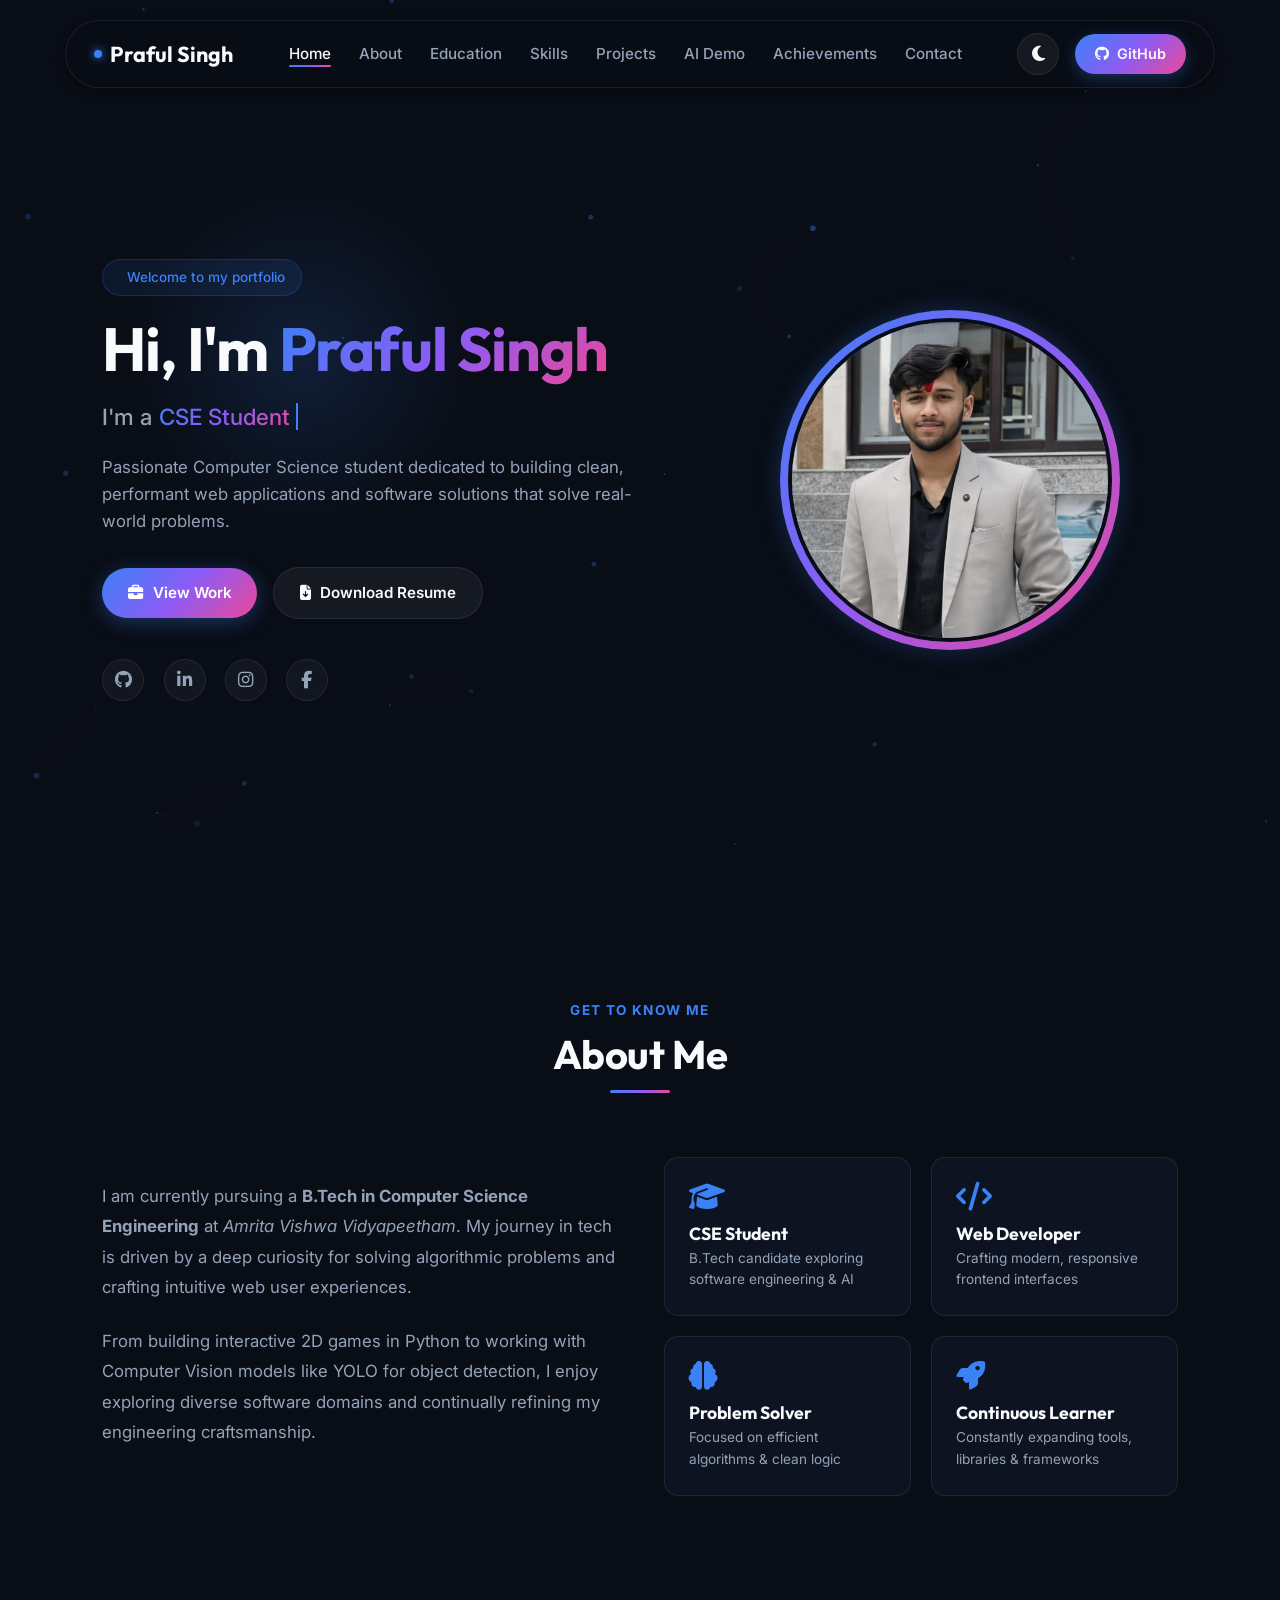
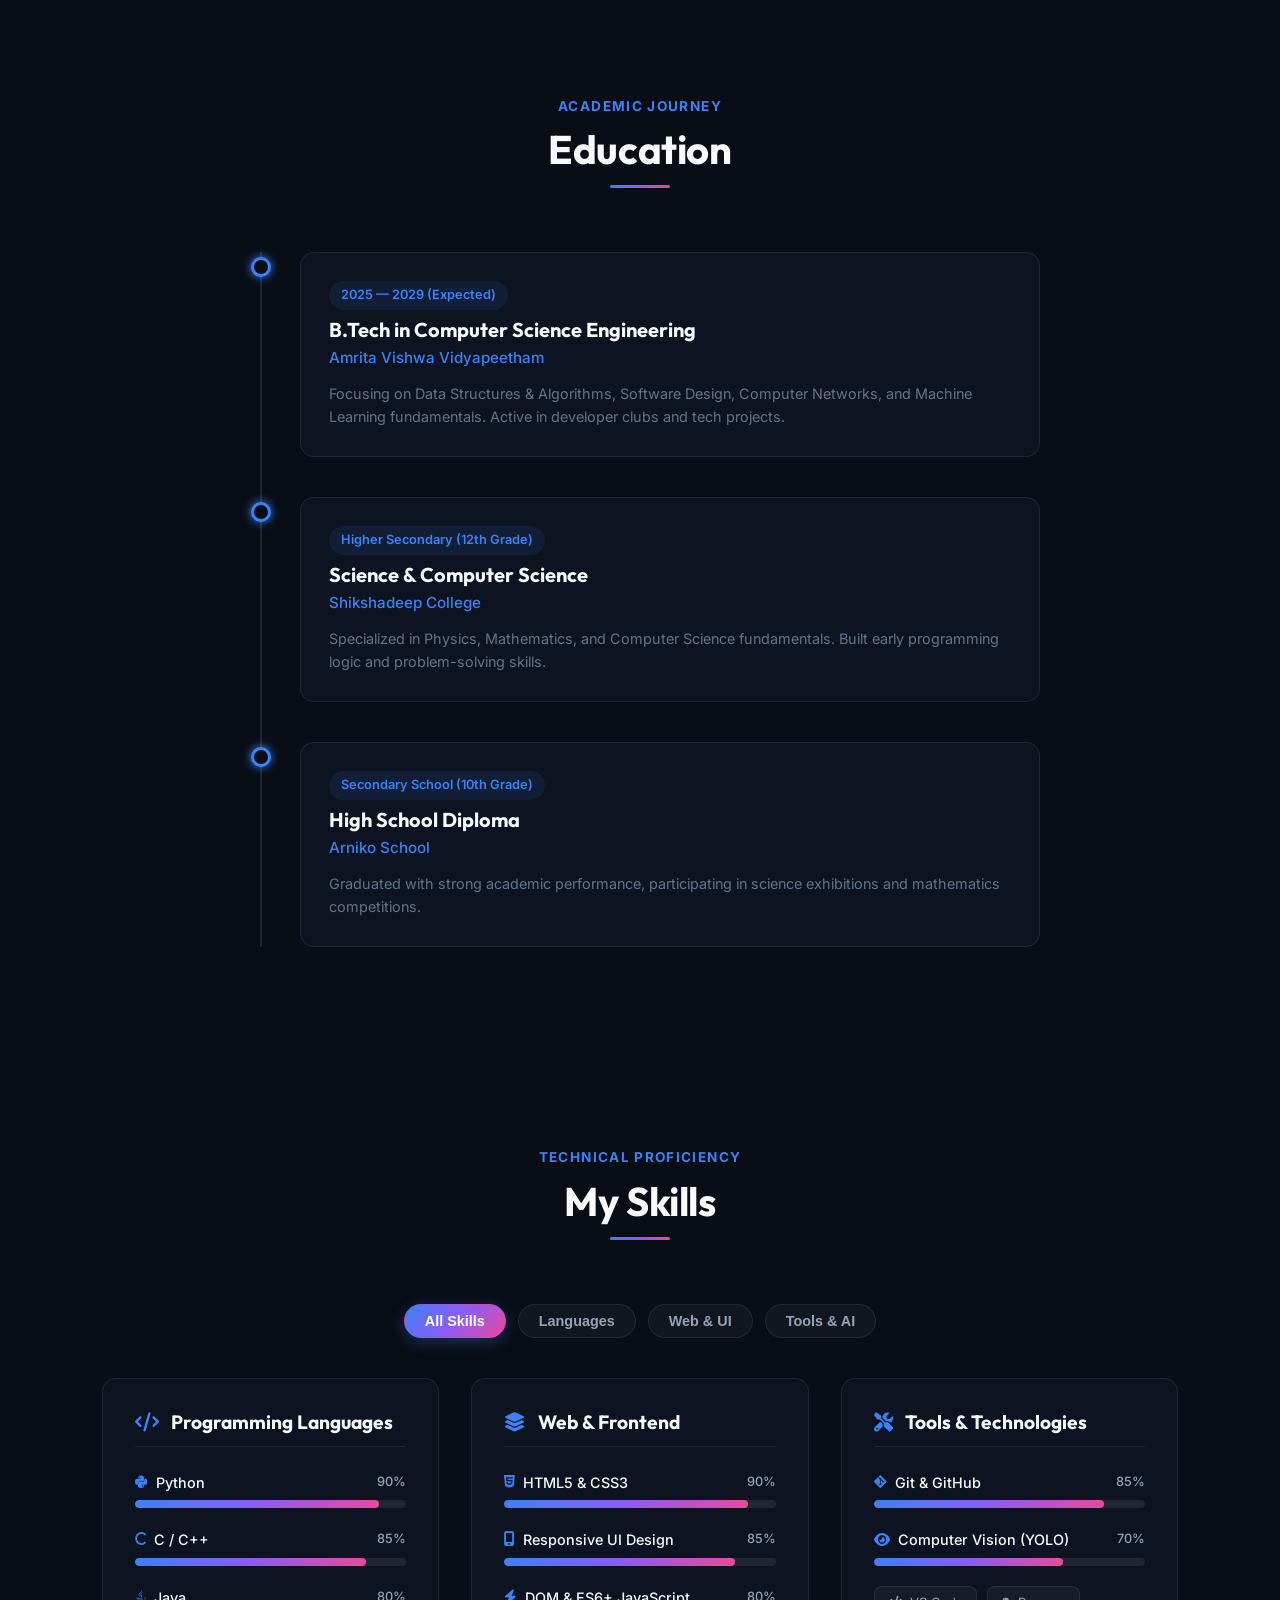
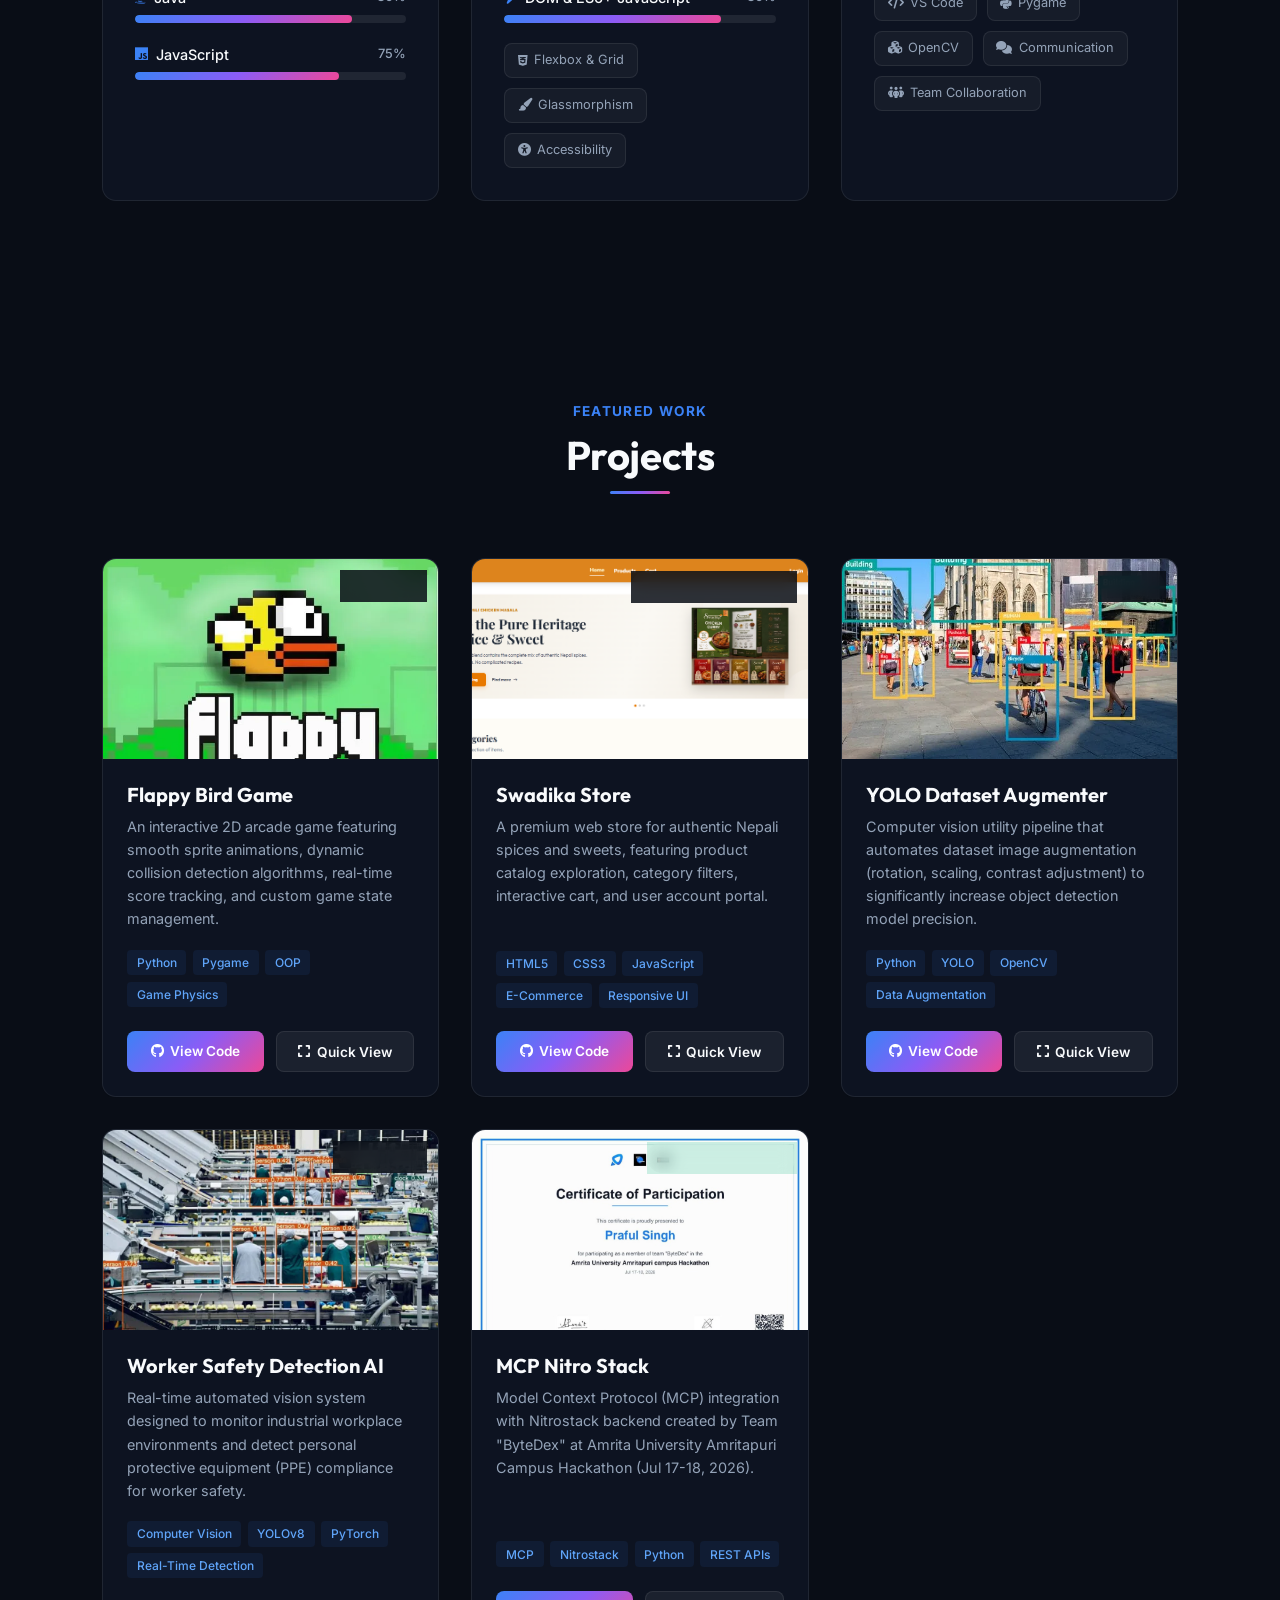
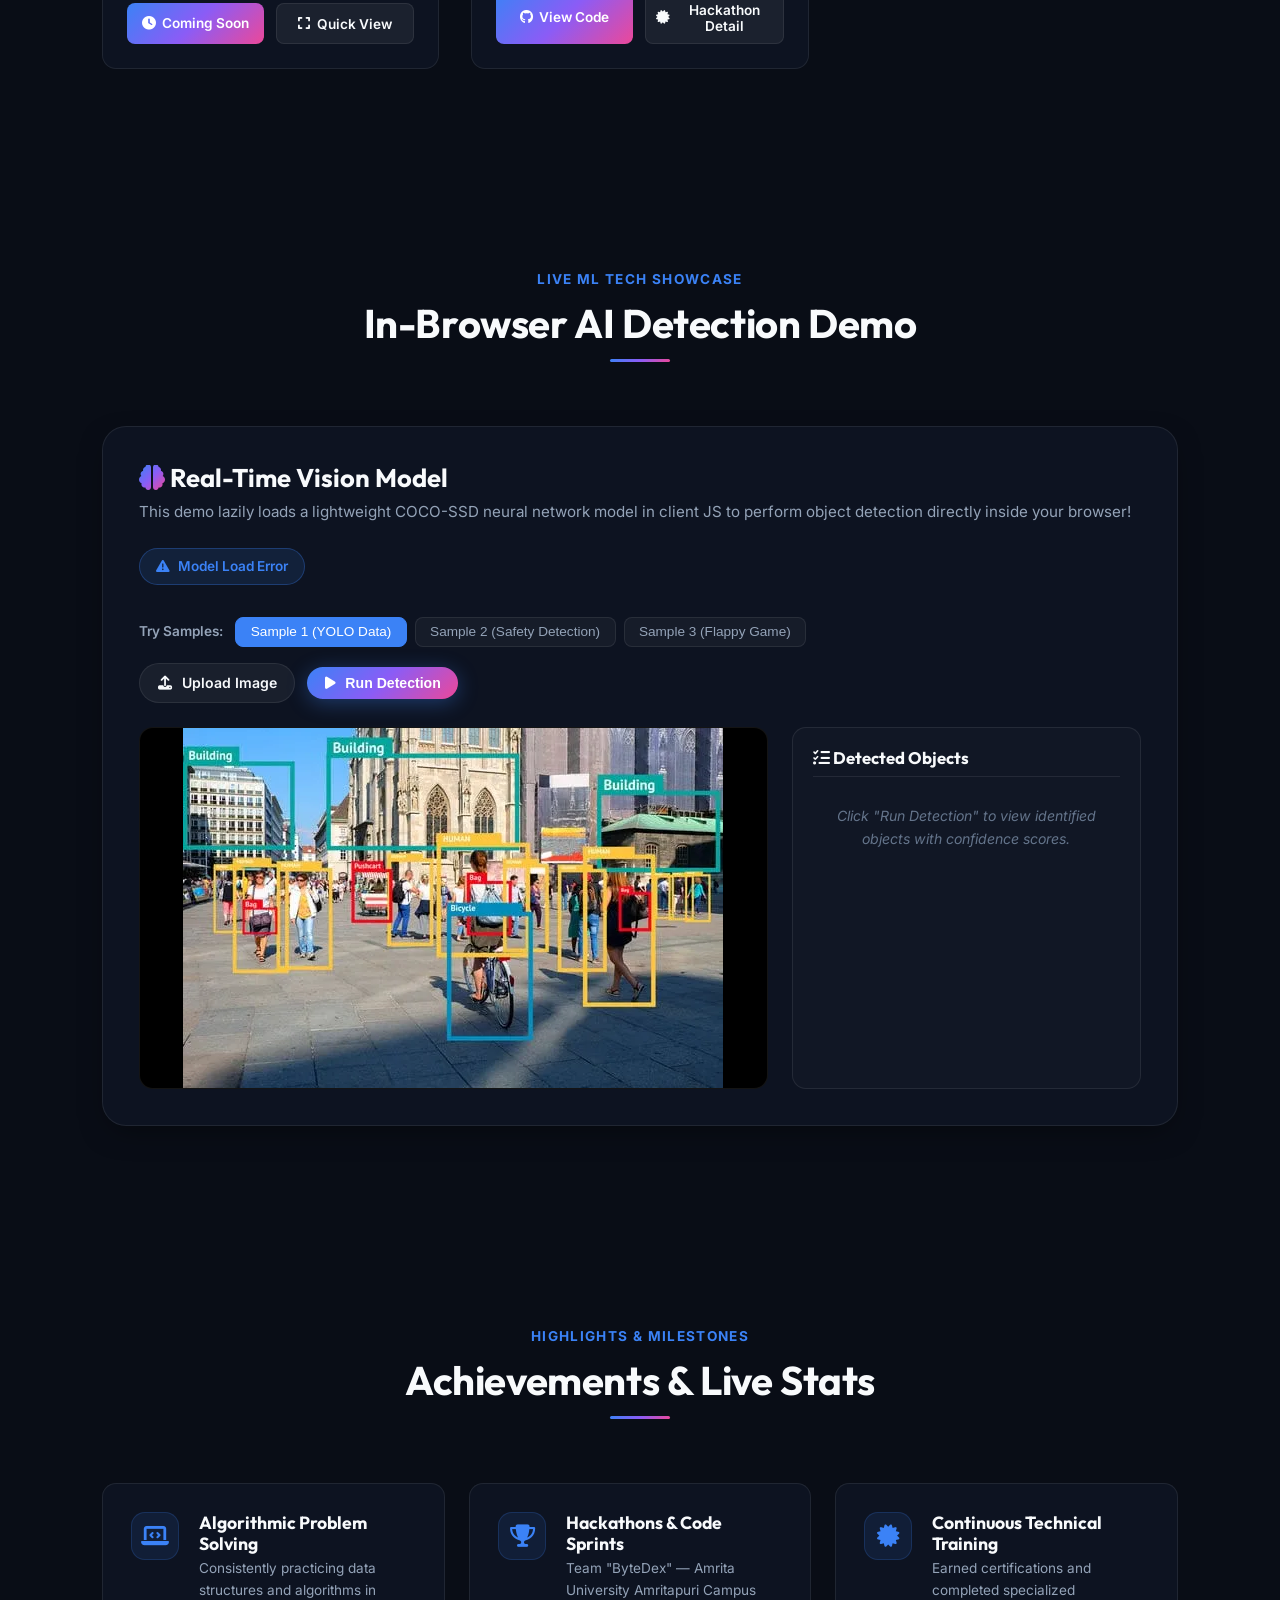
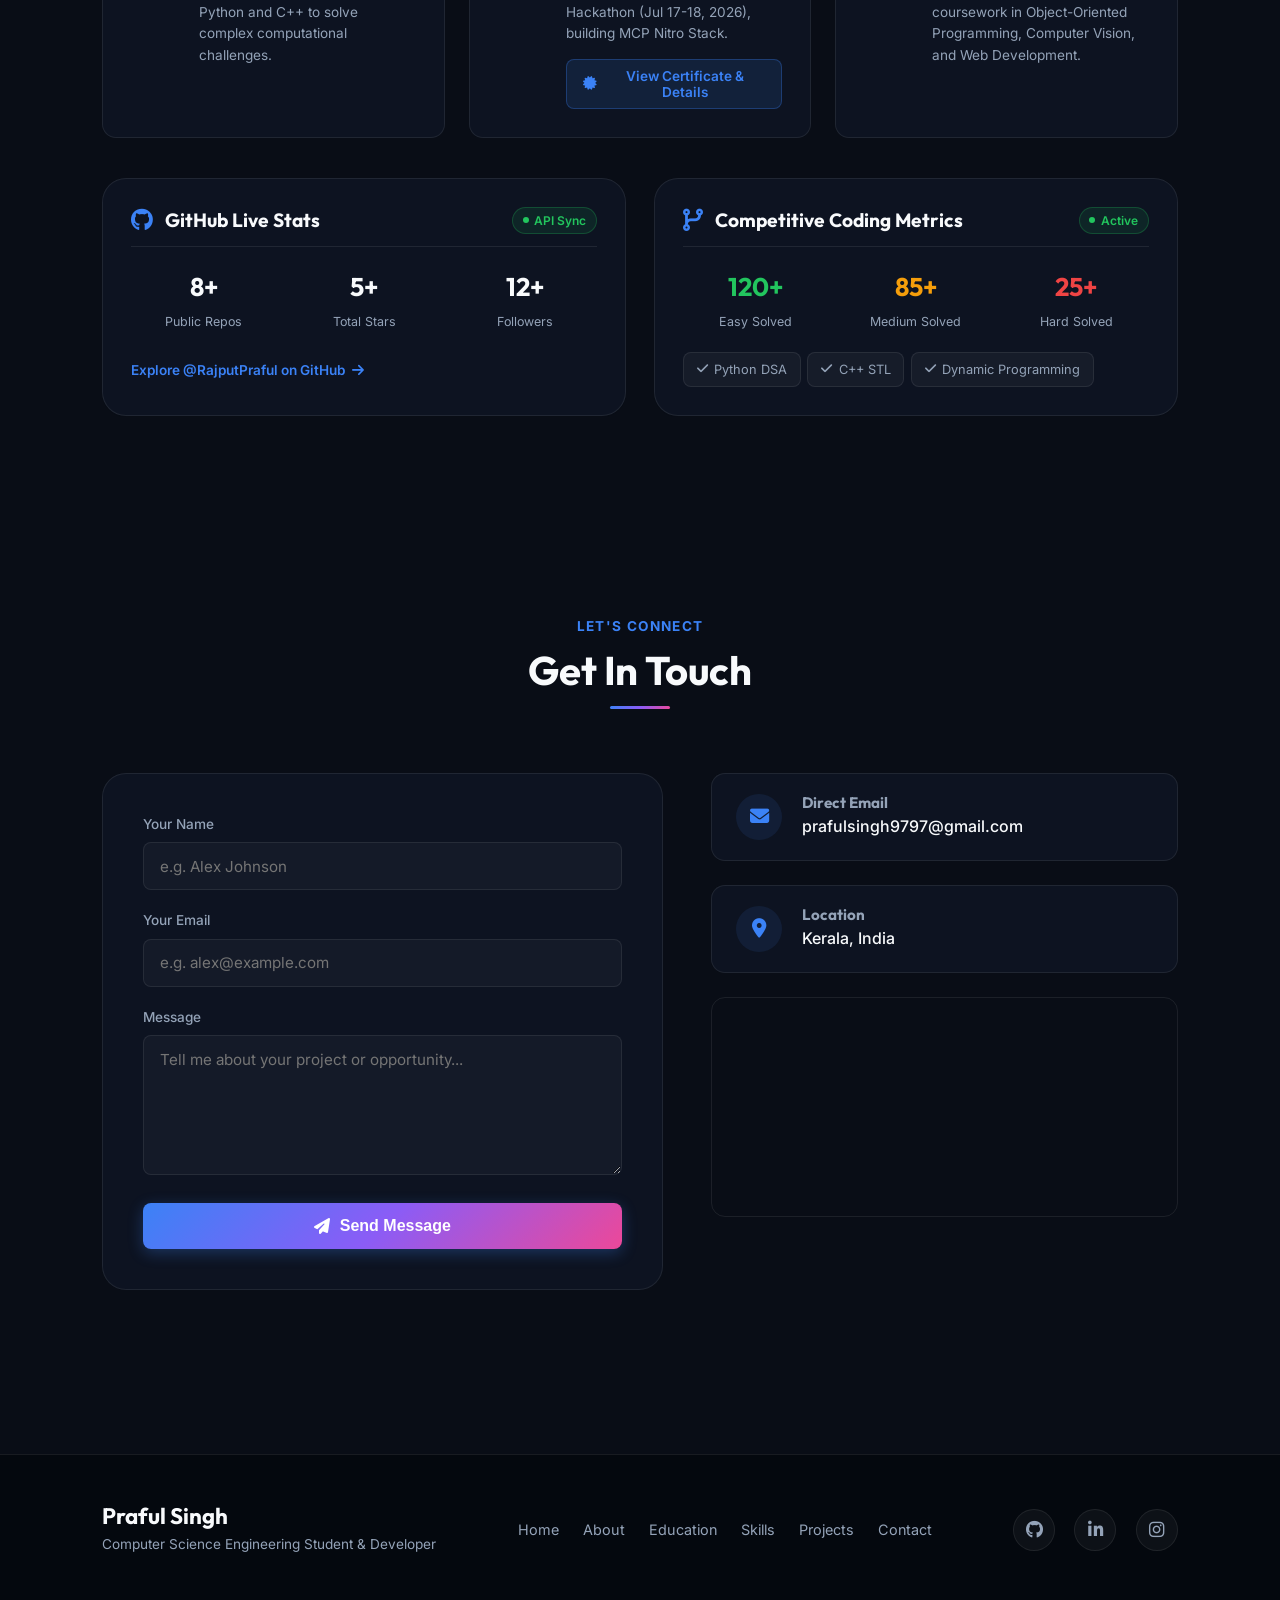
==== commit 9773c291: "update" ====
--- a/index.html
+++ b/index.html
@@ -498,6 +498,34 @@
           </div>
         </div>
       </div>
+
+      <!-- Project 5: MCP Nitro Stack (Hackathon) -->
+      <div class="project-card reveal">
+        <div class="project-img-wrapper">
+          <img src="mcp-nitro-certificate.jpg" alt="MCP Nitro Stack - Amrita Hackathon Certificate & Project" loading="lazy" width="350" height="200" style="object-fit: cover; object-position: center top;">
+          <span class="project-badge" style="background: rgba(16, 185, 129, 0.2); color: #34d399; border-color: rgba(16, 185, 129, 0.4);"><i class="fa-solid fa-trophy"></i> Hackathon Project</span>
+        </div>
+        <div class="project-content">
+          <h3 class="project-title">MCP Nitro Stack</h3>
+          <p class="project-impact">
+            Model Context Protocol (MCP) integration with Nitrostack backend created by Team "ByteDex" at Amrita University Amritapuri Campus Hackathon (Jul 17-18, 2026).
+          </p>
+          <div class="project-tags">
+            <span class="tag">MCP</span>
+            <span class="tag">Nitrostack</span>
+            <span class="tag">Python</span>
+            <span class="tag">REST APIs</span>
+          </div>
+          <div class="project-links">
+            <a href="https://github.com/RajputPraful" target="_blank" rel="noopener noreferrer" class="project-link-btn link-primary">
+              <i class="fa-brands fa-github"></i> View Code
+            </a>
+            <button class="project-link-btn link-secondary project-quick-btn" data-project="mcp-nitro-stack" aria-label="Quick View details for MCP Nitro Stack Hackathon Project">
+              <i class="fa-solid fa-certificate"></i> Hackathon Detail
+            </button>
+          </div>
+        </div>
+      </div>
     </div>
   </section>
 
@@ -582,7 +610,10 @@
         </div>
         <div class="achievement-info">
           <h4>Hackathons & Code Sprints</h4>
-          <p>Participating in university-level coding competitions and team project sprints to build software solutions under tight timelines.</p>
+          <p>Team "ByteDex" — Amrita University Amritapuri Campus Hackathon (Jul 17-18, 2026), building MCP Nitro Stack.</p>
+          <button class="achievement-btn project-quick-btn" data-project="mcp-nitro-stack" aria-label="View Hackathon Certificate and Details">
+            <i class="fa-solid fa-certificate"></i> View Certificate & Details
+          </button>
         </div>
       </div>
 
@@ -802,6 +833,17 @@
     </div>
   </div>
 
+  <!-- FULLSCREEN IMAGE LIGHTBOX MODAL -->
+  <div id="image-lightbox" class="lightbox-overlay" role="dialog" aria-modal="true" aria-label="Certificate Image Lightbox" aria-hidden="true">
+    <div class="lightbox-content">
+      <button id="lightbox-close" class="lightbox-close-btn" aria-label="Close certificate lightbox">
+        <i class="fa-solid fa-xmark"></i>
+      </button>
+      <img id="lightbox-img" src="mcp-nitro-certificate.jpg" alt="Official Certificate of Participation - Amrita University Hackathon 2026">
+      <div class="lightbox-caption"><i class="fa-solid fa-certificate gradient-text"></i> Certificate of Participation — Praful Singh (Team ByteDex) | Amrita University Amritapuri Campus Hackathon (Jul 17-18, 2026)</div>
+    </div>
+  </div>
+
   <!-- Cloudflare Privacy-Respecting Analytics (Script placeholder - zero cookies) -->
   <!-- <script defer src='https://static.cloudflareinsights.com/beacon.min.js' data-cf-beacon='{"token": "YOUR_ANALYTICS_TOKEN"}'></script> -->
 
--- a/style.css
+++ b/style.css
@@ -1877,4 +1877,109 @@
   .ai-viewport-wrapper {
     grid-template-columns: 1fr;
   }
+}
+
+/* --------------------------------------------------------------------------
+   HACKATHON CERTIFICATE & LIGHTBOX STYLES
+   -------------------------------------------------------------------------- */
+.achievement-btn {
+  margin-top: 0.85rem;
+  display: inline-flex;
+  align-items: center;
+  gap: 0.5rem;
+  padding: 0.5rem 1rem;
+  border-radius: var(--radius-sm);
+  background: rgba(59, 130, 246, 0.12);
+  border: 1px solid rgba(59, 130, 246, 0.3);
+  color: var(--accent-primary);
+  font-size: 0.85rem;
+  font-weight: 600;
+  cursor: pointer;
+  transition: var(--transition-fast);
+}
+
+.achievement-btn:hover {
+  background: var(--gradient-primary);
+  color: #ffffff;
+  border-color: transparent;
+  transform: translateY(-2px);
+  box-shadow: 0 4px 14px rgba(59, 130, 246, 0.4);
+}
+
+.lightbox-overlay {
+  position: fixed;
+  top: 0;
+  left: 0;
+  width: 100vw;
+  height: 100vh;
+  background: rgba(4, 7, 13, 0.94);
+  backdrop-filter: blur(16px);
+  -webkit-backdrop-filter: blur(16px);
+  display: flex;
+  align-items: center;
+  justify-content: center;
+  z-index: 10000;
+  opacity: 0;
+  pointer-events: none;
+  transition: opacity 0.3s ease;
+  padding: 1.5rem;
+}
+
+.lightbox-overlay.active {
+  opacity: 1;
+  pointer-events: auto;
+}
+
+.lightbox-content {
+  position: relative;
+  max-width: 95vw;
+  max-height: 92vh;
+  display: flex;
+  flex-direction: column;
+  align-items: center;
+}
+
+.lightbox-content img {
+  max-width: 100%;
+  max-height: 82vh;
+  border-radius: var(--radius-md);
+  box-shadow: 0 12px 48px rgba(0, 0, 0, 0.85), 0 0 30px rgba(59, 130, 246, 0.25);
+  border: 1px solid rgba(255, 255, 255, 0.15);
+  object-fit: contain;
+}
+
+.lightbox-close-btn {
+  position: absolute;
+  top: -45px;
+  right: 0;
+  background: rgba(255, 255, 255, 0.15);
+  border: 1px solid rgba(255, 255, 255, 0.2);
+  color: #ffffff;
+  width: 38px;
+  height: 38px;
+  border-radius: 50%;
+  font-size: 1.2rem;
+  cursor: pointer;
+  display: flex;
+  align-items: center;
+  justify-content: center;
+  transition: var(--transition-fast);
+}
+
+.lightbox-close-btn:hover {
+  background: #ef4444;
+  border-color: #ef4444;
+  transform: scale(1.1);
+}
+
+.lightbox-caption {
+  margin-top: 1rem;
+  color: var(--text-main);
+  font-size: 0.95rem;
+  font-weight: 500;
+  text-align: center;
+  background: rgba(15, 23, 42, 0.8);
+  padding: 0.5rem 1.25rem;
+  border-radius: 50px;
+  border: 1px solid var(--border-card);
 }
